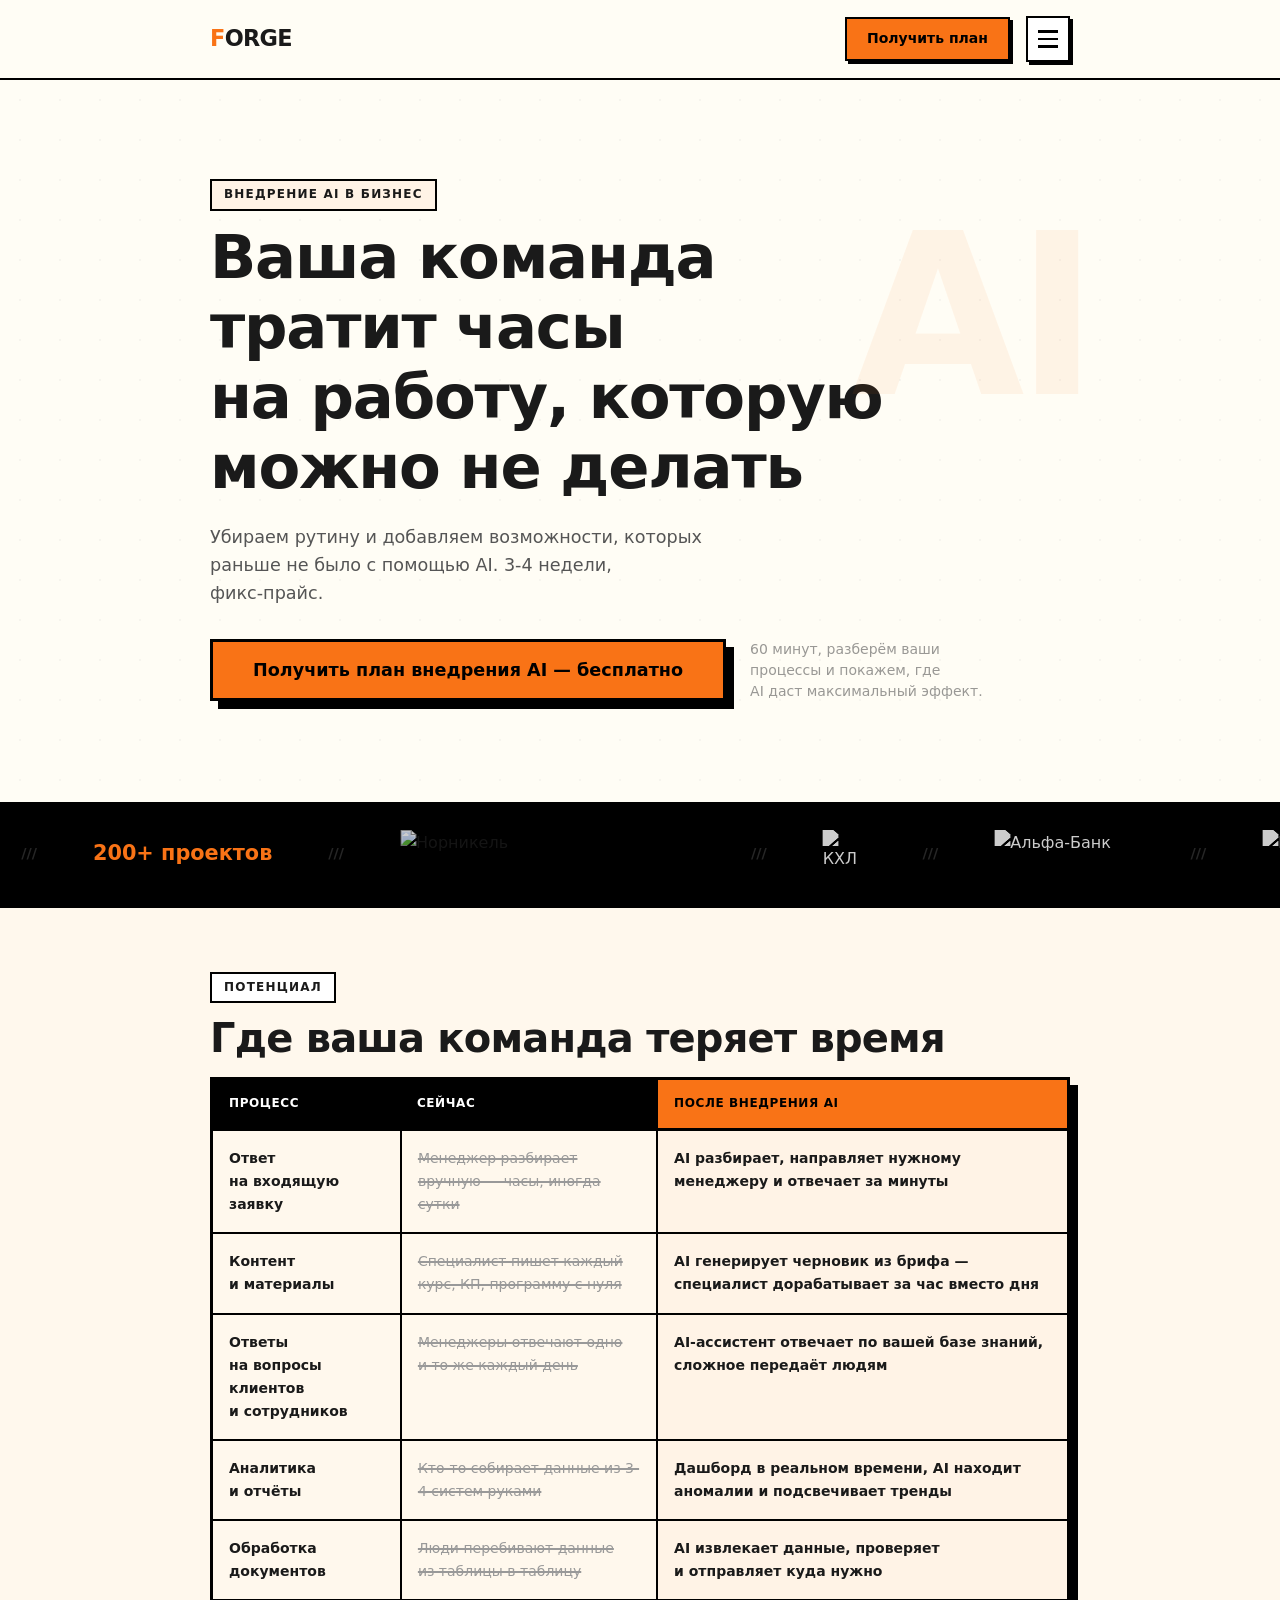
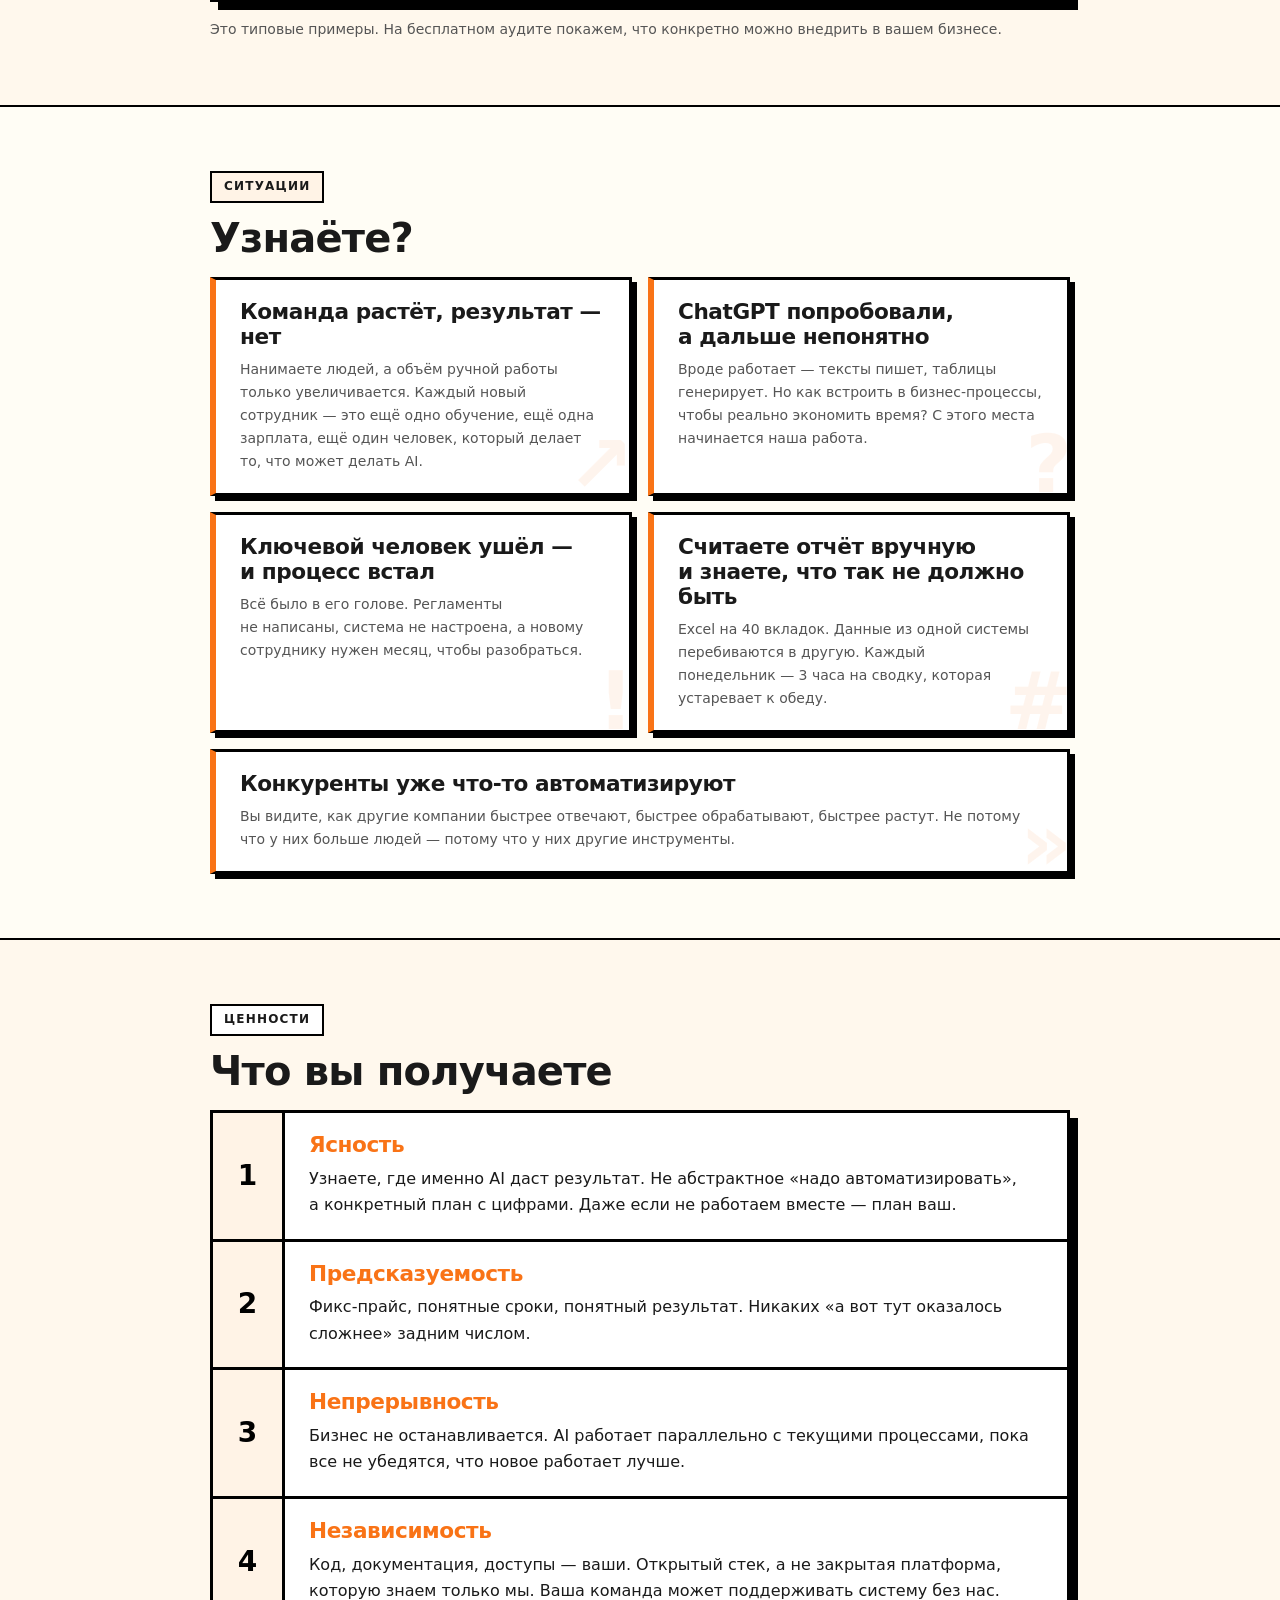
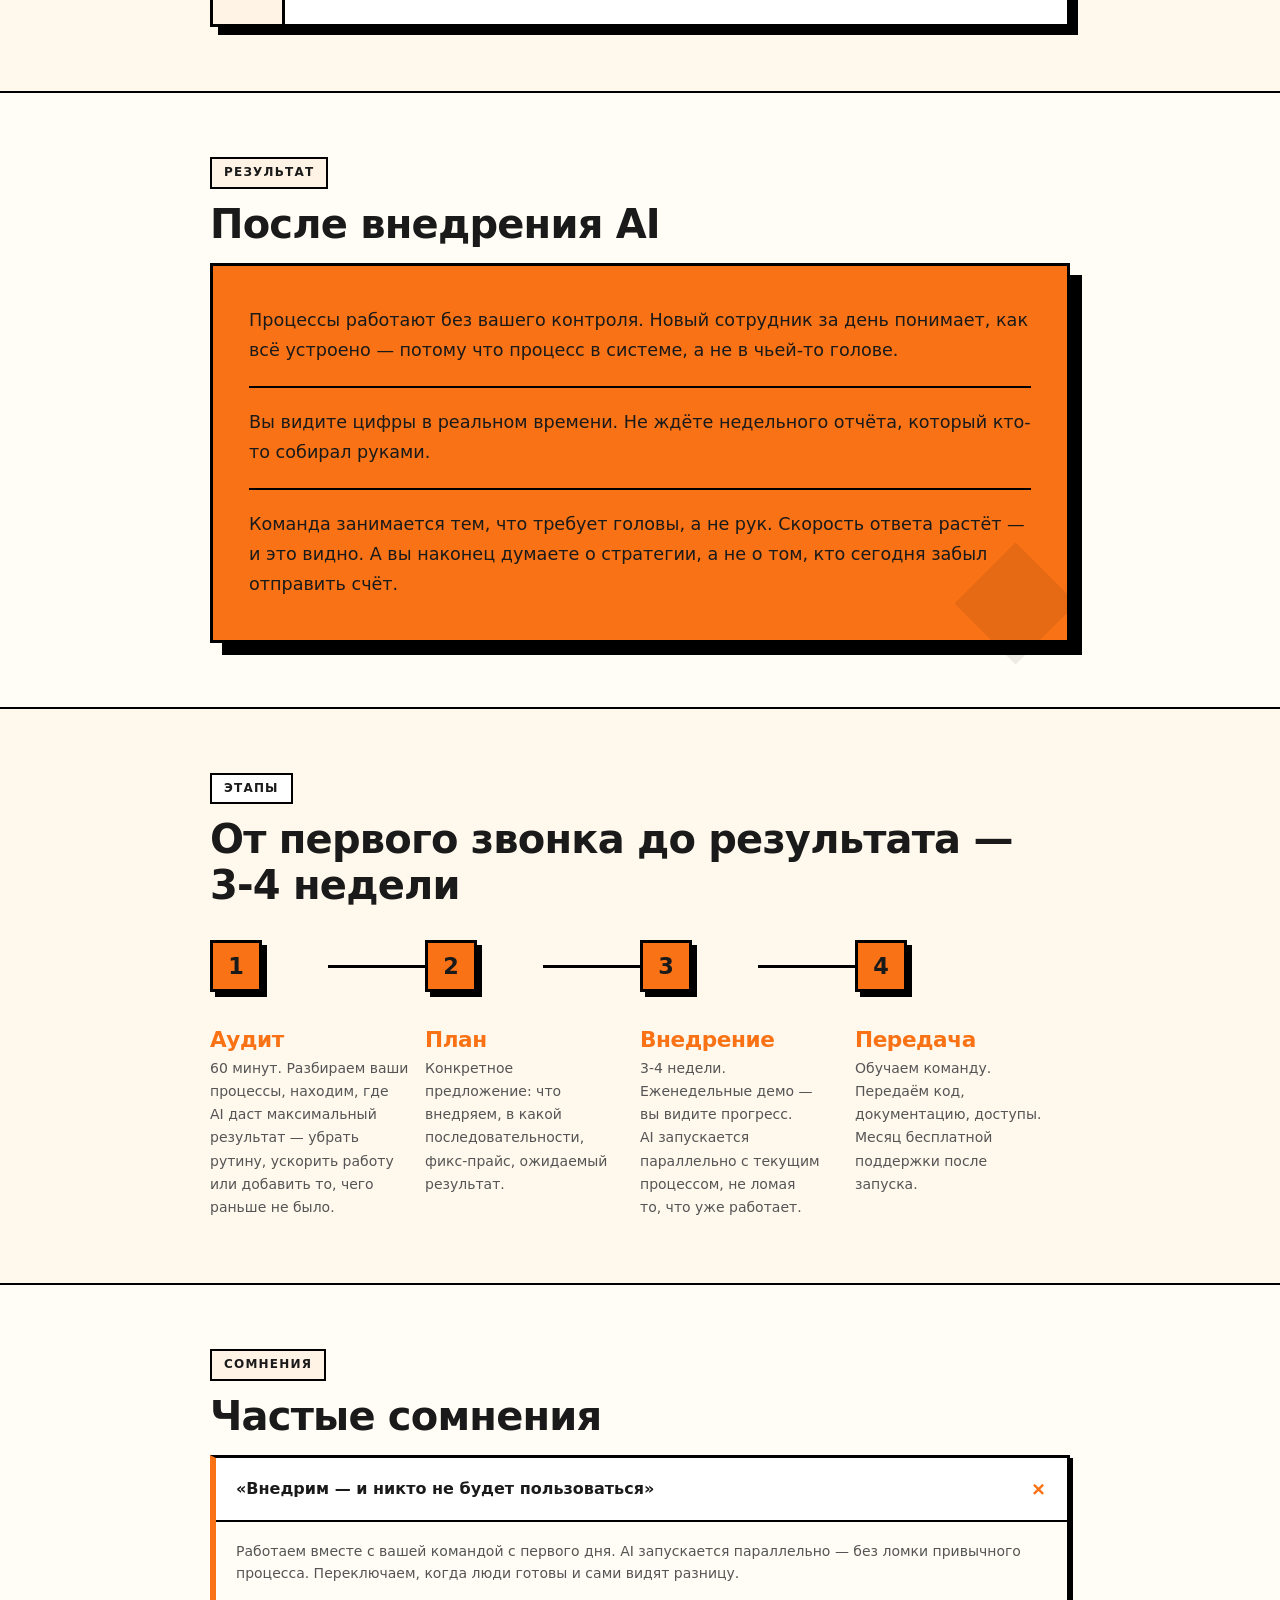
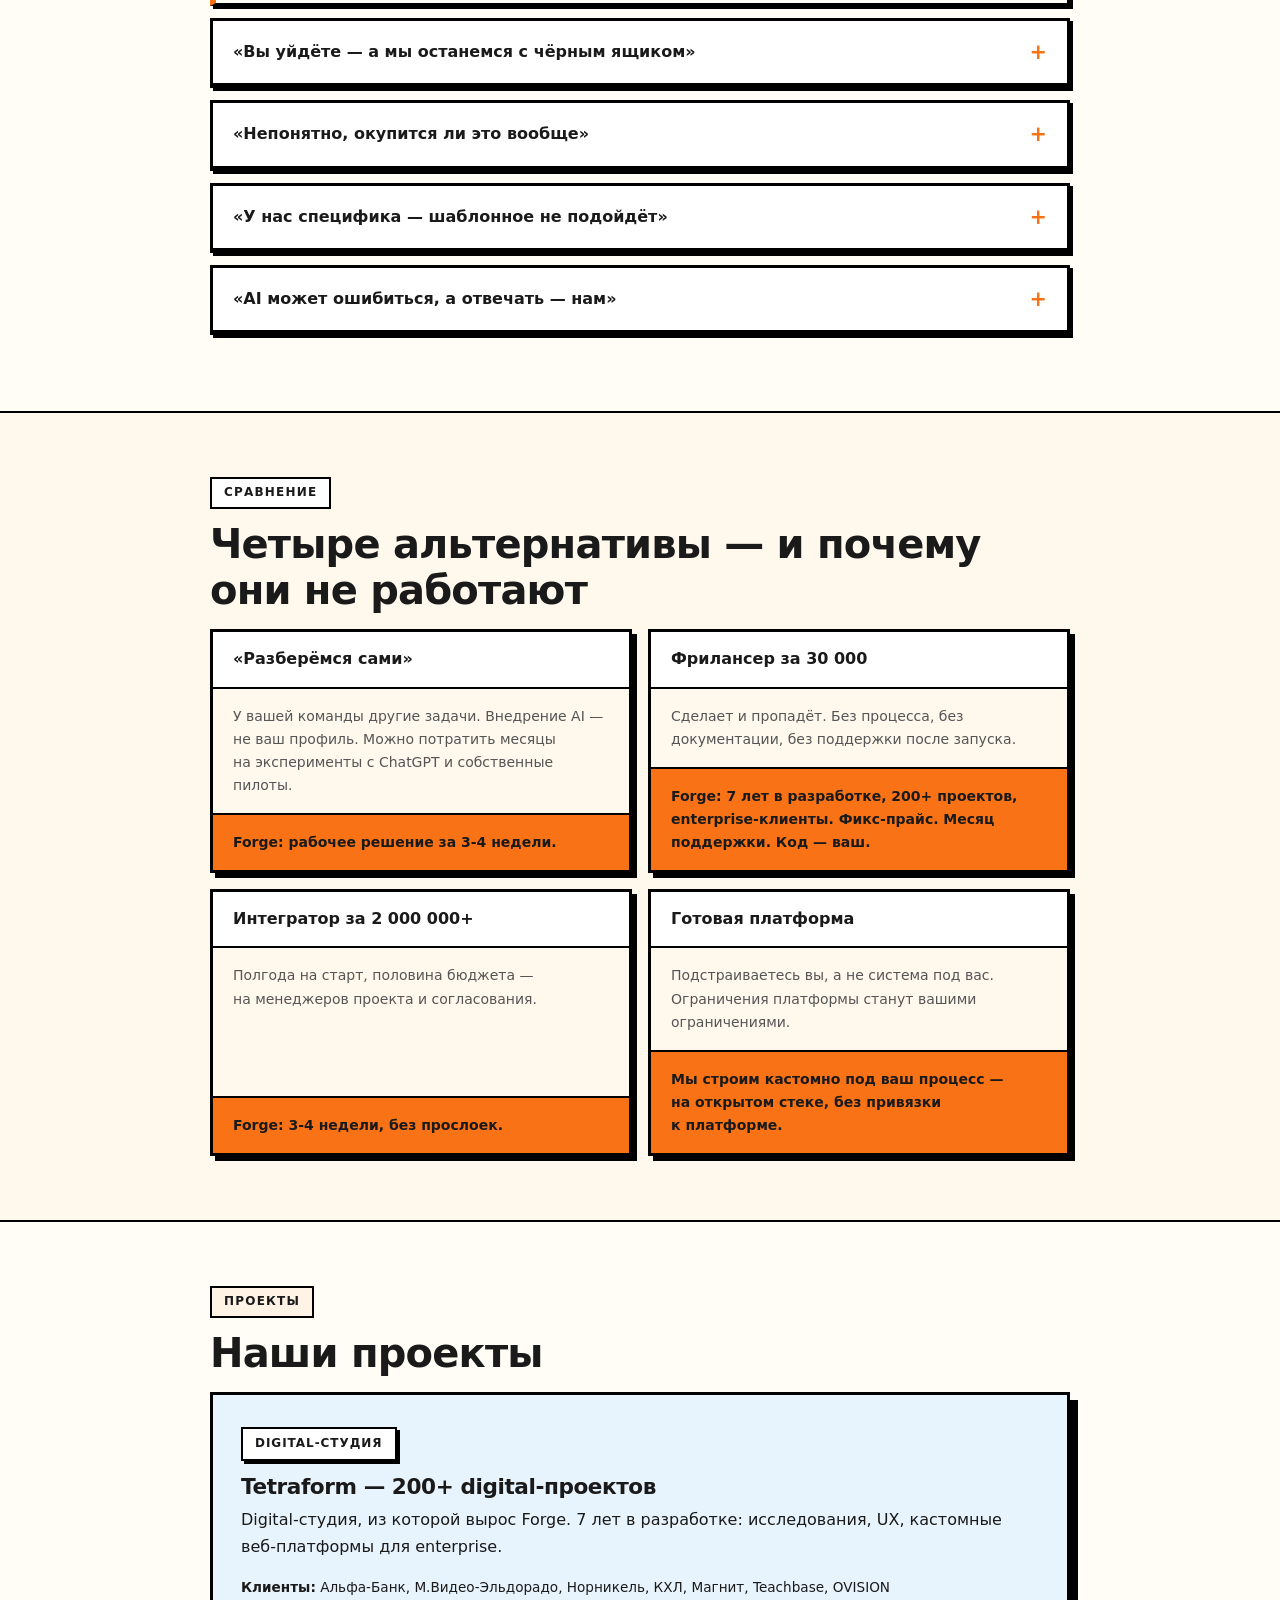
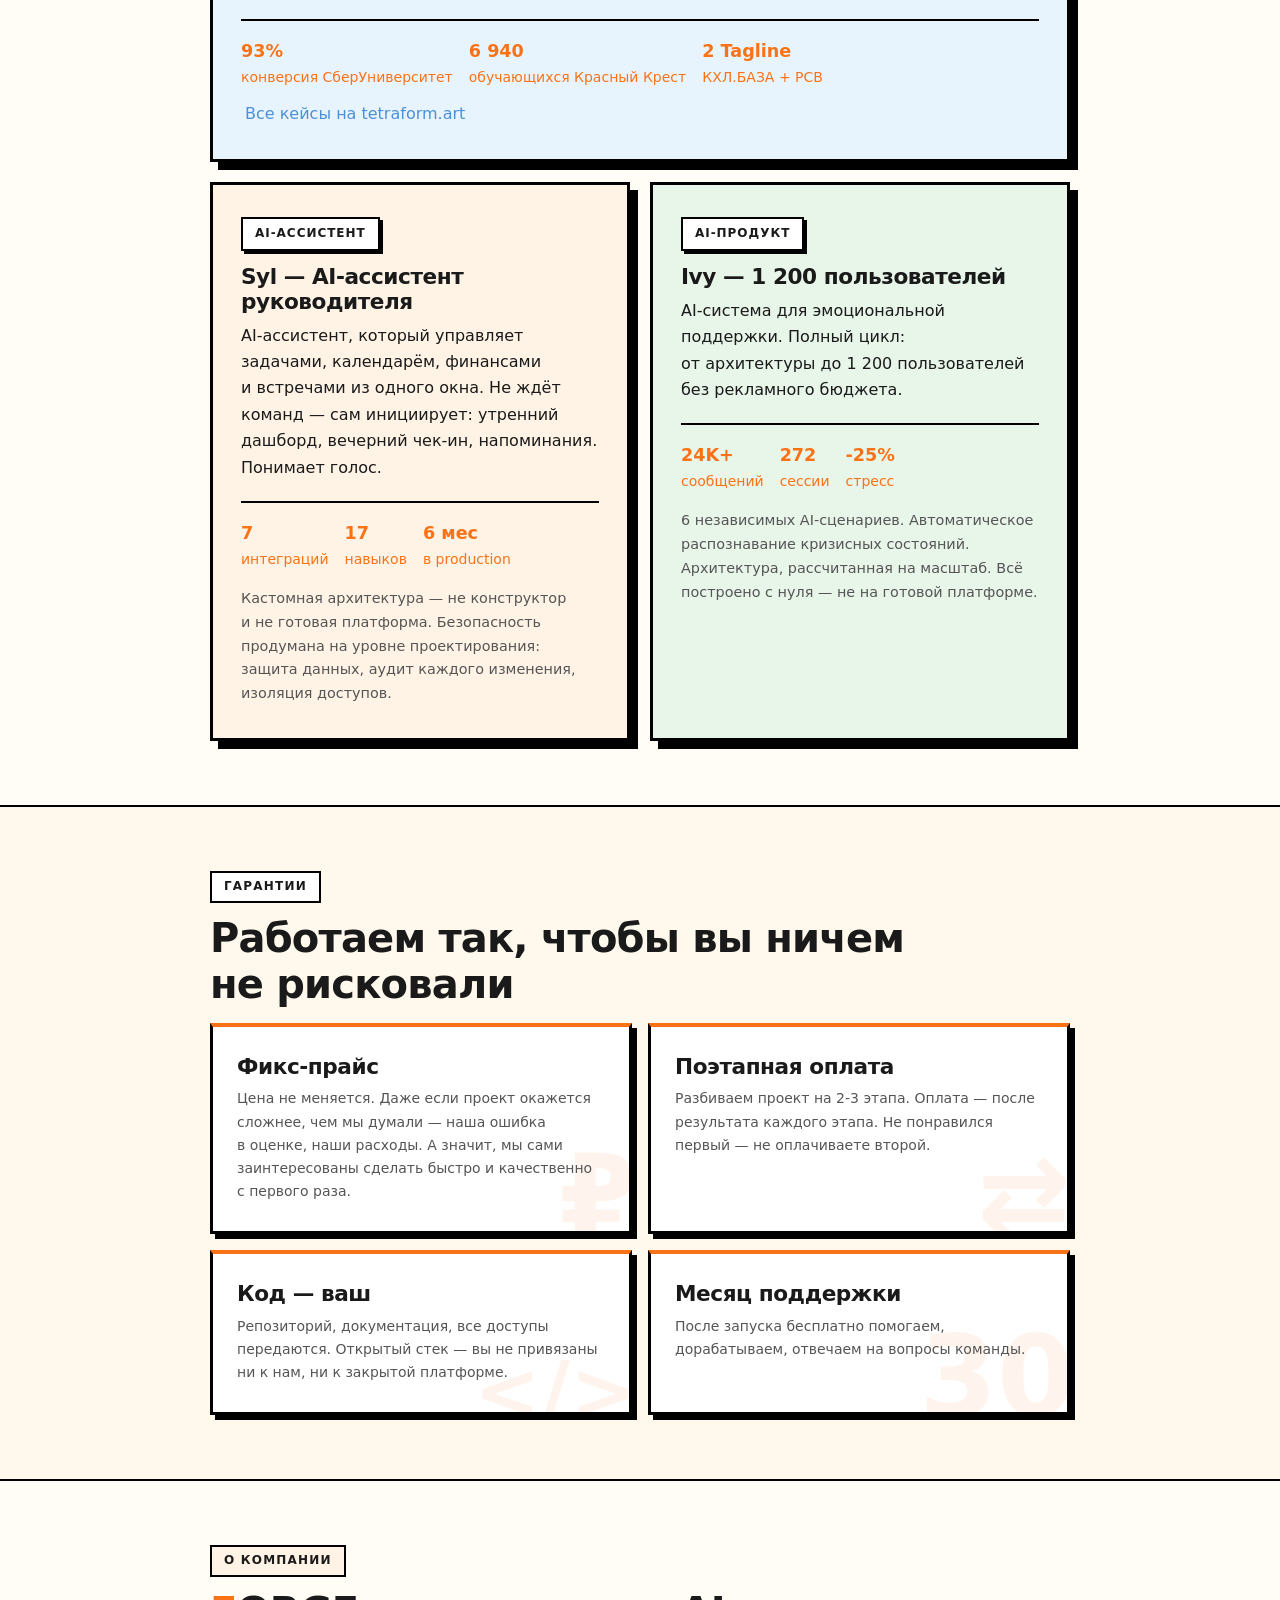
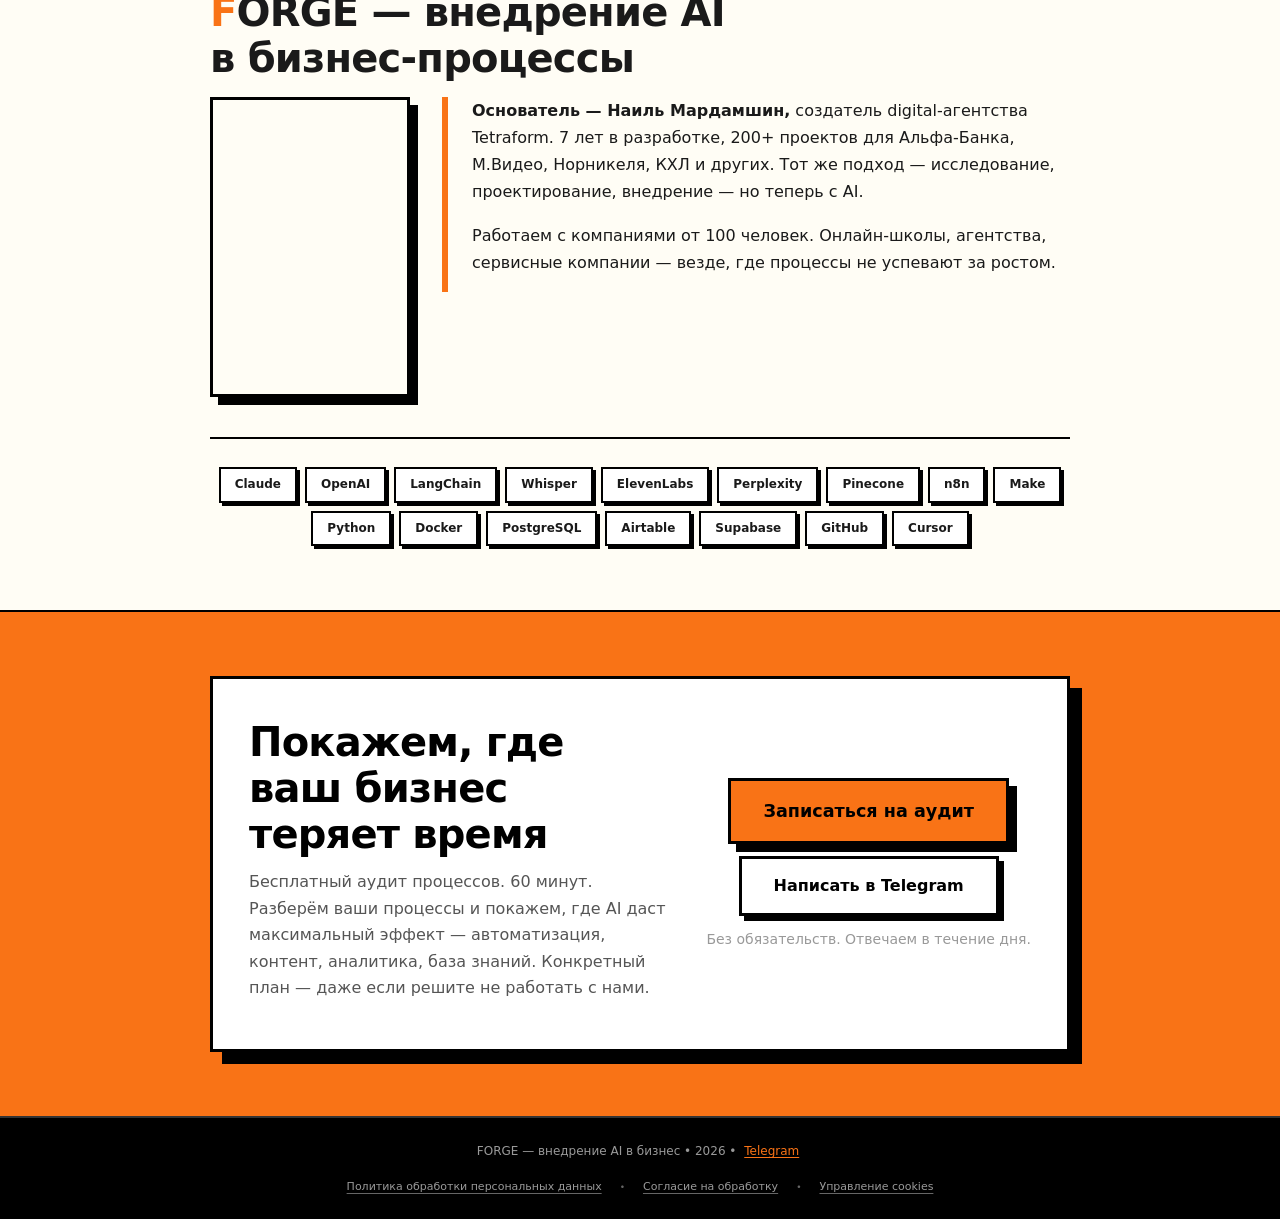
==== index.html @ 670b128b "a11y: regression fix — cookie banner contrast + manageCookies touch target Regression от cookie bann" ====
<!DOCTYPE html>
<html lang="ru">
<head>
    <meta charset="UTF-8">
    <meta name="viewport" content="width=device-width, initial-scale=1.0, viewport-fit=cover">
    <meta name="theme-color" content="#F97316">
    <meta name="color-scheme" content="light">
    <meta name="apple-mobile-web-app-capable" content="yes">
    <meta name="apple-mobile-web-app-status-bar-style" content="default">
    <meta name="format-detection" content="telephone=no">
    <title>Forge — внедрение AI в бизнес</title>
    <meta name="description" content="Автоматизация рутины, генерация контента, аналитика, боты по базе знаний. Внедряем за 3-4 недели. 7 лет в разработке, 200+ проектов. Альфа-Банк, Норникель, М.Видео в портфолио.">
    <link rel="canonical" href="https://forge-ai.io/">
    <meta property="og:title" content="Forge — внедрение AI в бизнес">
    <meta property="og:description" content="Убираем рутину и добавляем возможности, которых раньше не было — с помощью AI. 3-4 недели, фикс-прайс.">
    <meta property="og:type" content="website">
    <meta property="og:image" content="https://forge-ai.io/assets/images/og-image.png?v=2">
    <meta property="og:image:secure_url" content="https://forge-ai.io/assets/images/og-image.png?v=2">
    <meta property="og:image:type" content="image/png">
    <meta property="og:image:width" content="1200">
    <meta property="og:image:height" content="630">
    <meta property="og:image:alt" content="Forge — внедрение AI в бизнес-процессы">
    <meta property="og:url" content="https://forge-ai.io/">
    <meta property="og:site_name" content="Forge">
    <meta property="og:locale" content="ru_RU">
    <meta name="twitter:card" content="summary_large_image">
    <meta name="twitter:title" content="Forge — внедрение AI в бизнес">
    <meta name="twitter:description" content="Убираем рутину и добавляем возможности, которых раньше не было — с помощью AI. 3-4 недели, фикс-прайс.">
    <meta name="twitter:image" content="https://forge-ai.io/assets/images/og-image.png?v=2">
    <meta name="twitter:image:alt" content="Forge — внедрение AI в бизнес-процессы">
    <link rel="icon" type="image/svg+xml" href="assets/favicon.svg">
    <link rel="icon" type="image/png" sizes="32x32" href="assets/favicon-32.png">
    <link rel="apple-touch-icon" sizes="180x180" href="assets/apple-touch-icon.png">
    <!-- Self-hosted fonts (Inter cyrillic + latin, Space Grotesk latin 700) — убран Google Fonts render-blocking chain -->
    <link rel="preload" as="font" type="font/woff2" href="assets/fonts/inter-cyrillic.woff2" crossorigin>
    <link rel="preload" as="font" type="font/woff2" href="assets/fonts/inter-latin.woff2" crossorigin>
    <link rel="preload" as="font" type="font/woff2" href="assets/fonts/spacegrotesk-latin-700.woff2" crossorigin>
    <link rel="stylesheet" href="style.css?v=20260409_p2_a11y">
    <noscript><style>.fade-in { opacity: 1 !important; transform: none !important; }</style></noscript>
    <script type="application/ld+json">
    {
      "@context": "https://schema.org",
      "@id": "https://forge-ai.io/#service",
      "@type": "ProfessionalService",
      "name": "Forge",
      "alternateName": "Forge AI",
      "slogan": "Внедряем AI в бизнес",
      "description": "Внедрение AI в бизнес-процессы: автоматизация рутины, генерация контента, аналитика, боты по базе знаний. 3-4 недели, фикс-прайс.",
      "url": "https://forge-ai.io/",
      "logo": "https://forge-ai.io/assets/favicon.svg",
      "image": "https://forge-ai.io/assets/images/og-image.png",
      "priceRange": "$$$",
      "serviceType": [
        "Внедрение искусственного интеллекта",
        "Автоматизация бизнес-процессов",
        "Разработка AI-ассистентов",
        "Базы знаний с RAG"
      ],
      "areaServed": {
        "@type": "Country",
        "name": "Russia"
      },
      "founder": {
        "@type": "Person",
        "name": "Наиль Мардамшин",
        "jobTitle": "Основатель",
        "url": "https://t.me/nmardamshin"
      },
      "parentOrganization": {
        "@type": "Organization",
        "name": "Tetraform",
        "url": "https://tetraform.art",
        "description": "Digital-студия, из которой вырос Forge. 7 лет в разработке, 200+ проектов для enterprise."
      },
      "contactPoint": {
        "@type": "ContactPoint",
        "contactType": "sales",
        "url": "https://t.me/nmardamshin",
        "availableLanguage": ["Russian"]
      },
      "sameAs": [
        "https://t.me/nmardamshin",
        "https://tetraform.art"
      ],
      "knowsAbout": [
        "AI-автоматизация бизнес-процессов",
        "Внедрение LLM (Claude, GPT)",
        "Базы знаний и RAG-системы",
        "n8n, LangChain, генерация контента",
        "Предиктивная аналитика"
      ],
      "hasOfferCatalog": {
        "@type": "OfferCatalog",
        "name": "Услуги Forge",
        "itemListElement": [
          {
            "@type": "Offer",
            "itemOffered": {
              "@type": "Service",
              "name": "Автоматизация рутинных процессов",
              "description": "Разбор входящих заявок, обработка документов, автоматические ответы"
            }
          },
          {
            "@type": "Offer",
            "itemOffered": {
              "@type": "Service",
              "name": "AI-ассистенты и боты по базе знаний",
              "description": "Отвечают на вопросы клиентов и сотрудников по корпоративной базе знаний"
            }
          },
          {
            "@type": "Offer",
            "itemOffered": {
              "@type": "Service",
              "name": "Генерация контента и материалов",
              "description": "Курсы, КП, программы из брифа — AI-черновик, человек дорабатывает"
            }
          },
          {
            "@type": "Offer",
            "itemOffered": {
              "@type": "Service",
              "name": "Аналитика и дашборды",
              "description": "Real-time дашборды, AI находит аномалии и тренды"
            }
          }
        ]
      }
    }
    </script>
    <script type="application/ld+json">
    {
      "@context": "https://schema.org",
      "@type": "FAQPage",
      "mainEntity": [
        {
          "@type": "Question",
          "name": "Внедрим — и никто не будет пользоваться?",
          "acceptedAnswer": {
            "@type": "Answer",
            "text": "Работаем вместе с вашей командой с первого дня. AI запускается параллельно — без ломки привычного процесса. Переключаем, когда люди готовы и сами видят разницу."
          }
        },
        {
          "@type": "Question",
          "name": "Вы уйдёте — а мы останемся с чёрным ящиком?",
          "acceptedAnswer": {
            "@type": "Answer",
            "text": "Код, документация, репозиторий — ваши. Строим на открытых инструментах, а не на закрытой платформе, которую знаем только мы. Обучаем вашу команду поддерживать систему."
          }
        },
        {
          "@type": "Question",
          "name": "Непонятно, окупится ли это вообще?",
          "acceptedAnswer": {
            "@type": "Answer",
            "text": "Считаем потенциал экономии до старта — на конкретных цифрах вашего бизнеса. Вы принимаете решение на данных, а не на обещаниях. Фикс-прайс, поэтапная оплата."
          }
        },
        {
          "@type": "Question",
          "name": "У нас специфика — шаблонное не подойдёт?",
          "acceptedAnswer": {
            "@type": "Answer",
            "text": "Каждый проект кастомный. Начинаем с аудита именно вашего процесса. Никаких шаблонов — решение проектируется под ваши данные, инструменты и логику."
          }
        },
        {
          "@type": "Question",
          "name": "AI может ошибиться, а отвечать — нам?",
          "acceptedAnswer": {
            "@type": "Answer",
            "text": "Человек остаётся в контуре. AI берёт рутину, но финальные решения — за вашими сотрудниками. Критические сценарии всегда проходят ручную проверку."
          }
        }
      ]
    }
    </script>
    <script type="application/ld+json">
    {
      "@context": "https://schema.org",
      "@type": "WebSite",
      "@id": "https://forge-ai.io/#website",
      "name": "Forge",
      "alternateName": "Forge AI",
      "url": "https://forge-ai.io/",
      "inLanguage": "ru-RU",
      "description": "Внедрение AI в бизнес-процессы за 3-4 недели. Фикс-прайс, открытый стек.",
      "publisher": {
        "@id": "https://forge-ai.io/#service"
      }
    }
    </script>
    <script type="application/ld+json">
    {
      "@context": "https://schema.org",
      "@type": "HowTo",
      "name": "Как внедрить AI в бизнес-процессы за 3-4 недели",
      "description": "Четыре этапа внедрения AI в бизнес: аудит процессов, план внедрения, разработка, передача команде клиента.",
      "totalTime": "P28D",
      "step": [
        {
          "@type": "HowToStep",
          "position": 1,
          "name": "Аудит",
          "text": "60 минут. Разбираем ваши процессы, находим, где AI даст максимальный результат — убрать рутину, ускорить работу или добавить то, чего раньше не было.",
          "url": "https://forge-ai.io/#etapy"
        },
        {
          "@type": "HowToStep",
          "position": 2,
          "name": "План",
          "text": "Конкретное предложение: что внедряем, в какой последовательности, фикс-прайс, ожидаемый результат.",
          "url": "https://forge-ai.io/#etapy"
        },
        {
          "@type": "HowToStep",
          "position": 3,
          "name": "Внедрение",
          "text": "3-4 недели. Еженедельные демо — вы видите прогресс. AI запускается параллельно с текущим процессом, не ломая то, что уже работает.",
          "url": "https://forge-ai.io/#etapy"
        },
        {
          "@type": "HowToStep",
          "position": 4,
          "name": "Передача",
          "text": "Обучаем команду. Передаём код, документацию, доступы. Месяц бесплатной поддержки после запуска.",
          "url": "https://forge-ai.io/#etapy"
        }
      ]
    }
    </script>
</head>
<body>

<a href="#main-content" class="skip-link">Перейти к содержимому</a>

<!-- Nav -->
<nav>
    <div class="container">
        <div class="logo"><span>F</span>ORGE</div>
        <div class="nav-right">
            <button type="button" class="nav-cta" data-lead-modal="nav">Получить план</button>
            <button class="burger" aria-label="Меню">
                <span></span><span></span><span></span>
            </button>
        </div>
    </div>
</nav>

<!-- Mobile menu -->
<div class="mobile-menu">
    <a href="#potencial">Потенциал</a>
    <a href="#situacii">Ситуации</a>
    <a href="#cennosti">Ценности</a>
    <a href="#rezultat">Результат</a>
    <a href="#etapy">Этапы</a>
    <a href="#somneniya">Сомнения</a>
    <a href="#sravnenie">Сравнение</a>
    <a href="#proekty">Проекты</a>
    <a href="#garantii">Гарантии</a>
    <a href="#o-kompanii">О компании</a>
    <button type="button" class="mobile-menu-cta" data-lead-modal="mobile-menu">Записаться на&nbsp;аудит</button>
</div>

<main id="main-content">

<!-- 1. Hero + Marquee = one viewport -->
<div class="hero-viewport">
<section class="hero">
    <div class="hero-inner">
        <p class="section-label">Внедрение AI в бизнес</p>
        <h1>Ваша команда тратит часы на&nbsp;работу, которую можно не&nbsp;делать</h1>
        <p class="subtitle">Убираем рутину и&nbsp;добавляем возможности, которых раньше не&nbsp;было с&nbsp;помощью AI. 3&#8209;4&nbsp;недели, <span style="white-space:nowrap">фикс-прайс.</span></p>
        <div class="cta-row">
            <button type="button" class="btn btn-primary" data-lead-modal="hero">Получить план внедрения AI — бесплатно</button>
            <span class="cta-sub">60&nbsp;минут, разберём ваши процессы и&nbsp;покажем, где AI&nbsp;даст максимальный эффект.</span>
        </div>
    </div>
</section>

<!-- Marquee Trust Strip -->
<div class="marquee-strip">
    <div class="marquee-track">
        <span class="marquee-highlight">7 лет в разработке</span><span class="sep">///</span>
        <span class="marquee-highlight">200+ проектов</span><span class="sep">///</span>
        <img src="assets/logos/nornickel-ru.svg" alt="Норникель" width="86" height="14" decoding="async" class="marquee-logo marquee-logo-native"><span class="sep">///</span>
        <img src="assets/logos/khl.png" alt="КХЛ" width="175" height="192" decoding="async" class="marquee-logo"><span class="sep">///</span>
        <img src="assets/logos/alfa-bank.png" alt="Альфа-Банк" width="292" height="100" decoding="async" class="marquee-logo"><span class="sep">///</span>
        <img src="assets/logos/mvideo.png" alt="М.Видео" width="292" height="100" decoding="async" class="marquee-logo"><span class="sep">///</span>
        <img src="assets/logos/sber.png" alt="Сбер" width="292" height="100" decoding="async" class="marquee-logo"><span class="sep">///</span>
        <img src="assets/logos/yasno.png" alt="ЯСНО" width="700" height="171" decoding="async" class="marquee-logo marquee-logo-sm"><span class="sep">///</span>
        <img src="assets/logos/skyeng-w.svg" alt="SkyEng" width="1172" height="400" decoding="async" class="marquee-logo"><span class="sep">///</span>
        <img src="assets/logos/rzhd.png" alt="РЖД" width="292" height="100" decoding="async" class="marquee-logo"><span class="sep">///</span>
        <img src="assets/logos/danon.png" alt="Данон" width="292" height="100" decoding="async" class="marquee-logo"><span class="sep">///</span>
        <img src="assets/logos/rsv.svg" alt="Россия — страна возможностей" width="320" height="108" decoding="async" class="marquee-logo"><span class="sep">///</span>
        <img src="assets/logos/black-science.png" alt="Black Science" width="292" height="100" decoding="async" class="marquee-logo"><span class="sep">///</span>
        <img src="assets/logos/teachbase.png" alt="Teachbase" width="292" height="100" decoding="async" class="marquee-logo"><span class="sep">///</span>
        <!-- Duplicate for seamless loop -->
        <span class="marquee-highlight">7 лет в разработке</span><span class="sep">///</span>
        <span class="marquee-highlight">200+ проектов</span><span class="sep">///</span>
        <img src="assets/logos/nornickel-ru.svg" alt="Норникель" width="86" height="14" decoding="async" class="marquee-logo marquee-logo-native"><span class="sep">///</span>
        <img src="assets/logos/khl.png" alt="КХЛ" width="175" height="192" decoding="async" class="marquee-logo"><span class="sep">///</span>
        <img src="assets/logos/alfa-bank.png" alt="Альфа-Банк" width="292" height="100" decoding="async" class="marquee-logo"><span class="sep">///</span>
        <img src="assets/logos/mvideo.png" alt="М.Видео" width="292" height="100" decoding="async" class="marquee-logo"><span class="sep">///</span>
        <img src="assets/logos/sber.png" alt="Сбер" width="292" height="100" decoding="async" class="marquee-logo"><span class="sep">///</span>
        <img src="assets/logos/yasno.png" alt="ЯСНО" width="700" height="171" decoding="async" class="marquee-logo marquee-logo-sm"><span class="sep">///</span>
        <img src="assets/logos/skyeng-w.svg" alt="SkyEng" width="1172" height="400" decoding="async" class="marquee-logo"><span class="sep">///</span>
        <img src="assets/logos/rzhd.png" alt="РЖД" width="292" height="100" decoding="async" class="marquee-logo"><span class="sep">///</span>
        <img src="assets/logos/danon.png" alt="Данон" width="292" height="100" decoding="async" class="marquee-logo"><span class="sep">///</span>
        <img src="assets/logos/rsv.svg" alt="Россия — страна возможностей" width="320" height="108" decoding="async" class="marquee-logo"><span class="sep">///</span>
        <img src="assets/logos/black-science.png" alt="Black Science" width="292" height="100" decoding="async" class="marquee-logo"><span class="sep">///</span>
        <img src="assets/logos/teachbase.png" alt="Teachbase" width="292" height="100" decoding="async" class="marquee-logo"><span class="sep">///</span>
    </div>
</div>
</div>

<!-- 2. Aha-момент -->
<section class="fade-in" id="potencial">
    <div class="container">
        <p class="section-label">Потенциал</p>
        <h2>Где ваша команда теряет&nbsp;время</h2>
        <div class="aha-table-wrap">
            <table class="aha-table">
                <thead>
                    <tr>
                        <th>Процесс</th>
                        <th>Сейчас</th>
                        <th>После внедрения AI</th>
                    </tr>
                </thead>
                <tbody>
                    <tr>
                        <td>Ответ на&nbsp;входящую заявку</td>
                        <td class="col-before">Менеджер разбирает вручную&nbsp;— часы, иногда сутки</td>
                        <td class="col-after">AI&nbsp;разбирает, направляет нужному менеджеру и&nbsp;отвечает за&nbsp;минуты</td>
                    </tr>
                    <tr>
                        <td>Контент и&nbsp;материалы</td>
                        <td class="col-before">Специалист пишет каждый курс, КП, программу с&nbsp;нуля</td>
                        <td class="col-after">AI&nbsp;генерирует черновик из&nbsp;брифа&nbsp;— специалист дорабатывает за&nbsp;час вместо дня</td>
                    </tr>
                    <tr>
                        <td>Ответы на&nbsp;вопросы клиентов и&nbsp;сотрудников</td>
                        <td class="col-before">Менеджеры отвечают одно и&nbsp;то&nbsp;же каждый день</td>
                        <td class="col-after">AI-ассистент отвечает по&nbsp;вашей базе знаний, сложное передаёт людям</td>
                    </tr>
                    <tr>
                        <td>Аналитика и&nbsp;отчёты</td>
                        <td class="col-before">Кто-то собирает данные из&nbsp;3-4&nbsp;систем руками</td>
                        <td class="col-after">Дашборд в&nbsp;реальном времени, AI&nbsp;находит аномалии и&nbsp;подсвечивает тренды</td>
                    </tr>
                    <tr>
                        <td>Обработка документов</td>
                        <td class="col-before">Люди перебивают данные из&nbsp;таблицы в&nbsp;таблицу</td>
                        <td class="col-after">AI&nbsp;извлекает данные, проверяет и&nbsp;отправляет куда нужно</td>
                    </tr>
                </tbody>
            </table>
        </div>
        <p style="font-size: var(--text-sm); color: var(--text-muted); margin-top: 16px;">Это типовые примеры. На&nbsp;бесплатном аудите покажем, что конкретно можно внедрить в&nbsp;вашем бизнесе.</p>
    </div>
</section>

<!-- 3. Узнаёте себя? -->
<section class="fade-in" id="situacii">
    <div class="container">
        <p class="section-label">Ситуации</p>
        <h2>Узнаёте?</h2>
        <div class="trigger-grid">
            <div class="trigger-card">
                <h3>Команда растёт, результат&nbsp;— нет</h3>
                <p>Нанимаете людей, а&nbsp;объём ручной работы только увеличивается. Каждый новый сотрудник&nbsp;— это ещё одно обучение, ещё одна зарплата, ещё один человек, который делает то, что может делать&nbsp;AI.</p>
            </div>
            <div class="trigger-card">
                <h3>ChatGPT попробовали, а&nbsp;дальше непонятно</h3>
                <p>Вроде работает&nbsp;— тексты пишет, таблицы генерирует. Но&nbsp;как встроить в&nbsp;бизнес-процессы, чтобы реально экономить время? С&nbsp;этого места начинается наша работа.</p>
            </div>
            <div class="trigger-card">
                <h3>Ключевой человек ушёл&nbsp;— и&nbsp;процесс встал</h3>
                <p>Всё было в&nbsp;его голове. Регламенты не&nbsp;написаны, система не&nbsp;настроена, а&nbsp;новому сотруднику нужен месяц, чтобы разобраться.</p>
            </div>
            <div class="trigger-card">
                <h3>Считаете отчёт вручную и&nbsp;знаете, что так не&nbsp;должно быть</h3>
                <p>Excel на&nbsp;40&nbsp;вкладок. Данные из&nbsp;одной системы перебиваются в&nbsp;другую. Каждый понедельник&nbsp;— 3&nbsp;часа на&nbsp;сводку, которая устаревает к&nbsp;обеду.</p>
            </div>
            <div class="trigger-card">
                <h3>Конкуренты уже что-то автоматизируют</h3>
                <p>Вы&nbsp;видите, как другие компании быстрее отвечают, быстрее обрабатывают, быстрее растут. Не&nbsp;потому что у&nbsp;них больше людей&nbsp;— потому что у&nbsp;них другие инструменты.</p>
            </div>
        </div>
    </div>
</section>

<!-- 4. Что вы получаете -->
<section class="fade-in" id="cennosti">
    <div class="container">
        <p class="section-label">Ценности</p>
        <h2>Что вы&nbsp;получаете</h2>
        <div class="jobs-grid">
            <div class="job-card">
                <div class="job-number">1</div>
                <div>
                    <h3>Ясность</h3>
                    <p>Узнаете, где именно AI&nbsp;даст результат. Не&nbsp;абстрактное «надо автоматизировать», а&nbsp;конкретный план с&nbsp;цифрами. Даже если не&nbsp;работаем вместе&nbsp;— план ваш.</p>
                </div>
            </div>
            <div class="job-card">
                <div class="job-number">2</div>
                <div>
                    <h3>Предсказуемость</h3>
                    <p><span style="white-space:nowrap">Фикс-прайс,</span> понятные сроки, понятный результат. Никаких «а&nbsp;вот тут оказалось сложнее» задним числом.</p>
                </div>
            </div>
            <div class="job-card">
                <div class="job-number">3</div>
                <div>
                    <h3>Непрерывность</h3>
                    <p>Бизнес не&nbsp;останавливается. AI&nbsp;работает параллельно с&nbsp;текущими процессами, пока все не&nbsp;убедятся, что новое работает лучше.</p>
                </div>
            </div>
            <div class="job-card">
                <div class="job-number">4</div>
                <div>
                    <h3>Независимость</h3>
                    <p>Код, документация, доступы&nbsp;— ваши. Открытый стек, а&nbsp;не&nbsp;закрытая платформа, которую знаем только мы. Ваша команда может поддерживать систему без нас.</p>
                </div>
            </div>
        </div>
    </div>
</section>

<!-- 5. Точка Б -->
<section class="fade-in" id="rezultat">
    <div class="container">
        <p class="section-label">Результат</p>
        <h2>После внедрения&nbsp;AI</h2>
        <div class="point-b">
            <p>Процессы работают без вашего контроля. Новый сотрудник за&nbsp;день понимает, как всё устроено&nbsp;— потому что процесс в&nbsp;системе, а&nbsp;не&nbsp;в&nbsp;чьей-то голове.</p>
            <p>Вы&nbsp;видите цифры в&nbsp;реальном времени. Не&nbsp;ждёте недельного отчёта, который кто-то собирал руками.</p>
            <p>Команда занимается тем, что требует головы, а&nbsp;не&nbsp;рук. Скорость ответа растёт&nbsp;— и&nbsp;это видно. А&nbsp;вы&nbsp;наконец думаете о&nbsp;стратегии, а&nbsp;не&nbsp;о&nbsp;том, кто сегодня забыл отправить счёт.</p>
        </div>
    </div>
</section>

<!-- 6. Как это работает -->
<section class="fade-in" id="etapy">
    <div class="container">
        <p class="section-label">Этапы</p>
        <h2>От&nbsp;первого звонка до&nbsp;результата&nbsp;— 3&#8209;4&nbsp;недели</h2>
        <div class="steps-grid">
            <div class="step">
                <div class="step-num">1</div>
                <div class="step-content">
                    <h3>Аудит</h3>
                    <p>60&nbsp;минут. Разбираем ваши процессы, находим, где AI&nbsp;даст максимальный результат&nbsp;— убрать рутину, ускорить работу или добавить то, чего раньше не&nbsp;было.</p>
                </div>
            </div>
            <div class="step">
                <div class="step-num">2</div>
                <div class="step-content">
                    <h3>План</h3>
                    <p>Конкретное предложение: что внедряем, в&nbsp;какой последовательности, <span style="white-space:nowrap">фикс-прайс,</span> ожидаемый результат.</p>
                </div>
            </div>
            <div class="step">
                <div class="step-num">3</div>
                <div class="step-content">
                    <h3>Внедрение</h3>
                    <p>3&#8209;4&nbsp;недели. Еженедельные демо&nbsp;— вы&nbsp;видите прогресс. AI&nbsp;запускается параллельно с&nbsp;текущим процессом, не&nbsp;ломая то,&nbsp;что уже работает.</p>
                </div>
            </div>
            <div class="step">
                <div class="step-num">4</div>
                <div class="step-content">
                    <h3>Передача</h3>
                    <p>Обучаем команду. Передаём код, документацию, доступы. Месяц бесплатной поддержки после запуска.</p>
                </div>
            </div>
        </div>
    </div>
</section>

<!-- 7. Барьеры -->
<section class="fade-in" id="somneniya">
    <div class="container">
        <p class="section-label">Сомнения</p>
        <h2>Частые сомнения</h2>
        <div class="barrier">
            <div class="barrier-q">«Внедрим&nbsp;— и&nbsp;никто не&nbsp;будет пользоваться»</div>
            <div class="barrier-a">Работаем вместе с&nbsp;вашей командой с&nbsp;первого дня. AI&nbsp;запускается параллельно&nbsp;— без ломки привычного процесса. Переключаем, когда люди готовы и&nbsp;сами видят разницу.</div>
        </div>
        <div class="barrier">
            <div class="barrier-q">«Вы&nbsp;уйдёте&nbsp;— а&nbsp;мы&nbsp;останемся с&nbsp;чёрным ящиком»</div>
            <div class="barrier-a">Код, документация, репозиторий&nbsp;— ваши. Строим на&nbsp;открытых инструментах, а&nbsp;не&nbsp;на&nbsp;закрытой платформе, которую знаем только мы. Обучаем вашу команду поддерживать систему.</div>
        </div>
        <div class="barrier">
            <div class="barrier-q">«Непонятно, окупится&nbsp;ли это вообще»</div>
            <div class="barrier-a">Считаем потенциал экономии до&nbsp;старта&nbsp;— на&nbsp;конкретных цифрах вашего бизнеса. Вы&nbsp;принимаете решение на&nbsp;данных, а&nbsp;не&nbsp;на&nbsp;обещаниях. <span style="white-space:nowrap">Фикс-прайс,</span> поэтапная оплата.</div>
        </div>
        <div class="barrier">
            <div class="barrier-q">«У&nbsp;нас специфика&nbsp;— шаблонное не&nbsp;подойдёт»</div>
            <div class="barrier-a">Каждый проект кастомный. Начинаем с&nbsp;аудита именно вашего процесса. Никаких шаблонов&nbsp;— решение проектируется под ваши данные, инструменты и&nbsp;логику.</div>
        </div>
        <div class="barrier">
            <div class="barrier-q">«AI&nbsp;может ошибиться, а&nbsp;отвечать&nbsp;— нам»</div>
            <div class="barrier-a">Человек остаётся в&nbsp;контуре. AI&nbsp;берёт рутину, но&nbsp;финальные решения&nbsp;— за&nbsp;вашими сотрудниками. Критические сценарии всегда проходят ручную проверку.</div>
        </div>
    </div>
</section>

<!-- 8. Почему не другие -->
<section class="fade-in" id="sravnenie">
    <div class="container">
        <p class="section-label">Сравнение</p>
        <h2>Четыре альтернативы&nbsp;— и&nbsp;почему они не&nbsp;работают</h2>
        <div class="competitor-grid">
            <div class="competitor-card">
                <div class="comp-header">«Разберёмся сами»</div>
                <div class="comp-problem">У&nbsp;вашей команды другие задачи. Внедрение AI&nbsp;— не&nbsp;ваш профиль. Можно потратить месяцы на&nbsp;эксперименты с&nbsp;ChatGPT и&nbsp;собственные пилоты.</div>
                <div class="comp-forge">Forge: рабочее решение за&nbsp;3&#8209;4&nbsp;недели.</div>
            </div>
            <div class="competitor-card">
                <div class="comp-header">Фрилансер за&nbsp;30&nbsp;000</div>
                <div class="comp-problem">Сделает и&nbsp;пропадёт. Без процесса, без документации, без поддержки после запуска.</div>
                <div class="comp-forge">Forge: 7&nbsp;лет в&nbsp;разработке, 200+&nbsp;проектов, enterprise-клиенты. <span style="white-space:nowrap">Фикс-прайс.</span> Месяц поддержки. Код&nbsp;— ваш.</div>
            </div>
            <div class="competitor-card">
                <div class="comp-header">Интегратор за&nbsp;2&nbsp;000&nbsp;000+</div>
                <div class="comp-problem">Полгода на&nbsp;старт, половина бюджета&nbsp;— на&nbsp;менеджеров проекта и&nbsp;согласования.</div>
                <div class="comp-forge">Forge: 3&#8209;4&nbsp;недели, без прослоек.</div>
            </div>
            <div class="competitor-card">
                <div class="comp-header">Готовая платформа</div>
                <div class="comp-problem">Подстраиваетесь вы, а&nbsp;не&nbsp;система под вас. Ограничения платформы станут вашими ограничениями.</div>
                <div class="comp-forge">Мы&nbsp;строим кастомно под ваш процесс&nbsp;— на&nbsp;открытом стеке, без привязки к&nbsp;платформе.</div>
            </div>
        </div>
    </div>
</section>

<!-- 9. Кейсы -->
<section class="fade-in" id="proekty">
    <div class="container">
        <p class="section-label">Проекты</p>
        <h2>Наши проекты</h2>
        <div class="cases-grid">
            <div class="case-card case-tetraform">
                <div class="case-tag">Digital-студия</div>
                <h3>Tetraform — 200+ digital-проектов</h3>
                <p>Digital-студия, из&nbsp;которой вырос Forge. 7&nbsp;лет в&nbsp;разработке: исследования, UX, кастомные веб-платформы для enterprise.</p>
                <p style="font-size: 0.85rem; margin-top: 8px;"><strong>Клиенты:</strong> Альфа-Банк, М.Видео-Эльдорадо, Норникель, КХЛ, Магнит, Teachbase, OVISION</p>
                <div class="case-stats">
                    <div class="case-stat"><strong>94%</strong> конверсия СберУниверситет</div>
                    <div class="case-stat"><strong>7&nbsp;000</strong> обучающихся Красный Крест</div>
                    <div class="case-stat"><strong>2&nbsp;Tagline</strong> КХЛ.БАЗА + РСВ</div>
                </div>
                <p class="case-link-wrap"><a class="case-link" href="https://tetraform.art/cases" target="_blank" rel="noopener noreferrer">Все кейсы на tetraform.art</a></p>
            </div>
            <div class="case-card case-syl">
                <div class="case-tag">AI-ассистент</div>
                <h3>Syl — AI-ассистент руководителя</h3>
                <p>AI-ассистент, который управляет задачами, календарём, финансами и&nbsp;встречами из&nbsp;одного окна. Не&nbsp;ждёт команд&nbsp;— сам инициирует: утренний дашборд, вечерний чек-ин, напоминания. Понимает голос.</p>
                <div class="case-stats">
                    <div class="case-stat"><strong>7</strong> интеграций</div>
                    <div class="case-stat"><strong>17</strong> навыков</div>
                    <div class="case-stat"><strong>6 мес</strong> в production</div>
                </div>
                <p style="font-size: 0.9rem; color: var(--text-muted); margin-top: 16px;">Кастомная архитектура&nbsp;— не&nbsp;конструктор и&nbsp;не&nbsp;готовая платформа. Безопасность продумана на&nbsp;уровне проектирования: защита данных, аудит каждого изменения, изоляция доступов.</p>
            </div>
            <div class="case-card case-ivy">
                <div class="case-tag">AI-продукт</div>
                <h3>Ivy — 1 200 пользователей</h3>
                <p>AI-система для эмоциональной поддержки. Полный цикл: от&nbsp;архитектуры до&nbsp;1&nbsp;200 пользователей без рекламного бюджета.</p>
                <div class="case-stats">
                    <div class="case-stat"><strong>24K+</strong> сообщений</div>
                    <div class="case-stat"><strong>274</strong> сессии</div>
                    <div class="case-stat"><strong>-25%</strong> стресс</div>
                </div>
                <p style="font-size: 0.9rem; color: var(--text-muted); margin-top: 16px;">6&nbsp;независимых AI-сценариев. Автоматическое распознавание кризисных состояний. Архитектура, рассчитанная на&nbsp;масштаб. Всё построено с&nbsp;нуля&nbsp;— не&nbsp;на&nbsp;готовой платформе.</p>
            </div>
        </div>
    </div>
</section>

<!-- 10. Гарантии -->
<section class="fade-in" id="garantii">
    <div class="container">
        <p class="section-label">Гарантии</p>
        <h2>Работаем так, чтобы вы&nbsp;ничем не&nbsp;рисковали</h2>
        <div class="guarantees-grid">
            <div class="guarantee-card">
                <h3><span style="white-space:nowrap">Фикс-прайс</span></h3>
                <p>Цена не&nbsp;меняется. Даже если проект окажется сложнее, чем мы&nbsp;думали&nbsp;— наша ошибка в&nbsp;оценке, наши расходы. А&nbsp;значит, мы&nbsp;сами заинтересованы сделать быстро и&nbsp;качественно с&nbsp;первого раза.</p>
            </div>
            <div class="guarantee-card">
                <h3>Поэтапная оплата</h3>
                <p>Разбиваем проект на&nbsp;2&#8209;3&nbsp;этапа. Оплата&nbsp;— после результата каждого этапа. Не&nbsp;понравился первый&nbsp;— не&nbsp;оплачиваете второй.</p>
            </div>
            <div class="guarantee-card">
                <h3>Код&nbsp;— ваш</h3>
                <p>Репозиторий, документация, все доступы передаются. Открытый стек&nbsp;— вы&nbsp;не&nbsp;привязаны ни&nbsp;к&nbsp;нам, ни&nbsp;к&nbsp;закрытой платформе.</p>
            </div>
            <div class="guarantee-card">
                <h3>Месяц поддержки</h3>
                <p>После запуска бесплатно помогаем, дорабатываем, отвечаем на&nbsp;вопросы команды.</p>
            </div>
        </div>
    </div>
</section>

<!-- 11. О нас -->
<section class="fade-in" id="o-kompanii">
    <div class="container">
        <p class="section-label">О компании</p>
        <h2><span style="color:var(--orange)">F</span>ORGE&nbsp;— внедрение AI в&nbsp;<span style="white-space:nowrap">бизнес-процессы</span></h2>
        <div class="about-grid">
            <div class="about-photo">
                <picture>
                    <source type="image/webp"
                            srcset="assets/images/photo_founder-320.webp 320w, assets/images/photo_founder-640.webp 640w"
                            sizes="(max-width: 768px) 320px, 640px">
                    <img src="assets/images/photo_founder-640.jpg"
                         alt="Наиль Мардамшин — основатель Forge"
                         width="640" height="960"
                         loading="lazy" decoding="async">
                </picture>
            </div>
            <div class="about-content">
                <p><strong>Основатель&nbsp;— Наиль Мардамшин,</strong> создатель digital-агентства Tetraform. 7&nbsp;лет в&nbsp;разработке, 200+&nbsp;проектов для Альфа-Банка, М.Видео, Норникеля, КХЛ и&nbsp;других. Тот&nbsp;же подход&nbsp;— исследование, проектирование, внедрение&nbsp;— но&nbsp;теперь с&nbsp;AI.</p>
                <p>Работаем с&nbsp;компаниями от&nbsp;100&nbsp;человек. Онлайн-школы, агентства, сервисные компании&nbsp;— везде, где процессы не&nbsp;успевают за&nbsp;ростом.</p>
            </div>
        </div>
        <div class="stack-strip">
            <span>Claude</span>
            <span>OpenAI</span>
            <span>LangChain</span>
            <span>Whisper</span>
            <span>ElevenLabs</span>
            <span>Perplexity</span>
            <span>Pinecone</span>
            <span>n8n</span>
            <span>Make</span>
            <span>Python</span>
            <span>Docker</span>
            <span>PostgreSQL</span>
            <span>Airtable</span>
            <span>Supabase</span>
            <span>GitHub</span>
            <span>Cursor</span>
        </div>
    </div>
</section>

<!-- 12. Финальный CTA -->
<section class="final-cta" style="border-bottom: none;">
    <div class="container">
        <div class="cta-card">
            <div class="cta-card-text">
                <h2>Покажем, где ваш бизнес теряет&nbsp;время</h2>
                <p>Бесплатный аудит процессов. 60&nbsp;минут. Разберём ваши процессы и&nbsp;покажем, где AI&nbsp;даст максимальный эффект&nbsp;— автоматизация, контент, аналитика, база знаний. Конкретный план&nbsp;— даже если решите не&nbsp;работать с&nbsp;нами.</p>
            </div>
            <div class="cta-card-action">
                <button type="button" class="btn btn-primary" data-lead-modal="final-cta">Записаться на&nbsp;аудит</button>
                <a href="https://t.me/nmardamshin" class="btn btn-secondary" target="_blank" rel="noopener">Написать в&nbsp;Telegram</a>
                <p class="cta-sub">Без обязательств. Отвечаем в&nbsp;течение дня.</p>
            </div>
        </div>
    </div>
</section>

</main>

<!-- Footer -->
<footer>
    <div class="container footer-inner">
        <div class="footer-brand">FORGE &mdash; внедрение AI в&nbsp;бизнес &bull; 2026 &bull; <a href="https://t.me/nmardamshin" target="_blank" rel="noopener">Telegram</a></div>
        <nav class="footer-legal" aria-label="Юридические документы">
            <a href="legal/privacy-policy" target="_blank" rel="noopener">Политика обработки персональных&nbsp;данных</a>
            <span class="footer-sep" aria-hidden="true">&bull;</span>
            <a href="legal/consent" target="_blank" rel="noopener">Согласие на&nbsp;обработку</a>
            <span class="footer-sep" aria-hidden="true">&bull;</span>
            <button type="button" class="footer-legal-btn" id="manageCookies">Управление cookies</button>
        </nav>
    </div>
</footer>

<!-- Lead modal -->
<div class="modal" id="leadModal" aria-hidden="true" role="dialog" aria-labelledby="leadModalTitle">
    <div class="modal-backdrop" data-close></div>
    <div class="modal-box">
        <button type="button" class="modal-close" aria-label="Закрыть" data-close>×</button>
        <div class="modal-content" id="modalContent">
            <h2 id="leadModalTitle">Получить план внедрения&nbsp;AI</h2>
            <p class="modal-sub">Ответим в&nbsp;течение дня. 60&nbsp;минут&nbsp;— разберём ваши процессы, покажем где AI&nbsp;даст эффект.<br>Заполните форму или напишите нам в&nbsp;<a href="https://t.me/nmardamshin" target="_blank" rel="noopener">Telegram</a>.</p>
            <form class="lead-form ym-hide-content" id="leadForm" novalidate>
                <!-- Honeypot: hidden from humans, bots will fill it in. Server rejects if filled. -->
                <div class="hp-field" aria-hidden="true">
                    <label>Website <input type="text" name="website" tabindex="-1" autocomplete="off"></label>
                </div>
                <label>
                    <span>Имя</span>
                    <input type="text" name="name" required placeholder=" " autocomplete="name" class="ym-hide-content">
                </label>
                <label>
                    <span>Компания</span>
                    <input type="text" name="company" required placeholder=" " autocomplete="organization" class="ym-hide-content">
                </label>
                <label>
                    <span>Telegram или&nbsp;телефон</span>
                    <input type="text" name="contact" required placeholder="@username или +7..." autocomplete="tel" class="ym-hide-content">
                </label>
                <label>
                    <span>Задача <em>—&nbsp;опционально</em></span>
                    <textarea name="task" rows="3" placeholder="Где ваша команда теряет больше всего времени?" class="ym-hide-content"></textarea>
                </label>
                <input type="hidden" name="source" value="modal">
                <label class="form-consent">
                    <input type="checkbox" name="consent" id="leadConsent">
                    <span class="consent-box" aria-hidden="true"></span>
                    <span class="consent-text">
                        Нажимая «Отправить», я&nbsp;соглашаюсь с&nbsp;<a href="legal/privacy-policy" target="_blank" rel="noopener">политикой обработки персональных данных</a> и&nbsp;даю <a href="legal/consent" target="_blank" rel="noopener">согласие на&nbsp;обработку персональных данных</a>.
                    </span>
                </label>
                <button type="submit" class="btn btn-primary lead-submit">Отправить</button>
                <div class="form-status" id="formStatus" role="status" aria-live="polite"></div>
            </form>
        </div>
        <div class="modal-success" id="modalSuccess" hidden>
            <div class="modal-success-icon">✓</div>
            <h2>Отправлено!</h2>
            <p>Свяжемся с&nbsp;вами в&nbsp;течение дня.</p>
        </div>
    </div>
</div>

<!-- Cookie consent banner — hidden by default, shown by main.js when no decision stored -->
<div class="cookie-banner" id="cookieBanner" role="dialog" aria-labelledby="cookieBannerTitle" aria-describedby="cookieBannerDesc" aria-hidden="true" hidden>
    <div class="cookie-banner-inner">
        <div class="cookie-banner-text">
            <p id="cookieBannerTitle" class="cookie-banner-title">Сайт использует cookies</p>
            <p id="cookieBannerDesc" class="cookie-banner-desc">
                Мы&nbsp;используем технические cookies для работы сайта и&nbsp;Яндекс&nbsp;Метрику для анализа посещаемости. Данные форм не&nbsp;записываются. Подробнее в&nbsp;<a href="legal/privacy-policy" target="_blank" rel="noopener">Политике обработки персональных данных</a>.
            </p>
        </div>
        <div class="cookie-banner-actions">
            <button type="button" class="cookie-btn cookie-btn-reject" id="cookieReject">Только необходимые</button>
            <button type="button" class="cookie-btn cookie-btn-accept" id="cookieAccept">Принять</button>
        </div>
    </div>
</div>

<script src="main.js?v=20260409_cookies_v1" defer></script>
</body>
</html>
---- style.css ----
/* Forge Landing — Soft Neobrutalism */
/* Design brief: landing-design-brief.md */

/* ===== Self-hosted fonts (subset: cyrillic + latin only) ===== */
/* Inter 400/600 — cyrillic subset (same file serves both weights via variable font) */
@font-face {
  font-family: 'Inter';
  font-style: normal;
  font-weight: 400;
  font-display: swap;
  src: url('assets/fonts/inter-cyrillic.woff2') format('woff2');
  unicode-range: U+0301, U+0400-045F, U+0490-0491, U+04B0-04B1, U+2116;
}
@font-face {
  font-family: 'Inter';
  font-style: normal;
  font-weight: 600;
  font-display: swap;
  src: url('assets/fonts/inter-cyrillic.woff2') format('woff2');
  unicode-range: U+0301, U+0400-045F, U+0490-0491, U+04B0-04B1, U+2116;
}
/* Inter 400/600 — latin subset (AI, ChatGPT, digits, symbols) */
@font-face {
  font-family: 'Inter';
  font-style: normal;
  font-weight: 400;
  font-display: swap;
  src: url('assets/fonts/inter-latin.woff2') format('woff2');
  unicode-range: U+0000-00FF, U+0131, U+0152-0153, U+02BB-02BC, U+02C6, U+02DA, U+02DC, U+0304, U+0308, U+0329, U+2000-206F, U+20AC, U+2122, U+2191, U+2193, U+2212, U+2215, U+FEFF, U+FFFD;
}
@font-face {
  font-family: 'Inter';
  font-style: normal;
  font-weight: 600;
  font-display: swap;
  src: url('assets/fonts/inter-latin.woff2') format('woff2');
  unicode-range: U+0000-00FF, U+0131, U+0152-0153, U+02BB-02BC, U+02C6, U+02DA, U+02DC, U+0304, U+0308, U+0329, U+2000-206F, U+20AC, U+2122, U+2191, U+2193, U+2212, U+2215, U+FEFF, U+FFFD;
}
/* Space Grotesk 700 — latin only (used for FORGE logo and Latin display text; Russian headings fall back to system-ui) */
@font-face {
  font-family: 'Space Grotesk';
  font-style: normal;
  font-weight: 700;
  font-display: swap;
  src: url('assets/fonts/spacegrotesk-latin-700.woff2') format('woff2');
  unicode-range: U+0000-00FF, U+0131, U+0152-0153, U+02BB-02BC, U+02C6, U+02DA, U+02DC, U+0304, U+0308, U+0329, U+2000-206F, U+20AC, U+2122, U+2191, U+2193, U+2212, U+2215, U+FEFF, U+FFFD;
}

/* ===== Tokens ===== */
:root {
  --bg: #FFFDF5;
  --bg-alt: #FFF8ED;
  --black: #000000;
  --white: #FFFFFF;
  --orange: #F97316;
  --orange-light: #FFF3E6;
  --blue: #4A90D9;
  --blue-light: #E8F4FD;
  --green-light: #E8F5E9;
  --text: #1a1a1a;
  --text-muted: #555;

  --border: 2px solid var(--black);
  --border-thick: 3px solid var(--black);
  --shadow-sm: 3px 3px 0 0 var(--black);
  --shadow: 5px 5px 0 0 var(--black);
  --shadow-lg: 8px 8px 0 0 var(--black);
  --shadow-xl: 12px 12px 0 0 var(--black);
  --radius: 0;

  --font-display: 'Space Grotesk', system-ui, sans-serif;
  --font-body: 'Inter', system-ui, sans-serif;

  --container: 900px;
  --gap: 24px;

  /* Typography scale */
  --text-xs: 0.75rem;
  --text-sm: 0.875rem;
  --text-base: 1rem;
  --text-lg: 1.1rem;
}

/* ===== Reset ===== */
*, *::before, *::after { margin: 0; padding: 0; box-sizing: border-box; }

/* ===== Base ===== */
html { scroll-behavior: smooth; }

body {
  font-family: var(--font-body);
  background: var(--bg);
  color: var(--text);
  line-height: 1.65;
  -webkit-font-smoothing: antialiased;
}

.container {
  max-width: var(--container);
  margin: 0 auto;
  padding: 0 20px;
}

img { max-width: 100%; display: block; }
a { color: var(--blue); text-decoration: none; }
a:hover { text-decoration: underline; }

/* ===== Typography ===== */
h1, h2, h3, h4 {
  font-family: var(--font-display);
  font-weight: 700;
  line-height: 1.15;
  letter-spacing: -0.02em;
}

h1 { font-size: clamp(2.2rem, 5.5vw, 3.5rem); }
h2 { font-size: clamp(1.6rem, 4vw, 2.5rem); margin-bottom: 16px; }
h3 { font-size: clamp(1.1rem, 2vw, 1.35rem); margin-bottom: 8px; }

p { margin-bottom: 16px; }
p:last-child { margin-bottom: 0; }

/* ===== Buttons ===== */
.btn {
  display: inline-block;
  font-family: var(--font-display);
  font-weight: 700;
  font-size: var(--text-base);
  padding: 14px 32px;
  border: var(--border-thick);
  border-radius: var(--radius);
  cursor: pointer;
  transition: transform 0.1s, box-shadow 0.1s;
  text-decoration: none;
  -webkit-tap-highlight-color: transparent;
}

.btn:hover {
  transform: translate(-2px, -2px);
  text-decoration: none;
}

.btn:active {
  transform: translate(2px, 2px) !important;
  box-shadow: none !important;
  transition-duration: 0.05s;
}

.btn-primary {
  background: var(--orange);
  color: var(--black);
  box-shadow: var(--shadow);
}
.btn-primary:hover { box-shadow: var(--shadow-lg); }

.btn-secondary {
  background: var(--white);
  color: var(--black);
  box-shadow: var(--shadow);
}
.btn-secondary:hover { box-shadow: var(--shadow-lg); }

/* ===== Nav ===== */
body > nav {
  padding: 16px 0;
  padding-top: calc(16px + env(safe-area-inset-top, 0px));
  border-bottom: var(--border);
  position: sticky;
  top: 0;
  background: var(--bg);
  z-index: 100;
  transition: box-shadow 0.15s ease;
}

body > nav.nav-scrolled {
  box-shadow: var(--shadow-sm);
}

body > nav .container {
  display: flex;
  justify-content: space-between;
  align-items: center;
}

.logo {
  font-family: var(--font-display);
  font-size: 1.4rem;
  font-weight: 700;
  letter-spacing: -0.03em;
  text-transform: uppercase;
}

.logo span { color: var(--orange); }

/* Burger */
.burger {
  display: flex;
  z-index: 101;
  position: relative;
  background: var(--white);
  border: var(--border);
  box-shadow: var(--shadow-sm);
  cursor: pointer;
  padding: 12px 10px;
  flex-direction: column;
  gap: 5px;
  transition: transform 0.1s, box-shadow 0.1s;
  min-width: 44px;
  min-height: 44px;
  align-items: center;
  justify-content: center;
}

.burger:hover {
  transform: translate(-1px, -1px);
  box-shadow: var(--shadow);
}

.burger:active {
  transform: translate(1px, 1px);
  box-shadow: none;
}

.burger span {
  display: block;
  width: 20px;
  height: 2.5px;
  background: var(--black);
  transition: transform 0.2s, opacity 0.2s;
}

.burger.active {
  background: var(--orange);
}

.burger.active span:nth-child(1) { transform: rotate(45deg) translate(4px, 5px); }
.burger.active span:nth-child(2) { opacity: 0; }
.burger.active span:nth-child(3) { transform: rotate(-45deg) translate(4px, -5px); }

/* Mobile menu */
.mobile-menu {
  display: none;
  position: fixed;
  top: 0;
  left: 0;
  right: 0;
  bottom: 0;
  background: var(--bg);
  z-index: 99;
  flex-direction: column;
  justify-content: flex-start;
  align-items: flex-start;
  gap: 0;
  padding: 80px 40px 40px;
  overflow-y: auto;
  overscroll-behavior: contain;
}

.mobile-menu.active {
  display: flex;
}

.mobile-menu a {
  font-family: var(--font-display);
  font-weight: 700;
  font-size: 1.4rem;
  color: var(--text);
  text-decoration: none;
  padding: 12px 0;
  border-bottom: var(--border);
  width: 100%;
  display: block;
  transition: color 0.1s, padding-left 0.15s;
}

.mobile-menu a:first-child {
  border-top: var(--border);
}

.mobile-menu a:hover {
  color: var(--orange);
  padding-left: 12px;
  text-decoration: none;
}

.mobile-menu-cta {
  margin-top: 28px;
  padding: 18px 40px !important;
  background: var(--orange);
  color: var(--black) !important;
  border: var(--border-thick) !important;
  box-shadow: var(--shadow);
  font-size: var(--text-lg) !important;
  text-align: center;
  width: auto !important;
  display: inline-block !important;
}

.mobile-menu-cta:hover {
  transform: translate(-2px, -2px);
  box-shadow: var(--shadow-lg);
  padding-left: 40px !important;
  color: var(--black) !important;
}

@media (max-width: 640px) {


}

.nav-cta {
  font-family: var(--font-display);
  font-weight: 700;
  font-size: var(--text-sm);
  padding: 10px 20px;
  background: var(--orange);
  color: var(--black);
  border: var(--border);
  box-shadow: var(--shadow-sm);
  transition: transform 0.1s, box-shadow 0.1s;
  cursor: pointer;
  line-height: 1.4;
}

button.nav-cta,
button.mobile-menu-cta,
button.btn {
  font-family: var(--font-display);
  cursor: pointer;
  text-decoration: none;
}

.nav-cta:hover {
  transform: translate(-1px, -1px);
  box-shadow: var(--shadow);
  text-decoration: none;
}

/* ===== Sections ===== */
section {
  padding: 56px 0;
  border-bottom: var(--border);
}

/* Alternating section backgrounds for rhythm */
section:nth-child(even):not(.final-cta) {
  background: var(--bg-alt);
}

section:nth-child(even) .section-label {
  background: var(--white);
}

.section-label {
  display: inline-block;
  font-family: var(--font-display);
  font-size: var(--text-xs);
  font-weight: 700;
  text-transform: uppercase;
  letter-spacing: 0.1em;
  color: var(--text);
  padding: 4px 12px;
  border: var(--border);
  background: var(--orange-light);
  margin-bottom: 12px;
}

/* ===== Hero ===== */
.hero-viewport {
  min-height: calc(100dvh - 72px);
  display: flex;
  flex-direction: column;
}

.hero {
  flex: 1;
  display: flex;
  align-items: center;
  background: var(--bg);
  border-bottom: none;
  padding: 0;
  position: relative;
  overflow: hidden;
}

/* Decorative grid dots */
.hero::before {
  content: '';
  position: absolute;
  top: 0; left: 0; right: 0; bottom: 0;
  background-image: radial-gradient(var(--black) 1px, transparent 1px);
  background-size: 40px 40px;
  opacity: 0.03;
  pointer-events: none;
}

.hero-inner {
  max-width: var(--container);
  margin: 0 auto;
  padding: 0 20px;
  position: relative;
  z-index: 1;
  width: 100%;
}

.hero .section-label {
  font-size: var(--text-xs);
}

.hero h1 {
  font-size: clamp(2.4rem, 5vw, 3.8rem);
  max-width: 720px;
  margin-bottom: 20px;
}

.hero .subtitle {
  font-size: var(--text-lg);
  color: var(--text-muted);
  max-width: 520px;
  margin-bottom: 32px;
  line-height: 1.6;
}

.hero .cta-row {
  display: flex;
  align-items: center;
  gap: 24px;
  flex-wrap: wrap;
}

.hero .btn-primary {
  font-size: var(--text-lg);
  padding: 18px 40px;
  box-shadow: var(--shadow-lg);
}

.hero .btn-primary:hover {
  box-shadow: var(--shadow-xl);
  transform: translate(-3px, -3px);
}

.hero .cta-sub {
  font-size: var(--text-sm);
  color: var(--text-muted);
  opacity: 0.6;
  max-width: 240px;
  line-height: 1.5;
  margin-bottom: 0;
}

/* ===== Marquee Trust Strip ===== */
.marquee-strip {
  background: var(--black);
  border-bottom: var(--border);
  overflow: hidden;
  padding: 28px 0;
  flex-shrink: 0;
}

.marquee-track {
  display: flex;
  gap: 56px;
  align-items: center;
  animation: marquee 30s linear infinite;
  width: max-content;
}

.marquee-track span {
  font-family: var(--font-display);
  font-weight: 700;
  font-size: 1.25rem;
  color: rgba(255,255,255,0.5);
  white-space: nowrap;
}

.marquee-track .marquee-highlight {
  color: var(--orange);
  font-size: 1.3rem;
}

.marquee-track .sep {
  color: rgba(255,255,255,0.15);
  font-size: 0.9rem;
}

.marquee-logo {
  height: 48px;
  width: auto;
  opacity: 0.8;
  flex-shrink: 0;
  filter: brightness(0) invert(1);
}

.marquee-logo-native {
  filter: none;
}

.marquee-logo-sm {
  height: 28px;
}

@keyframes marquee {
  0% { transform: translateX(0); }
  100% { transform: translateX(-50%); }
}

/* Social proof in About section */
.social-proof p {
  font-size: var(--text-sm);
  color: var(--text-muted);
  margin-bottom: 16px;
}

.logo-strip {
  display: flex;
  gap: 24px;
  justify-content: flex-start;
  align-items: center;
  flex-wrap: wrap;
}

.logo-strip span {
  font-family: var(--font-display);
  font-weight: 700;
  font-size: var(--text-sm);
  color: var(--text-muted);
  white-space: nowrap;
}

/* ===== Cards ===== */
.card {
  background: var(--white);
  border: var(--border-thick);
  box-shadow: var(--shadow);
  padding: 28px;
  transition: transform 0.15s, box-shadow 0.15s;
}

.card:hover {
  transform: translate(-3px, -3px);
  box-shadow: var(--shadow-lg);
}

.card h3 { margin-bottom: 8px; }

.card p {
  font-size: var(--text-sm);
  color: var(--text-muted);
}

/* ===== Aha Table ===== */
.aha-table-wrap {
  overflow-x: auto;
  -webkit-overflow-scrolling: touch;
  border: var(--border-thick);
  box-shadow: var(--shadow-lg);
}

.aha-table {
  width: 100%;
  border-collapse: collapse;
  min-width: 640px;
}

.aha-table th {
  font-family: var(--font-display);
  font-weight: 700;
  font-size: var(--text-xs);
  text-transform: uppercase;
  letter-spacing: 0.05em;
  padding: 14px 16px;
  text-align: left;
  border-bottom: var(--border-thick);
  background: var(--black);
  color: var(--white);
}

.aha-table th:nth-child(1) { width: 22%; }
.aha-table th:nth-child(2) { width: 30%; }
.aha-table th:nth-child(3) {
  width: 48%;
  background: var(--orange);
  color: var(--black);
}

.aha-table td {
  padding: 16px;
  border-bottom: var(--border);
  font-size: var(--text-sm);
  vertical-align: top;
}

.aha-table td:first-child {
  font-family: var(--font-display);
  font-weight: 700;
  white-space: normal;
  border-right: var(--border);
  width: 22%;
}

.aha-table td:nth-child(2) { width: 30%; border-right: var(--border); }
.aha-table td:nth-child(3) { width: 48%; background: var(--orange-light); }

.aha-table th:nth-child(2) { border-right: var(--border); }

.aha-table tr:hover td {
  background: var(--orange-light);
}

.aha-table tr:last-child td {
  border-bottom: none;
}

.col-before {
  color: #999;
  text-decoration: line-through;
  text-decoration-color: #999;
  text-decoration-thickness: 1.5px;
}

.col-after {
  color: var(--text);
  font-weight: 600;
}

/* ===== Trigger Cards (Узнаёте себя?) ===== */
.trigger-grid {
  display: grid;
  grid-template-columns: 1fr;
  gap: 16px;
}

.trigger-card {
  background: var(--white);
  border: var(--border-thick);
  box-shadow: var(--shadow);
  padding: 20px 24px;
  border-left: 6px solid var(--orange);
  transition: transform 0.15s, box-shadow 0.15s;
  position: relative;
  overflow: hidden;
}

.trigger-card::after {
  position: absolute;
  right: -5px;
  bottom: -12px;
  font-family: var(--font-display);
  font-weight: 700;
  font-size: 5rem;
  line-height: 1;
  color: var(--orange);
  opacity: 0.07;
  pointer-events: none;
}

.trigger-card:nth-child(1)::after { content: '↗'; }
.trigger-card:nth-child(2)::after { content: '?'; }
.trigger-card:nth-child(3)::after { content: '!'; }
.trigger-card:nth-child(4)::after { content: '#'; }
.trigger-card:nth-child(5)::after { content: '»'; }

.trigger-card:nth-child(2) { border-left-color: var(--orange); }
.trigger-card:nth-child(3) { border-left-color: var(--orange); }
.trigger-card:nth-child(4) { border-left-color: var(--orange); }
.trigger-card:nth-child(5) { border-left-color: var(--orange); }

.trigger-card:hover {
  transform: translate(-2px, -2px);
  box-shadow: var(--shadow-lg);
}

.trigger-card h3 {
  margin-bottom: 8px;
}

.trigger-card p {
  font-size: var(--text-sm);
  color: var(--text-muted);
  margin-bottom: 0;
}

/* ===== Micro Jobs ===== */
.jobs-grid {
  display: flex;
  flex-direction: column;
  gap: 0;
  border: var(--border-thick);
  box-shadow: var(--shadow-lg);
}

.job-card {
  display: grid;
  grid-template-columns: 72px 1fr;
  gap: 0;
  align-items: stretch;
  background: var(--white);
  border-bottom: var(--border-thick);
  padding: 0;
  transition: transform 0.15s;
  cursor: default;
}

.job-card:hover {
  transform: translateX(4px) !important;
}

.job-card:last-child { border-bottom: none; }

.job-number {
  display: flex;
  align-items: center;
  justify-content: center;
  width: auto;
  height: auto;
  background: var(--orange-light);
  border: none;
  border-right: var(--border-thick);
  box-shadow: none;
  font-family: var(--font-display);
  font-weight: 700;
  font-size: 1.75rem;
  color: var(--black);
  margin-bottom: 0;
  padding: 20px 0;
}

.job-card h3 {
  color: var(--orange);
}

.job-card > div:last-child {
  padding: 20px 24px;
}

/* ===== Point B ===== */
.point-b {
  background: var(--orange);
  border: var(--border-thick);
  box-shadow: var(--shadow-xl);
  padding: 40px 36px;
  font-size: var(--text-lg);
  line-height: 1.7;
  position: relative;
}

.point-b p {
  position: relative;
  z-index: 1;
}

.point-b p + p {
  margin-top: 20px;
  padding-top: 20px;
  border-top: 2px solid var(--black);
}

/* ===== Steps ===== */
.steps-grid {
  display: grid;
  grid-template-columns: 1fr;
  gap: 0;
  counter-reset: step;
  position: relative;
}

.step {
  display: flex;
  gap: 20px;
  align-items: flex-start;
  padding: 24px 0;
  position: relative;
}

/* Vertical connector line on mobile */
.step:not(:last-child)::after {
  content: '';
  position: absolute;
  left: 25px;
  top: 76px;
  bottom: -1px;
  width: 3px;
  background: var(--black);
}

.step-num {
  flex-shrink: 0;
  width: 52px;
  height: 52px;
  background: var(--orange);
  border: var(--border-thick);
  box-shadow: var(--shadow);
  display: flex;
  align-items: center;
  justify-content: center;
  font-family: var(--font-display);
  font-weight: 700;
  font-size: 1.4rem;
  position: relative;
  z-index: 1;
}

.step-content h3 {
  margin-bottom: 4px;
  color: var(--orange);
}

.step-content p {
  font-size: var(--text-sm);
  color: var(--text-muted);
  margin-bottom: 0;
}

/* ===== Barriers ===== */
.barrier {
  border: var(--border-thick);
  margin-bottom: 12px;
  box-shadow: var(--shadow-sm);
  overflow: hidden;
}

.barrier-q,
.nav-cta {
  -webkit-tap-highlight-color: transparent;
}

.barrier-q:active {
  transform: translate(1px, 1px);
  transition-duration: 0.05s;
}

.barrier-q {
  font-family: var(--font-display);
  font-weight: 700;
  padding: 18px 48px 18px 20px;
  background: var(--white);
  cursor: pointer;
  font-size: var(--text-base);
  position: relative;
  transition: background 0.15s;
  user-select: none;
}

.barrier-q:hover {
  background: var(--orange-light);
}

.barrier-q::after {
  content: '+';
  position: absolute;
  right: 20px;
  top: 50%;
  transform: translateY(-50%);
  font-family: var(--font-display);
  font-size: 1.3rem;
  font-weight: 700;
  color: var(--orange);
  transition: transform 0.2s;
}

.barrier.open {
  border-left: 6px solid var(--orange);
}

.barrier.open .barrier-q::after {
  transform: translateY(-50%) rotate(45deg);
}

.barrier-a {
  padding: 0 20px;
  font-size: var(--text-sm);
  color: var(--text-muted);
  border-top: var(--border);
  line-height: 1.6;
  max-height: 0;
  overflow: hidden;
  transition: max-height 0.3s ease, padding 0.3s ease;
}

.barrier.open .barrier-a {
  padding: 18px 20px;
}

/* ===== Competitors ===== */
.competitor-grid {
  display: grid;
  grid-template-columns: 1fr;
  gap: 16px;
}

.competitor-card {
  border: var(--border-thick);
  box-shadow: var(--shadow);
  overflow: hidden;
  transition: transform 0.15s, box-shadow 0.15s;
  display: flex;
  flex-direction: column;
}

.competitor-card:hover {
  transform: translate(-2px, -2px);
  box-shadow: var(--shadow-lg);
}

.competitor-card .comp-header {
  background: var(--white);
  color: var(--text);
  padding: 14px 20px;
  font-family: var(--font-display);
  font-weight: 700;
  font-size: var(--text-base);
  border-bottom: var(--border);
}

.competitor-card .comp-problem {
  padding: 16px 20px;
  font-size: var(--text-sm);
  color: var(--text-muted);
}

.competitor-card .comp-forge {
  padding: 16px 20px;
  font-size: var(--text-sm);
  background: var(--orange);
  font-weight: 600;
  margin-top: auto;
  border-top: var(--border);
}

/* ===== Cases ===== */
.cases-grid {
  display: grid;
  grid-template-columns: 1fr;
  gap: 20px;
}

.case-card {
  border: var(--border-thick);
  box-shadow: var(--shadow-lg);
  padding: 32px 28px;
  transition: transform 0.15s, box-shadow 0.15s;
}

.case-card:hover {
  transform: translate(-3px, -3px);
  box-shadow: var(--shadow-xl);
}

.case-card.case-tetraform { background: var(--blue-light); }
.case-link-wrap { margin-top: 12px; }
.case-link {
  display: inline-block;
  padding: 12px 4px;
  margin: -12px 0;
}
.case-card.case-syl { background: var(--orange-light); }
.case-card.case-ivy { background: var(--green-light); }

.case-tag {
  display: inline-block;
  font-family: var(--font-display);
  font-size: var(--text-xs);
  font-weight: 700;
  text-transform: uppercase;
  letter-spacing: 0.08em;
  padding: 5px 12px;
  border: var(--border);
  background: var(--white);
  margin-bottom: 14px;
  box-shadow: var(--shadow-sm);
}

.case-stats {
  display: flex;
  flex-wrap: wrap;
  gap: 16px;
  margin-top: 20px;
  padding-top: 16px;
  border-top: var(--border);
}

.case-stat {
  font-size: var(--text-sm);
  color: var(--orange);
}

.case-stat strong {
  display: block;
  font-family: var(--font-display);
  font-size: var(--text-lg);
  color: var(--orange);
}

/* ===== Guarantees ===== */
.guarantees-grid {
  display: grid;
  grid-template-columns: 1fr;
  gap: 16px;
}

.guarantee-card {
  background: var(--white);
  border: var(--border-thick);
  box-shadow: var(--shadow);
  padding: 28px 24px;
  transition: transform 0.15s, box-shadow 0.15s;
  border-top: 4px solid var(--orange);
  position: relative;
  overflow: hidden;
}

.guarantee-card::after {
  position: absolute;
  right: -8px;
  bottom: -20px;
  font-family: var(--font-display);
  font-weight: 700;
  font-size: 7rem;
  line-height: 1;
  color: var(--orange);
  opacity: 0.07;
  pointer-events: none;
}

.guarantee-card:nth-child(1)::after { content: '₽'; }
.guarantee-card:nth-child(2)::after { content: '⇄'; right: -4px; }
.guarantee-card:nth-child(3)::after { content: '</>'; font-size: 5rem; }
.guarantee-card:nth-child(4)::after { content: '30'; }

.guarantee-card:hover {
  transform: translate(-2px, -2px);
  box-shadow: var(--shadow-lg);
}

.guarantee-card h3 {
  position: relative;
  z-index: 1;
}

.guarantee-card p {
  font-size: var(--text-sm);
  color: var(--text-muted);
  margin-bottom: 0;
  position: relative;
  z-index: 1;
}

/* ===== About ===== */
.about-grid {
  display: grid;
  grid-template-columns: 1fr;
  gap: 28px;
  align-items: start;
}

.about-photo img {
  width: 200px;
  height: auto;
  aspect-ratio: 2 / 3;
  object-fit: cover;
  border: var(--border-thick);
  box-shadow: var(--shadow-lg);
  display: block;
}

.about-content {
  max-width: 660px;
  font-size: var(--text-base);
  line-height: 1.7;
  border-left: 6px solid var(--orange);
  padding-left: 24px;
}

@media (min-width: 640px) {
  .about-grid {
    grid-template-columns: 200px 1fr;
    gap: 32px;
  }
}

.about-content p {
  margin-bottom: 16px;
}

.logo-strip-dark {
  display: flex;
  gap: 28px;
  align-items: center;
  flex-wrap: wrap;
}

.logo-strip-dark img {
  height: 24px;
  width: auto;
  filter: grayscale(1);
  opacity: 0.5;
  mix-blend-mode: multiply;
}

.stack-strip {
  display: flex;
  gap: 8px;
  flex-wrap: wrap;
  justify-content: center;
  margin-top: 40px;
  padding-top: 28px;
  border-top: var(--border);
}

.stack-strip span {
  font-family: var(--font-display);
  font-size: var(--text-xs);
  font-weight: 700;
  padding: 6px 14px;
  border: var(--border);
  background: var(--white);
  box-shadow: var(--shadow-sm);
  transition: transform 0.1s, box-shadow 0.1s;
}

.stack-strip span:hover {
  transform: translate(-1px, -1px);
  box-shadow: var(--shadow);
}


/* ===== Final CTA ===== */
.final-cta {
  padding: 64px 0;
  background: var(--orange);
  color: var(--black);
}

.cta-card {
  background: var(--white);
  border: var(--border-thick);
  box-shadow: var(--shadow-xl);
  padding: 40px 36px;
  display: grid;
  grid-template-columns: 1fr;
  gap: 32px;
  align-items: center;
}

.cta-card-text h2 {
  margin-bottom: 12px;
  color: var(--black);
}

.cta-card-text p {
  color: var(--text-muted);
  margin-bottom: 8px;
  max-width: none;
}

.cta-card-action {
  display: flex;
  flex-direction: column;
  align-items: center;
  gap: 12px;
}

.cta-card-action .cta-sub {
  font-size: var(--text-sm);
  color: var(--text-muted);
  opacity: 0.6;
  margin: 0;
  text-align: center;
}

.cta-card-action .btn-primary {
  background: var(--orange);
  color: var(--black);
  box-shadow: var(--shadow-lg);
  border-color: var(--black);
  width: 100%;
  text-align: center;
  font-size: var(--text-lg);
  padding: 20px 32px;
}

.cta-card-action .btn-primary:hover {
  box-shadow: var(--shadow-xl);
}

@media (min-width: 640px) {
  .cta-card {
    grid-template-columns: 1fr auto;
    gap: 40px;
  }

  .cta-card-action .btn-primary {
    width: auto;
    white-space: nowrap;
  }
}


/* ===== Footer ===== */
footer {
  padding: 24px 0;
  text-align: center;
  font-size: var(--text-xs);
  color: #999;
  background: var(--black);
  border-top: 2px solid #333;
}
footer a {
  color: var(--orange);
  text-decoration: underline;
  text-underline-offset: 2px;
  /* a11y: tap target — increased hit area via inline-block padding */
  display: inline-block;
  padding: 8px 4px;
  margin: -8px 0;
}
footer a:hover {
  color: #fff;
}
.footer-inner {
  display: flex;
  flex-direction: column;
  align-items: center;
  gap: 16px;
}
.footer-brand {
  font-size: var(--text-xs);
  color: #999;
}
.footer-legal {
  display: flex;
  flex-wrap: wrap;
  justify-content: center;
  align-items: center;
  gap: 6px 14px;
  font-size: 11px;
}
.footer-legal a {
  color: #999;
  text-decoration: underline;
  text-decoration-color: #666;
  text-decoration-thickness: 1px;
  text-underline-offset: 3px;
  transition: color 0.15s, text-decoration-color 0.15s;
  /* a11y: touch target 44px */
  display: inline-block;
  padding: 14px 4px;
  margin: -14px 0;
}
.footer-legal a:hover {
  color: var(--orange);
  text-decoration-color: var(--orange);
}
.footer-legal .footer-sep {
  color: #666;
  font-size: 9px;
}
@media (max-width: 480px) {
  .footer-legal .footer-sep { display: none; }
  .footer-legal {
    flex-direction: column;
    gap: 8px;
  }
}

/* ===== Animations ===== */
/* Fallback: if JS fails or motion reduced, show content */
@media (prefers-reduced-motion: reduce) {
  .fade-in { opacity: 1 !important; transform: none !important; }
  .fade-in.visible .trigger-card,
  .fade-in.visible .competitor-card,
  .fade-in.visible .guarantee-card,
  .fade-in.visible .case-card,
  .fade-in.visible .barrier,
  .fade-in.visible .step {
    opacity: 1 !important; transform: none !important; animation: none !important;
  }
  .step:not(:last-child)::after { transform: none !important; animation: none !important; }
  .hero .section-label,
  .hero h1,
  .hero .subtitle,
  .hero .cta-row {
    opacity: 1 !important; transform: none !important; animation: none !important;
  }
  .hero .btn-primary { animation: none !important; }
}

.fade-in {
  opacity: 0;
  transform: translateY(30px);
  transition: opacity 0.8s ease, transform 0.8s ease;
}

.fade-in.visible {
  opacity: 1;
  transform: translateY(0);
}

/* Staggered children animation */
.fade-in.visible .trigger-card,
.fade-in.visible .competitor-card,
.fade-in.visible .guarantee-card,
.fade-in.visible .case-card,
.fade-in.visible .barrier,
.fade-in.visible .step,
.fade-in.visible .job-card,
.fade-in.visible .aha-table tbody tr {
  opacity: 0;
  transform: translateY(16px);
  animation: stagger-in 0.5s ease forwards;
}

.fade-in.visible :nth-child(1) { animation-delay: 0s; }
.fade-in.visible :nth-child(2) { animation-delay: 0.1s; }
.fade-in.visible :nth-child(3) { animation-delay: 0.2s; }
.fade-in.visible :nth-child(4) { animation-delay: 0.3s; }
.fade-in.visible :nth-child(5) { animation-delay: 0.4s; }

@keyframes stagger-in {
  to {
    opacity: 1;
    transform: translateY(0);
  }
}

/* Point B entrance — styles set via JS to avoid noscript issues */

/* Point B decorative arrow */
.point-b::before {
  content: '◆';
  position: absolute;
  right: -10px;
  bottom: -30px;
  font-family: var(--font-display);
  font-weight: 700;
  font-size: 10rem;
  line-height: 1;
  color: var(--black);
  opacity: 0.07;
  pointer-events: none;
  z-index: 0;
}

/* Final CTA button pulse when visible */
.final-cta.in-view .btn-primary {
  animation: cta-pulse 1.8s ease 1s 2;
}

/* Stack-strip stagger */
.fade-in.visible .stack-strip span {
  opacity: 0;
  transform: translateY(8px);
  animation: stagger-in 0.4s ease forwards;
}

/* Timeline connector draw */
.fade-in .step:not(:last-child)::after {
  transform: scaleY(0);
  transform-origin: top;
}

.fade-in.visible .step:not(:last-child)::after {
  animation: line-draw-v 0.7s ease forwards;
}

.fade-in.visible .step:nth-child(1)::after { animation-delay: 0.5s; }
.fade-in.visible .step:nth-child(2)::after { animation-delay: 0.7s; }
.fade-in.visible .step:nth-child(3)::after { animation-delay: 0.9s; }

@keyframes line-draw-v {
  to { transform: scaleY(1); }
}

@keyframes line-draw-h {
  to { transform: scaleX(1); }
}

/* Hero entrance stagger */
.hero .section-label,
.hero h1,
.hero .subtitle,
.hero .cta-row {
  opacity: 0;
  transform: translateY(20px);
  animation: hero-in 0.6s ease forwards;
}

.hero .section-label { animation-delay: 0.15s; }
.hero h1 { animation-delay: 0.35s; }
.hero .subtitle { animation-delay: 0.55s; }
.hero .cta-row { animation-delay: 0.75s; }

@keyframes hero-in {
  to {
    opacity: 1;
    transform: translateY(0);
  }
}

/* CTA shadow pulse — 2 repeats then stop.
   NB: btn inherits visibility from parent .cta-row hero-in animation.
   Only box-shadow is pulsed here — don't add opacity/transform animations. */
.hero .btn-primary {
  animation: cta-pulse 1.8s ease 2.5s 2;
}

@keyframes cta-pulse {
  0%, 100% { box-shadow: 8px 8px 0 0 var(--black); }
  50% { box-shadow: 12px 12px 0 0 var(--black); }
}

/* Decorative text in hero */
.hero-inner::after {
  content: 'AI';
  position: absolute;
  right: 0;
  top: 5%;
  font-family: var(--font-display);
  font-weight: 700;
  font-size: 14rem;
  line-height: 1;
  color: var(--orange);
  opacity: 0;
  transform: translateY(10px);
  pointer-events: none;
  letter-spacing: -0.04em;
  animation: ai-fade 0.8s ease forwards 0.7s;
}

@keyframes ai-fade {
  to {
    opacity: 0.07;
    transform: translateY(0);
  }
}

/* ===== Mobile trigger card reorder (alternate colors) ===== */
@media (max-width: 640px) {
  .trigger-grid { display: flex; flex-direction: column; }
  .trigger-card:nth-child(4) { order: 5; }
  .trigger-card:nth-child(5) { order: 4; }
  .hero-inner::after { font-size: 7rem; right: 10px; top: 0; }
}

/* ===== Mobile table → cards ===== */
@media (max-width: 640px) {
  .aha-table-wrap {
    overflow-x: visible;
    border: none;
    box-shadow: none;
  }

  .aha-table { min-width: 0; }
  .aha-table thead { display: none; }

  .aha-table,
  .aha-table tbody,
  .aha-table tr,
  .aha-table td {
    display: block;
    width: 100%;
  }

  .aha-table tr {
    border: var(--border-thick);
    box-shadow: var(--shadow);
    margin-bottom: 16px;
    background: var(--white);
  }

  .aha-table td {
    padding: 12px 16px;
    border-bottom: var(--border);
    font-size: var(--text-sm);
    width: 100% !important;
  }

  .aha-table td:first-child {
    font-size: var(--text-base);
    border-right: none;
    background: var(--white);
    color: var(--orange);
    border-bottom: var(--border);
    white-space: normal;
  }

  .aha-table td:nth-child(2) {
    width: 100% !important;
  }

  .aha-table td:nth-child(3) {
    width: 100% !important;
    background: var(--orange-light);
    font-weight: 600;
    border-bottom: none;
  }

  .aha-table td:last-child {
    border-bottom: none;
  }

  /* Fix: restore internal borders on last card */
  .aha-table tr:last-child td {
    border-bottom: var(--border);
  }
  .aha-table tr:last-child td:last-child {
    border-bottom: none;
  }

  .aha-table tr:hover td {
    background: inherit;
  }

  .aha-table td:first-child::before { content: none; }
  .aha-table .col-before::before { content: "Сейчас: "; font-weight: 700; color: var(--text); text-decoration: none; }
  .aha-table .col-after::before { content: "После AI: "; font-weight: 700; }
}

/* ===== Mobile small ===== */
@media (max-width: 480px) {
  .hero-viewport {
    min-height: auto;
  }

  .hero-inner {
    padding: 24px 20px 32px;
  }

  .hero h1 {
    font-size: clamp(2rem, 8vw, 2.6rem);
  }

  .hero .subtitle {
    margin-bottom: 28px;
  }

  .hero .cta-row {
    flex-direction: column;
    align-items: flex-start;
  }

  .hero .btn-primary {
    width: 100%;
    text-align: center;
    padding: 16px 20px;
  }

  .hero .cta-sub {
    max-width: 100%;
  }

  .marquee-strip {
    padding: 16px 0;
  }

  .marquee-logo {
    height: 32px;
  }

  .marquee-track span {
    font-size: 0.9rem;
  }

  .final-cta .btn-primary,
  .final-cta .btn-secondary {
    width: 100%;
    text-align: center;
  }

  .case-stats {
    gap: 12px;
  }

  .point-b {
    padding: 32px 20px;
  }
}

/* ===== Responsive ===== */
@media (min-width: 640px) {
  .trigger-grid { grid-template-columns: 1fr 1fr; }
  /* jobs-grid is now flex column, no grid override needed */
  .guarantees-grid { grid-template-columns: 1fr 1fr; }
  .competitor-grid { grid-template-columns: 1fr 1fr; }
  .cases-grid { grid-template-columns: 1fr 1fr; }

  section { padding: 64px 0; }
  .hero { padding: 0 !important; }
}

@media (min-width: 1024px) {
  .trigger-grid {
    grid-template-columns: repeat(2, 1fr);
  }
  .trigger-card:nth-child(5) { grid-column: span 2; }

  /* Steps — horizontal with connector line */
  .steps-grid {
    grid-template-columns: repeat(4, 1fr);
    gap: 0;
  }

  .steps-grid {
    margin-top: 32px;
  }

  .step {
    flex-direction: column;
    text-align: left;
    padding: 0 16px 0 0;
  }

  .step:not(:last-child)::after {
    left: 55%;
    top: 25px;
    bottom: auto;
    width: auto;
    height: 3px;
    right: -1px;
  }

  /* Timeline horizontal draw override */
  .fade-in .step:not(:last-child)::after {
    transform: scaleX(0);
    transform-origin: left;
  }

  .fade-in.visible .step:not(:last-child)::after {
    animation-name: line-draw-h;
  }

  .step-num { margin: 0 0 16px; }

  .cases-grid {
    grid-template-columns: 1fr 1fr;
  }
  .case-card.case-tetraform {
    grid-column: 1 / -1;
  }
  .guarantees-grid { grid-template-columns: repeat(2, 1fr); }
  .competitor-grid { grid-template-columns: repeat(2, 1fr); }
}

/* Nav right group */
.nav-right {
  display: flex;
  align-items: center;
  gap: 16px;
}

/* ===== Accessibility: skip link ===== */
.skip-link {
  position: absolute;
  top: -100px;
  left: 0;
  background: #000;
  color: #fff;
  padding: 12px 20px;
  z-index: 9999;
  text-decoration: none;
  font-weight: 600;
}
.skip-link:focus {
  top: 0;
}

/* ===== Accessibility: reduced motion ===== */
@media (prefers-reduced-motion: reduce) {
  .marquee-track {
    animation: none !important;
  }
  .fade-in {
    opacity: 1 !important;
    transform: none !important;
    transition: none !important;
  }
  *, *::before, *::after {
    animation-duration: 0.01ms !important;
    transition-duration: 0.01ms !important;
  }
}

/* ===== Lead modal ===== */
.modal {
  position: fixed;
  inset: 0;
  z-index: 1000;
  display: none;
  align-items: center;
  justify-content: center;
  padding: 20px;
}

.modal.open {
  display: flex;
  animation: modal-fade 0.25s ease;
}

@keyframes modal-fade {
  from { opacity: 0; }
  to { opacity: 1; }
}

.modal-backdrop {
  position: absolute;
  inset: 0;
  background: rgba(0, 0, 0, 0.6);
  cursor: pointer;
}

.modal-box {
  position: relative;
  background: var(--bg);
  border: var(--border-thick);
  box-shadow: var(--shadow-xl);
  padding: 44px 40px 36px;
  max-width: 520px;
  width: 100%;
  max-height: 92vh;
  overflow-y: auto;
  animation: modal-in 0.35s cubic-bezier(0.16, 1, 0.3, 1);
}

@keyframes modal-in {
  from {
    opacity: 0;
    transform: translateY(20px) scale(0.97);
  }
  to {
    opacity: 1;
    transform: translateY(0) scale(1);
  }
}

.modal-close {
  position: absolute;
  top: 12px;
  right: 12px;
  width: 36px;
  height: 36px;
  border: var(--border-thick);
  background: var(--white);
  box-shadow: var(--shadow-sm);
  font-family: var(--font-display);
  font-size: 1.5rem;
  font-weight: 700;
  line-height: 1;
  color: var(--orange);
  cursor: pointer;
  transition: transform 0.1s, box-shadow 0.1s;
  -webkit-tap-highlight-color: transparent;
}

.modal-close:hover {
  transform: translate(-1px, -1px);
  box-shadow: var(--shadow);
}

.modal-close:active {
  transform: translate(1px, 1px) !important;
  box-shadow: none !important;
}

.modal-box h2 {
  margin-bottom: 10px;
  padding-right: 40px;
  font-size: clamp(1.4rem, 3vw, 1.8rem);
}

.modal-sub {
  font-size: var(--text-sm);
  color: var(--text-muted);
  margin-bottom: 24px;
  line-height: 1.55;
}

.modal-sub a {
  color: var(--orange);
  font-weight: 700;
  text-decoration: underline;
  text-decoration-thickness: 2px;
  text-underline-offset: 3px;
}

.modal-sub a:hover {
  text-decoration-thickness: 3px;
}

/* Form */
.lead-form {
  display: flex;
  flex-direction: column;
  gap: 16px;
}

/* Honeypot field — invisible to humans, bots fill it in */
.hp-field {
  position: absolute;
  left: -9999px;
  width: 1px;
  height: 1px;
  overflow: hidden;
  opacity: 0;
  pointer-events: none;
}

.lead-form label {
  display: flex;
  flex-direction: column;
  gap: 6px;
}

.lead-form label span {
  font-family: var(--font-display);
  font-size: var(--text-xs);
  font-weight: 700;
  text-transform: uppercase;
  letter-spacing: 0.05em;
  color: var(--text);
}

.lead-form label em {
  font-style: normal;
  color: var(--text-muted);
  font-weight: 400;
  text-transform: none;
  letter-spacing: 0;
}

.lead-form input[type="text"],
.lead-form textarea {
  font-family: var(--font-body);
  font-size: var(--text-base);
  color: var(--text);
  padding: 12px 14px;
  background: var(--white);
  border: var(--border-thick);
  border-radius: var(--radius);
  box-shadow: var(--shadow-sm);
  transition: box-shadow 0.1s, transform 0.1s;
  outline: none;
  width: 100%;
}

.lead-form input[type="text"]:focus,
.lead-form textarea:focus {
  box-shadow: 5px 5px 0 0 var(--orange);
  transform: translate(-1px, -1px);
}

/* Required empty → red border (obligatory indicator) */
.lead-form input[type="text"][required]:placeholder-shown {
  border-color: #d14;
}

/* Required filled → green border + green shadow */
.lead-form input[type="text"][required]:not(:placeholder-shown):valid {
  border-color: #16a34a;
  box-shadow: 3px 3px 0 0 #16a34a;
}

/* Required filled + focused — green shadow stays */
.lead-form input[type="text"][required]:not(:placeholder-shown):valid:focus {
  box-shadow: 5px 5px 0 0 #16a34a;
}

/* Task textarea (optional) — green when filled */
.lead-form textarea:not(:placeholder-shown) {
  border-color: #16a34a;
  box-shadow: 3px 3px 0 0 #16a34a;
}

.lead-form textarea:not(:placeholder-shown):focus {
  box-shadow: 5px 5px 0 0 #16a34a;
}

/* Label colors sync with field state */
.lead-form label:has(input[required]:placeholder-shown) span {
  color: #d14;
}

.lead-form label:has(input[required]:not(:placeholder-shown):valid) span,
.lead-form label:has(textarea:not(:placeholder-shown)) span {
  color: #16a34a;
}

.lead-form textarea {
  resize: vertical;
  min-height: 80px;
  line-height: 1.5;
}

.lead-form .lead-submit {
  margin-top: 8px;
  width: 100%;
  padding: 16px 24px;
  font-size: var(--text-lg);
}

.lead-form .lead-submit:disabled {
  opacity: 0.6;
  cursor: not-allowed;
  pointer-events: none;
}

/* ===== Consent checkbox (neobrutalism) ===== */
.lead-form label.form-consent {
  display: flex;
  flex-direction: row;
  align-items: flex-start;
  gap: 14px;
  cursor: pointer;
  padding: 4px 0 0;
  margin-top: 4px;
  user-select: none;
  -webkit-tap-highlight-color: transparent;
}
.form-consent input[type="checkbox"] {
  position: absolute;
  opacity: 0;
  width: 0;
  height: 0;
  pointer-events: none;
}
.form-consent .consent-box {
  flex-shrink: 0;
  width: 22px;
  height: 22px;
  border: var(--border-thick);
  background: var(--white);
  box-shadow: var(--shadow-sm);
  position: relative;
  margin-top: 2px;
  transition: transform 0.1s, box-shadow 0.1s, background 0.12s ease;
}
.form-consent:hover .consent-box {
  transform: translate(-1px, -1px);
  box-shadow: var(--shadow);
}
.form-consent:active .consent-box {
  transform: translate(1px, 1px);
  box-shadow: none;
  transition-duration: 0.05s;
}
.form-consent input[type="checkbox"]:checked + .consent-box {
  background: var(--orange);
}
.form-consent input[type="checkbox"]:checked + .consent-box::after {
  content: '';
  position: absolute;
  left: 5px;
  top: 1px;
  width: 6px;
  height: 12px;
  border: solid var(--black);
  border-width: 0 3px 3px 0;
  transform: rotate(45deg);
}
.form-consent input[type="checkbox"]:focus-visible + .consent-box {
  outline: 2px solid var(--orange);
  outline-offset: 3px;
}
/* Consent text — override .lead-form label span (uppercase/bold/display font) */
.form-consent .consent-text {
  font-family: var(--font-body);
  font-size: var(--text-xs);
  font-weight: 400;
  text-transform: none;
  letter-spacing: 0;
  line-height: 1.5;
  color: var(--text-muted);
}
.form-consent .consent-text a {
  color: var(--orange);
  text-decoration: underline;
  text-underline-offset: 2px;
  text-decoration-thickness: 1px;
  font-weight: 600;
}
.form-consent .consent-text a:hover {
  color: var(--black);
}
.form-consent.error .consent-box {
  border-color: #d33;
  background: #ffe5e5;
}

/* ===== Cookie banner ===== */
.cookie-banner {
  position: fixed;
  left: 16px;
  right: 16px;
  bottom: 16px;
  z-index: 1000;
  background: var(--white);
  border: var(--border-thick);
  box-shadow: var(--shadow-lg);
  max-width: 720px;
  margin-left: auto;
  margin-right: auto;
  animation: cookie-in 0.35s cubic-bezier(0.16, 1, 0.3, 1);
}
.cookie-banner[hidden] { display: none; }

@keyframes cookie-in {
  from { opacity: 0; transform: translateY(20px); }
  to { opacity: 1; transform: translateY(0); }
}

.cookie-banner-inner {
  padding: 18px 20px;
  display: flex;
  gap: 18px;
  align-items: center;
  justify-content: space-between;
}
.cookie-banner-text {
  flex: 1;
  min-width: 0;
}
.cookie-banner-title {
  font-family: var(--font-display);
  font-weight: 700;
  font-size: 15px;
  margin: 0 0 4px;
  color: var(--black);
}
.cookie-banner-desc {
  font-size: 13px;
  line-height: 1.5;
  color: var(--text-muted);
  margin: 0;
}
.cookie-banner-desc a {
  color: var(--black);
  text-decoration: underline;
  text-decoration-color: var(--orange);
  text-decoration-thickness: 2px;
  text-underline-offset: 3px;
  font-weight: 600;
}
.cookie-banner-desc a:hover {
  color: var(--orange);
}

.cookie-banner-actions {
  display: flex;
  gap: 10px;
  flex-shrink: 0;
}
.cookie-btn {
  font-family: var(--font-body);
  font-size: 14px;
  font-weight: 600;
  padding: 10px 18px;
  border: 2px solid var(--black);
  cursor: pointer;
  transition: transform 0.08s ease, box-shadow 0.08s ease;
  white-space: nowrap;
}
.cookie-btn:hover { transform: translate(-1px, -1px); }
.cookie-btn:active { transform: translate(1px, 1px); }
.cookie-btn-reject {
  background: var(--white);
  color: var(--black);
  box-shadow: 3px 3px 0 0 var(--black);
}
.cookie-btn-reject:hover { box-shadow: 4px 4px 0 0 var(--black); }
.cookie-btn-accept {
  background: var(--orange);
  color: var(--black);
  box-shadow: 3px 3px 0 0 var(--black);
}
.cookie-btn-accept:hover { box-shadow: 4px 4px 0 0 var(--black); }

@media (max-width: 640px) {
  .cookie-banner {
    left: 8px;
    right: 8px;
    bottom: 8px;
  }
  .cookie-banner-inner {
    flex-direction: column;
    align-items: stretch;
    gap: 14px;
    padding: 16px;
  }
  .cookie-banner-actions {
    flex-direction: row;
    gap: 8px;
  }
  .cookie-btn {
    flex: 1;
    padding: 11px 12px;
    font-size: 13px;
  }
}

/* Footer: manage-cookies button styled like a link */
.footer-legal-btn {
  background: none;
  border: none;
  cursor: pointer;
  color: #999;
  text-decoration: underline;
  text-decoration-color: #666;
  text-decoration-thickness: 1px;
  text-underline-offset: 3px;
  font: inherit;
  font-size: 11px;
  transition: color 0.15s, text-decoration-color 0.15s;
  /* a11y: touch target 44px */
  display: inline-block;
  padding: 14px 4px;
  margin: -14px 0;
}
.footer-legal-btn:hover {
  color: var(--orange);
  text-decoration-color: var(--orange);
}

.form-status {
  font-size: var(--text-sm);
  padding: 12px 14px;
  display: none;
  border: var(--border-thick);
  box-shadow: var(--shadow-sm);
  font-weight: 600;
}

.form-status.error {
  display: block;
  background: #ffe0e0;
  color: var(--text);
}

.form-status a {
  color: var(--orange);
  font-weight: 700;
  text-decoration: underline;
}

/* Success state — replaces form content */
.modal-success {
  text-align: center;
  padding: 48px 20px 32px;
  animation: success-in 0.5s cubic-bezier(0.16, 1, 0.3, 1);
}

@keyframes success-in {
  from {
    opacity: 0;
    transform: scale(0.9);
  }
  to {
    opacity: 1;
    transform: scale(1);
  }
}

.modal-success-icon {
  display: inline-flex;
  align-items: center;
  justify-content: center;
  width: 80px;
  height: 80px;
  margin: 0 auto 20px;
  font-size: 3rem;
  font-weight: 700;
  color: var(--black);
  background: var(--orange);
  border: var(--border-thick);
  box-shadow: var(--shadow);
  line-height: 1;
}

.modal-success h2 {
  margin-bottom: 12px;
  padding-right: 0;
}

.modal-success p {
  font-size: var(--text-lg);
  color: var(--text-muted);
  margin-bottom: 0;
}

@media (max-width: 640px) {
  .modal {
    padding: 12px;
  }
  .modal-box {
    padding: 36px 22px 24px;
  }
  .modal-box h2 {
    font-size: 1.3rem;
  }
  .modal-success {
    padding: 32px 10px 20px;
  }
  .modal-success-icon {
    width: 64px;
    height: 64px;
    font-size: 2.4rem;
  }
}

/* Body scroll lock when modal open */
body.modal-open {
  overflow: hidden;
}
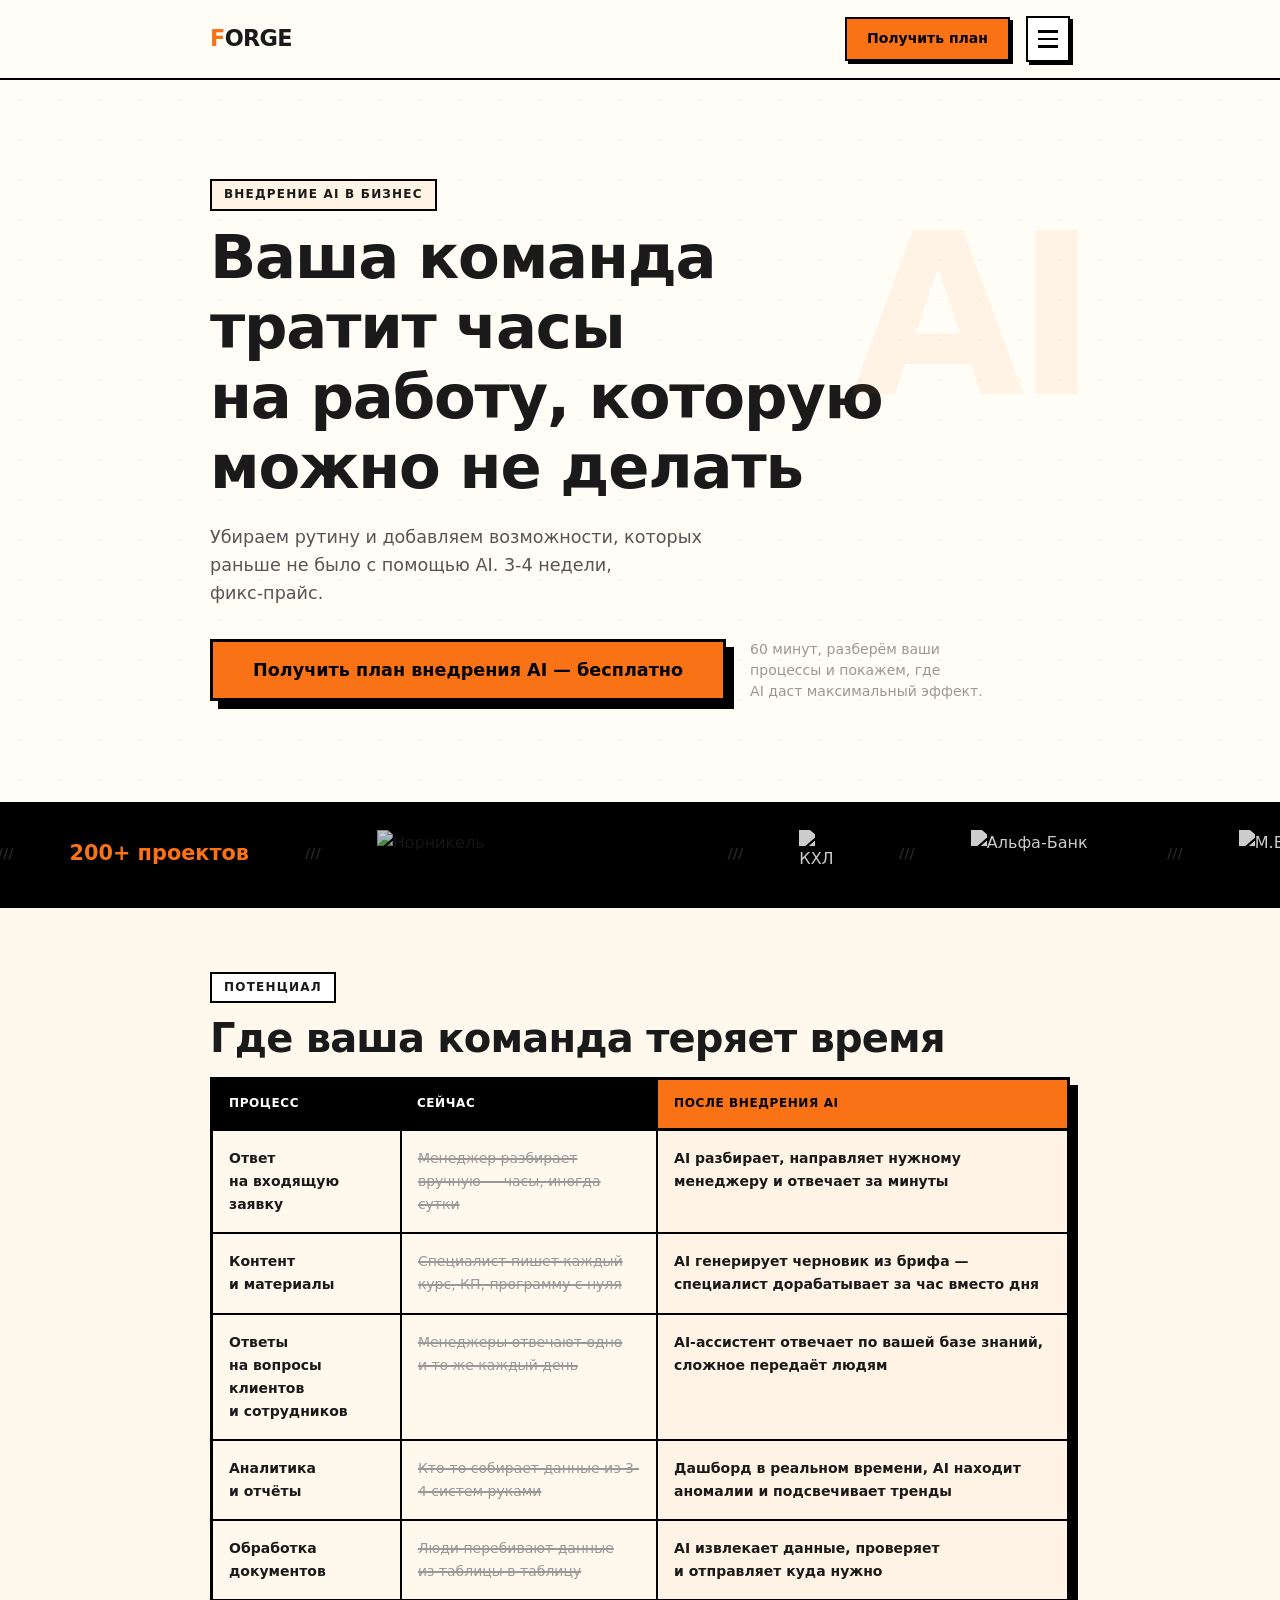
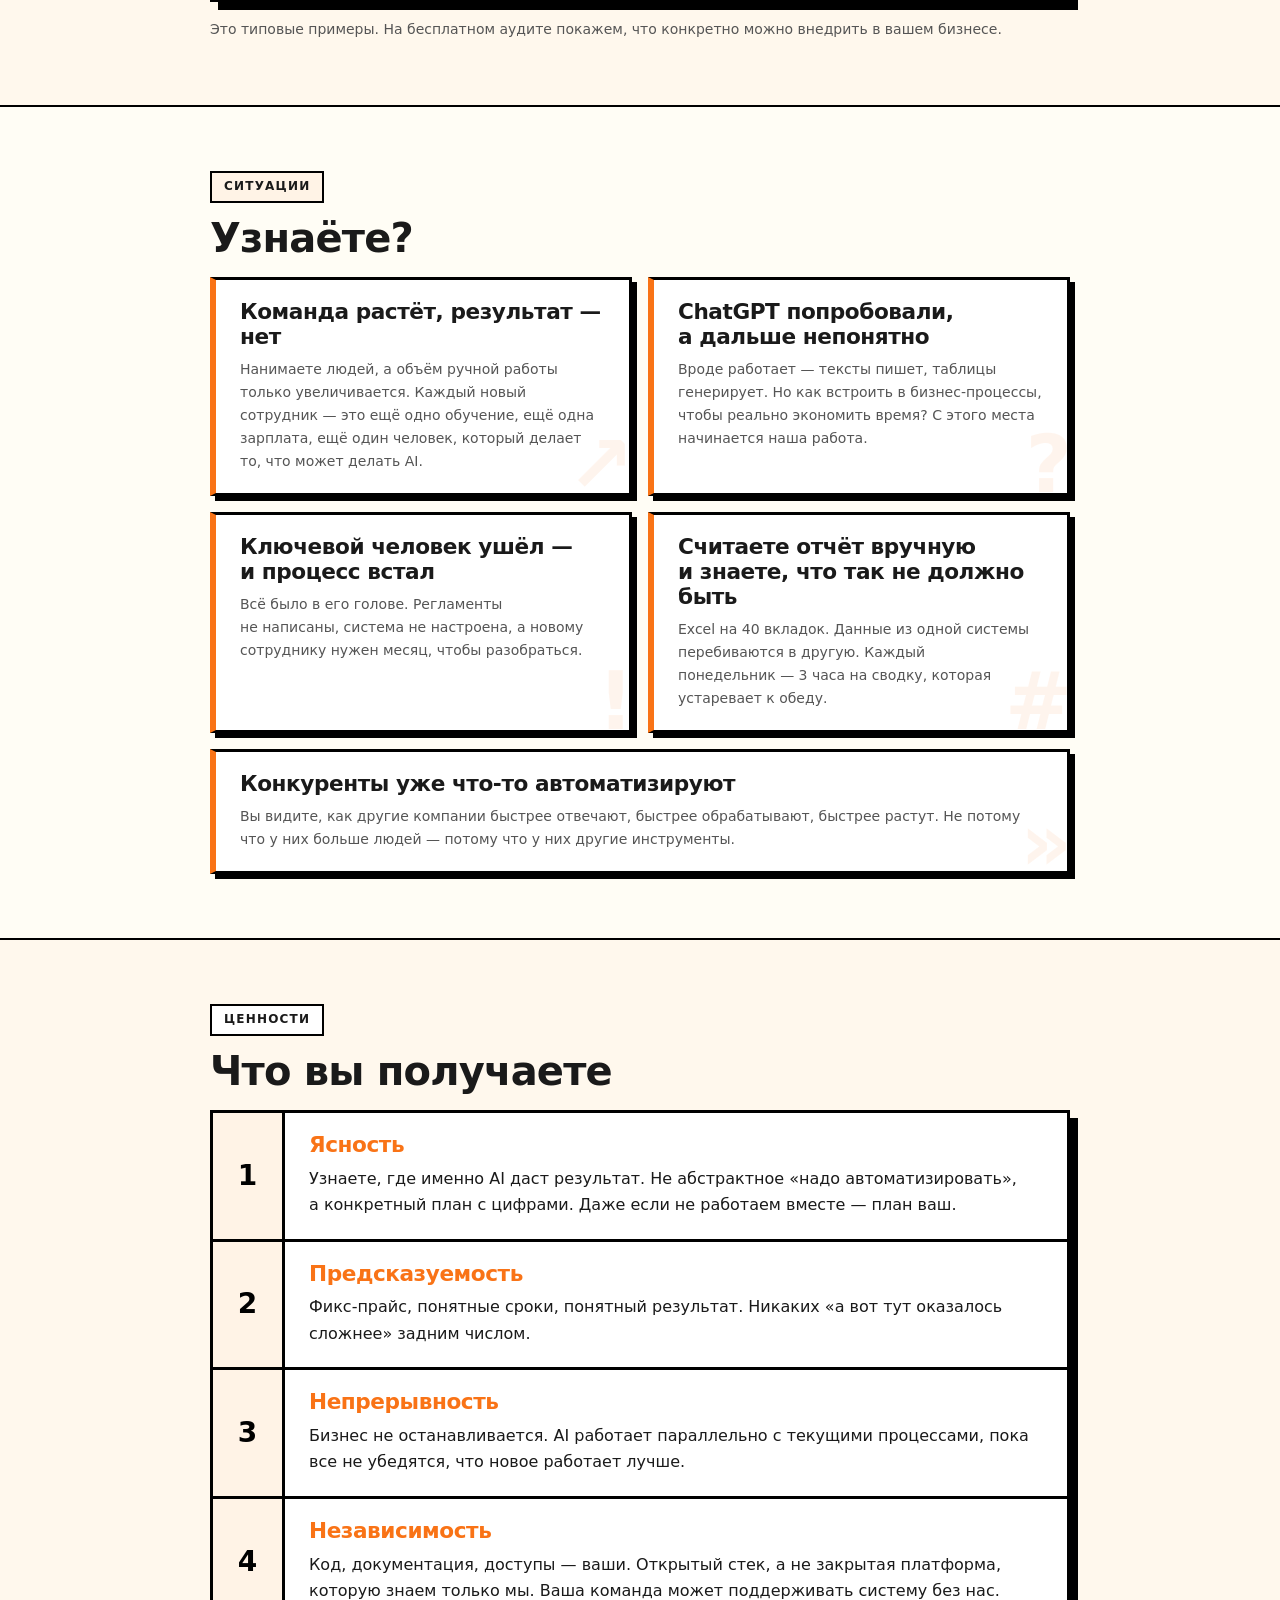
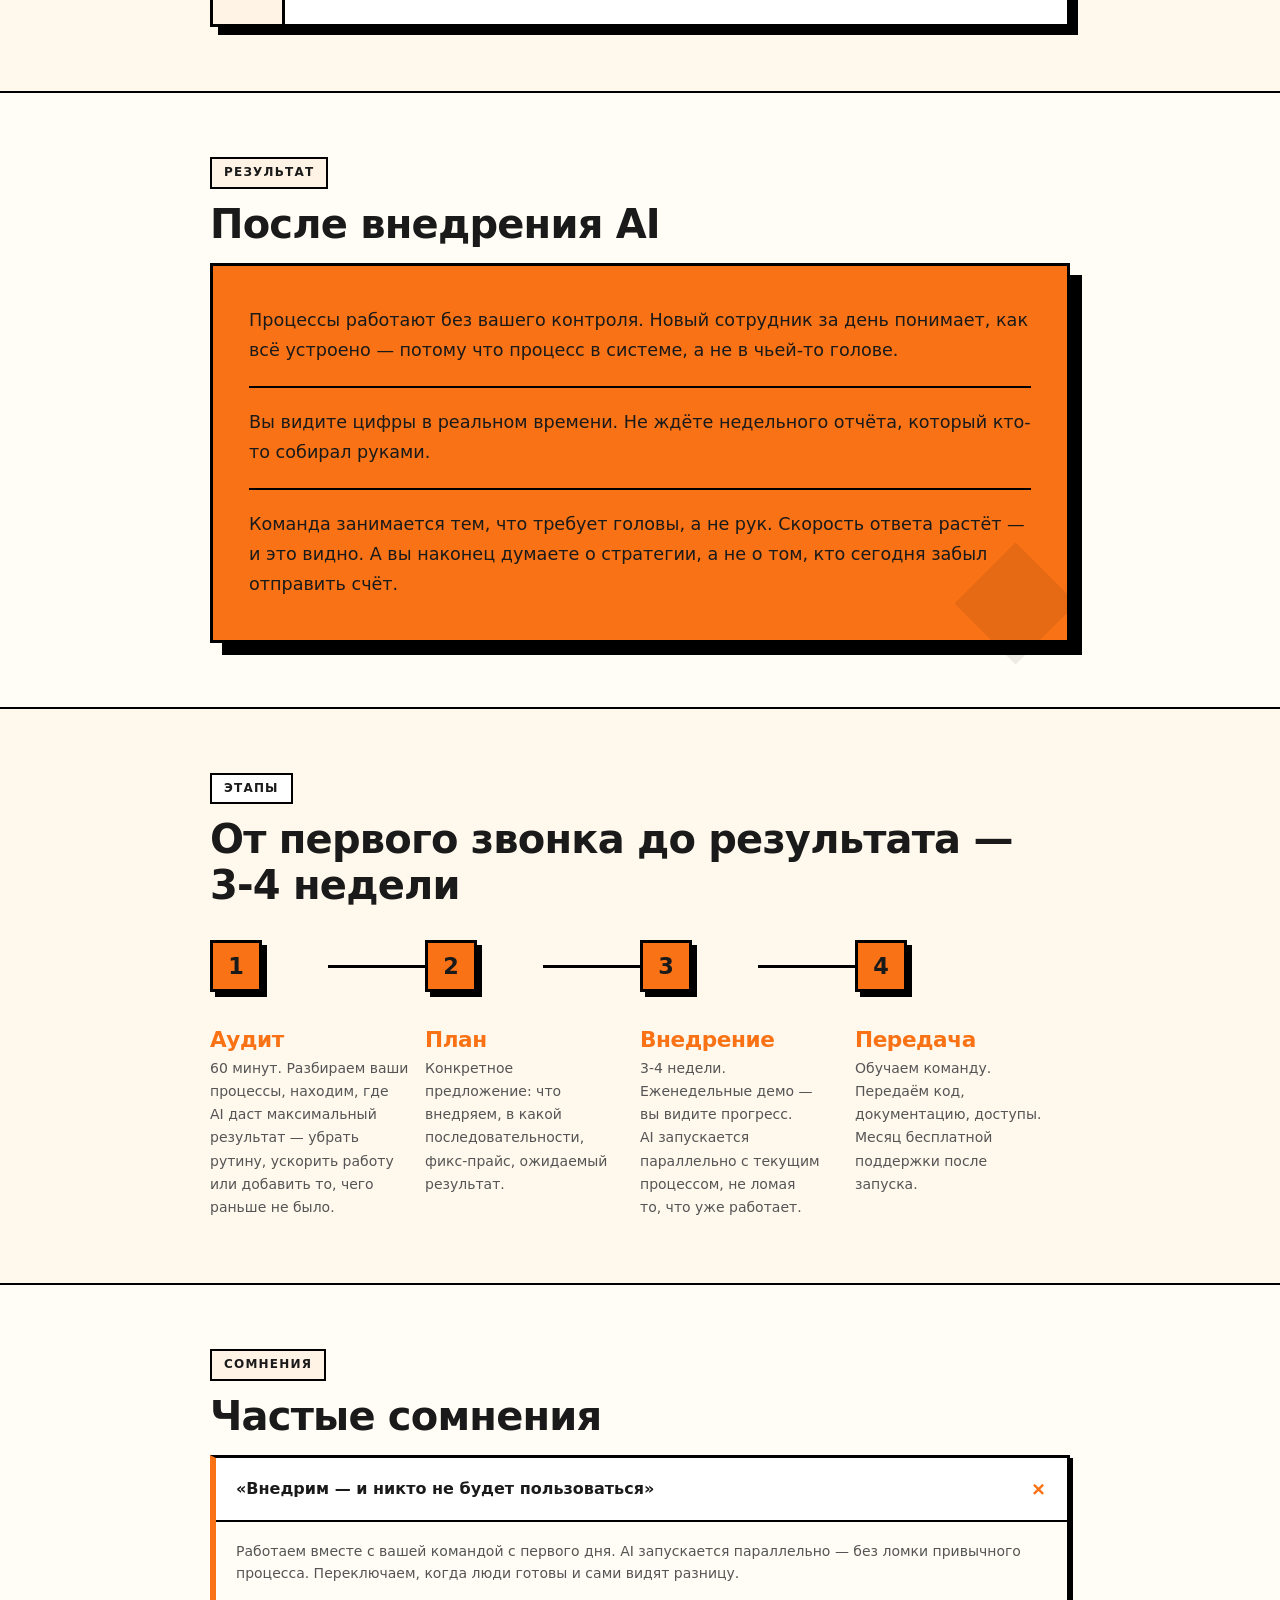
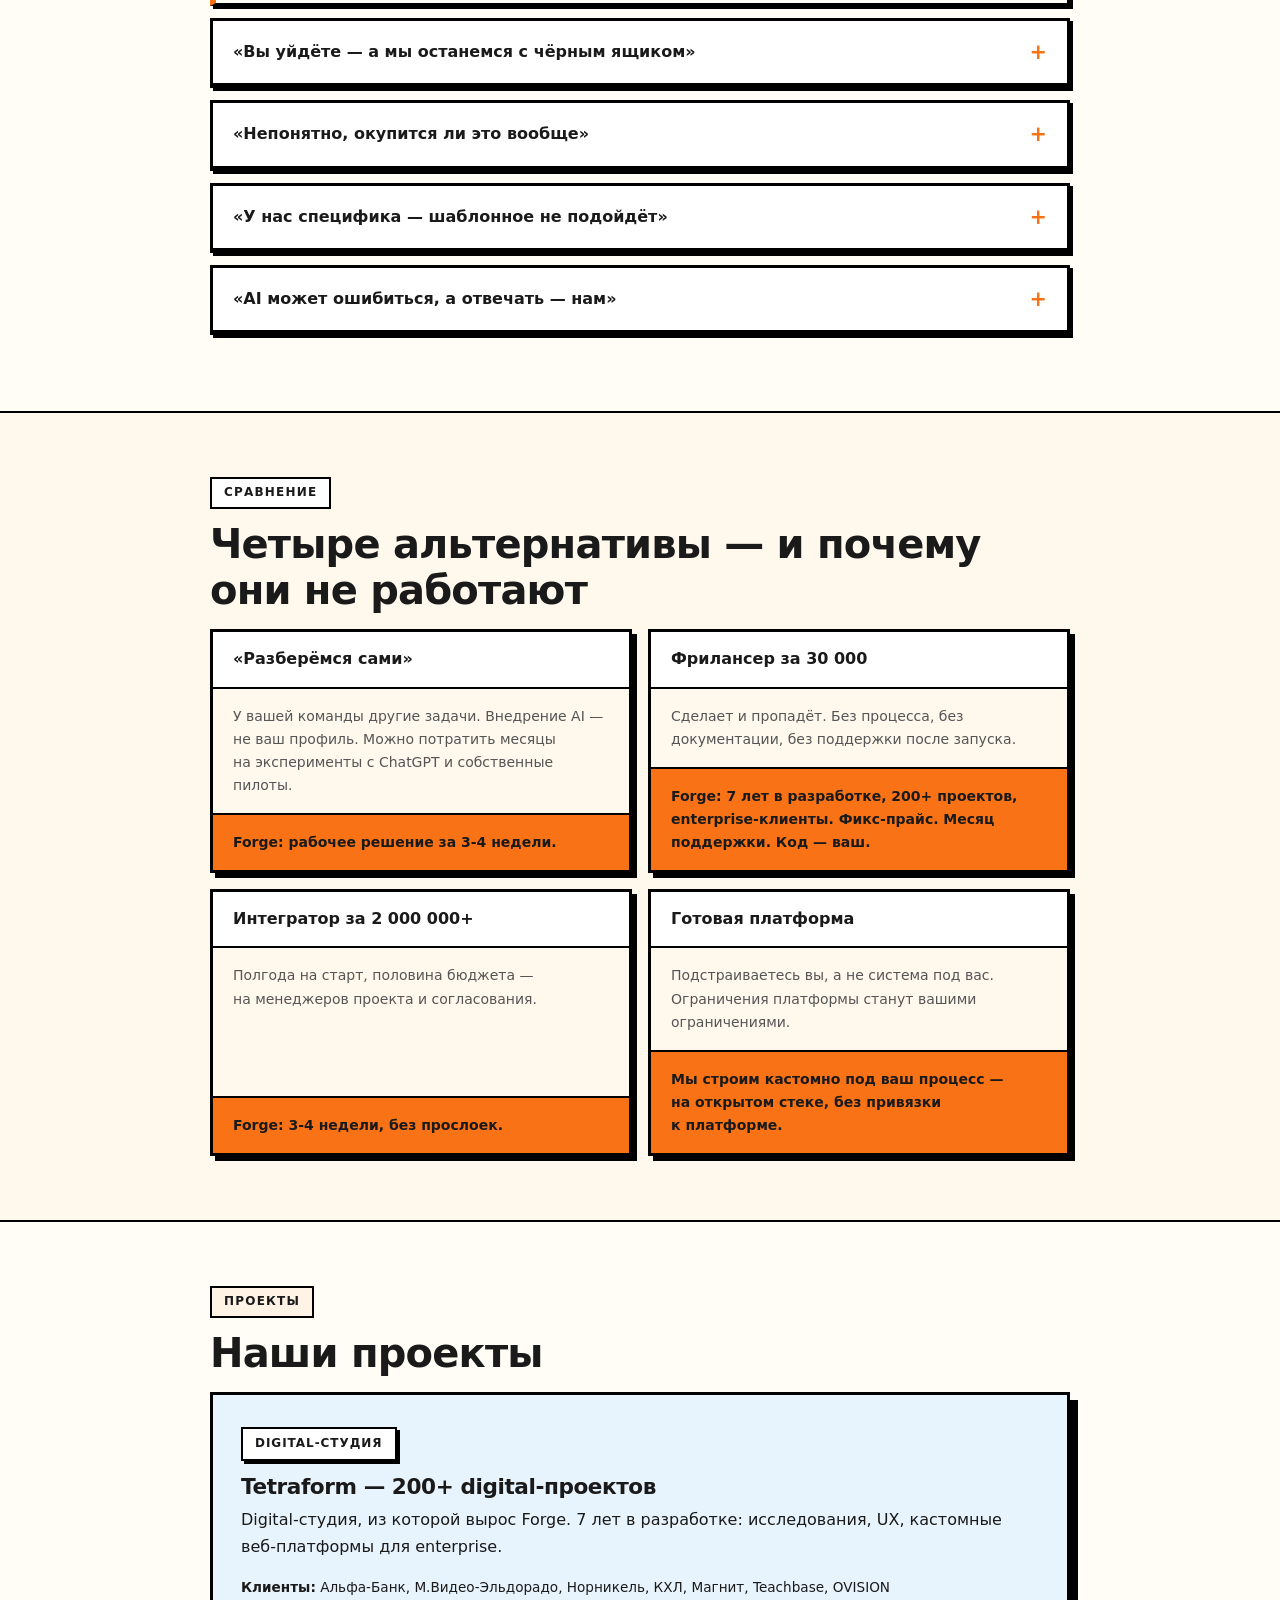
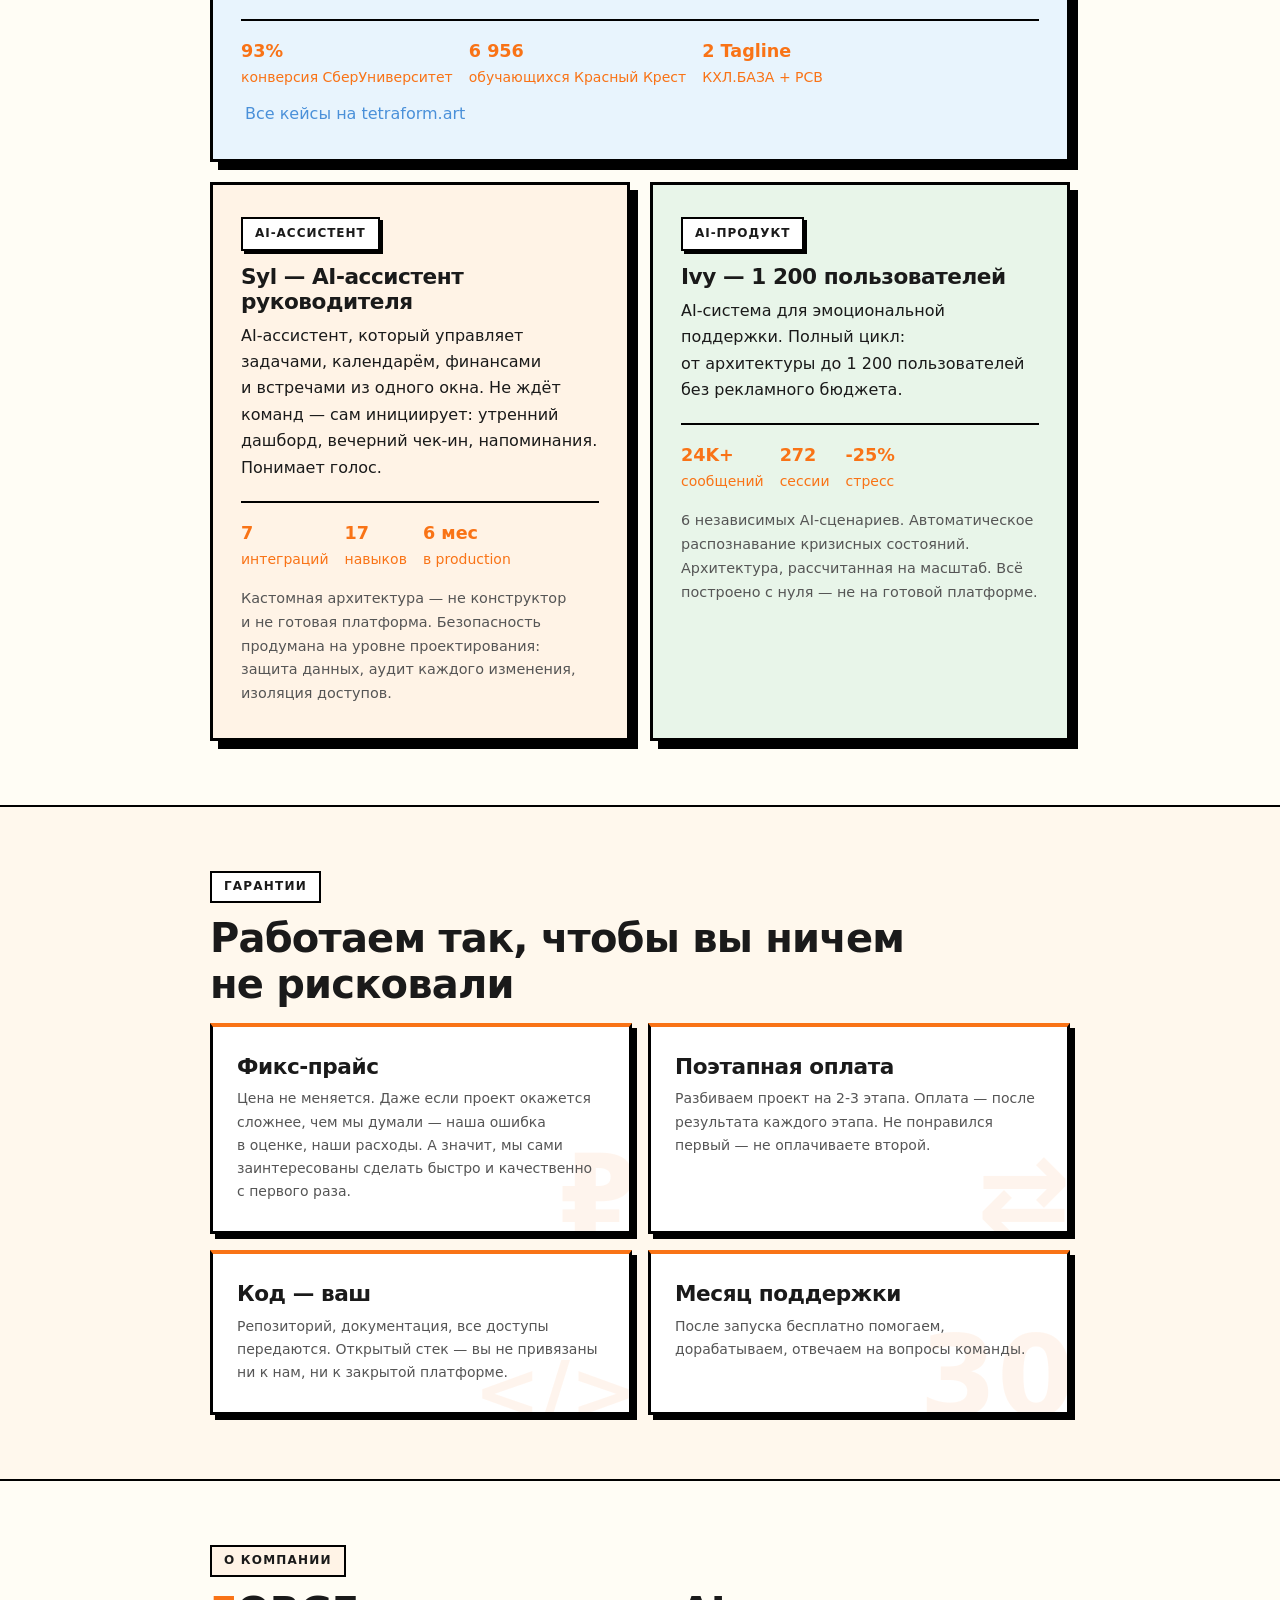
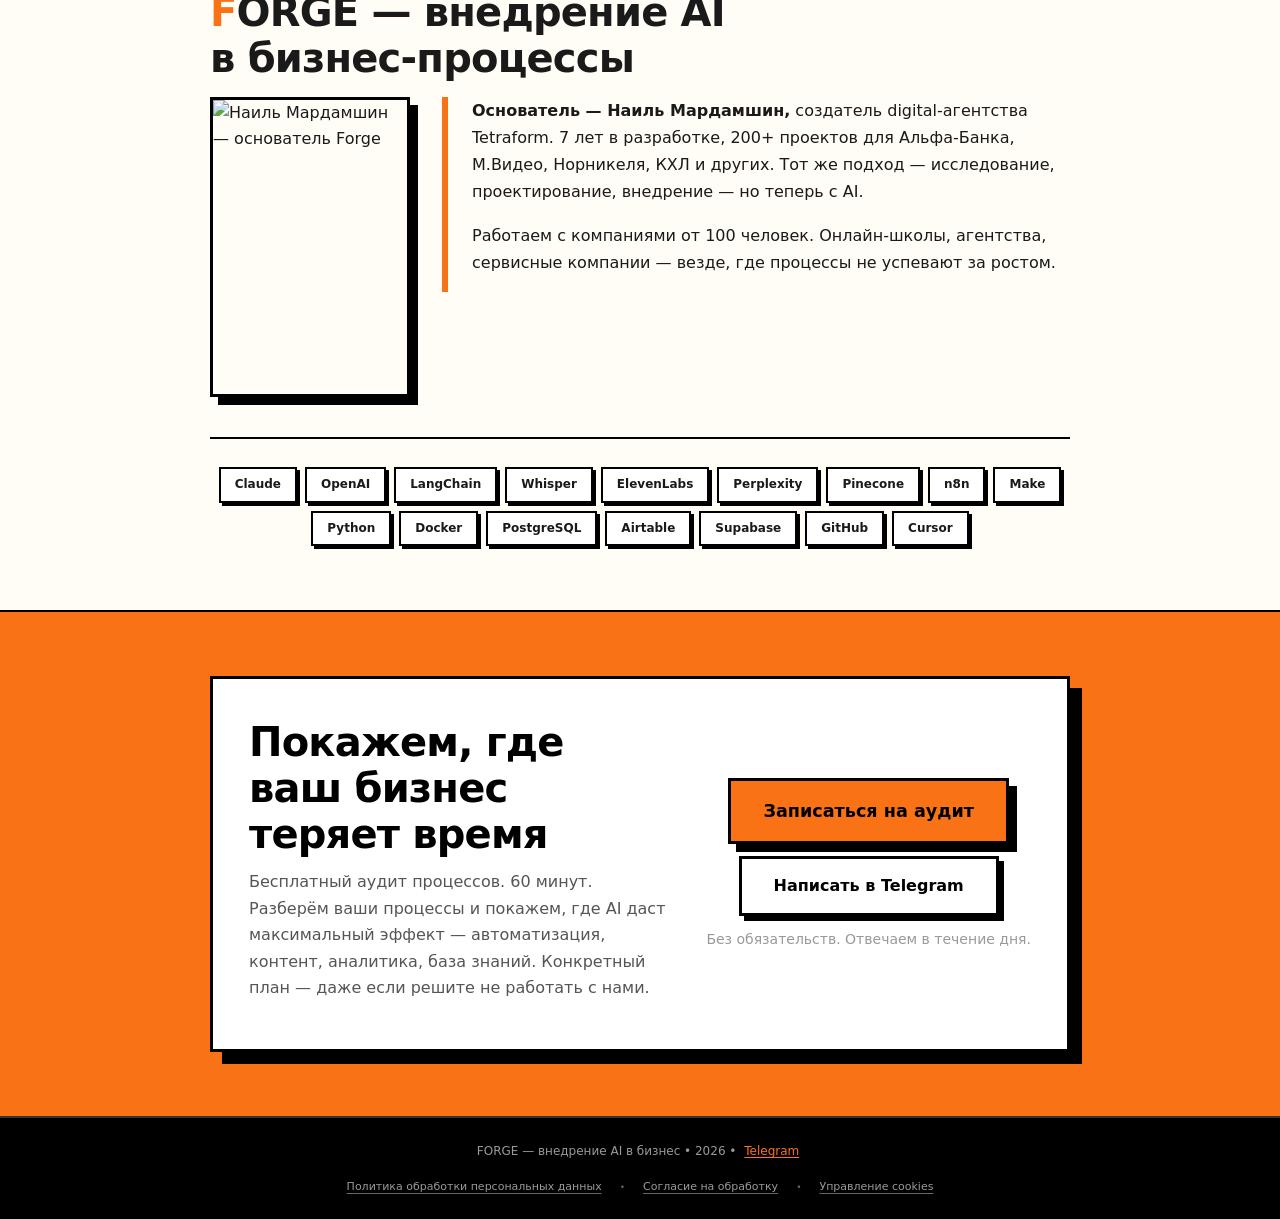
==== commit 167b47c7: "nbsp: cookie banner + privacy policy section 9 — hanging prepositions" ====
--- a/index.html
+++ b/index.html
@@ -741,7 +741,7 @@
         <div class="cookie-banner-text">
             <p id="cookieBannerTitle" class="cookie-banner-title">Сайт использует cookies</p>
             <p id="cookieBannerDesc" class="cookie-banner-desc">
-                Мы&nbsp;используем технические cookies для работы сайта и&nbsp;Яндекс&nbsp;Метрику для анализа посещаемости. Данные форм не&nbsp;записываются. Подробнее в&nbsp;<a href="legal/privacy-policy" target="_blank" rel="noopener">Политике обработки персональных данных</a>.
+                Мы&nbsp;используем технические cookies для&nbsp;работы сайта и&nbsp;Яндекс&nbsp;Метрику для&nbsp;анализа посещаемости. Данные форм не&nbsp;записываются. Подробнее в&nbsp;<a href="legal/privacy-policy" target="_blank" rel="noopener">Политике обработки персональных&nbsp;данных</a>.
             </p>
         </div>
         <div class="cookie-banner-actions">
@@ -751,6 +751,6 @@
     </div>
 </div>
 
-<script src="main.js?v=20260409_cookies_v1" defer></script>
+<script src="main.js?v=20260409_metrica_id" defer></script>
 </body>
 </html>
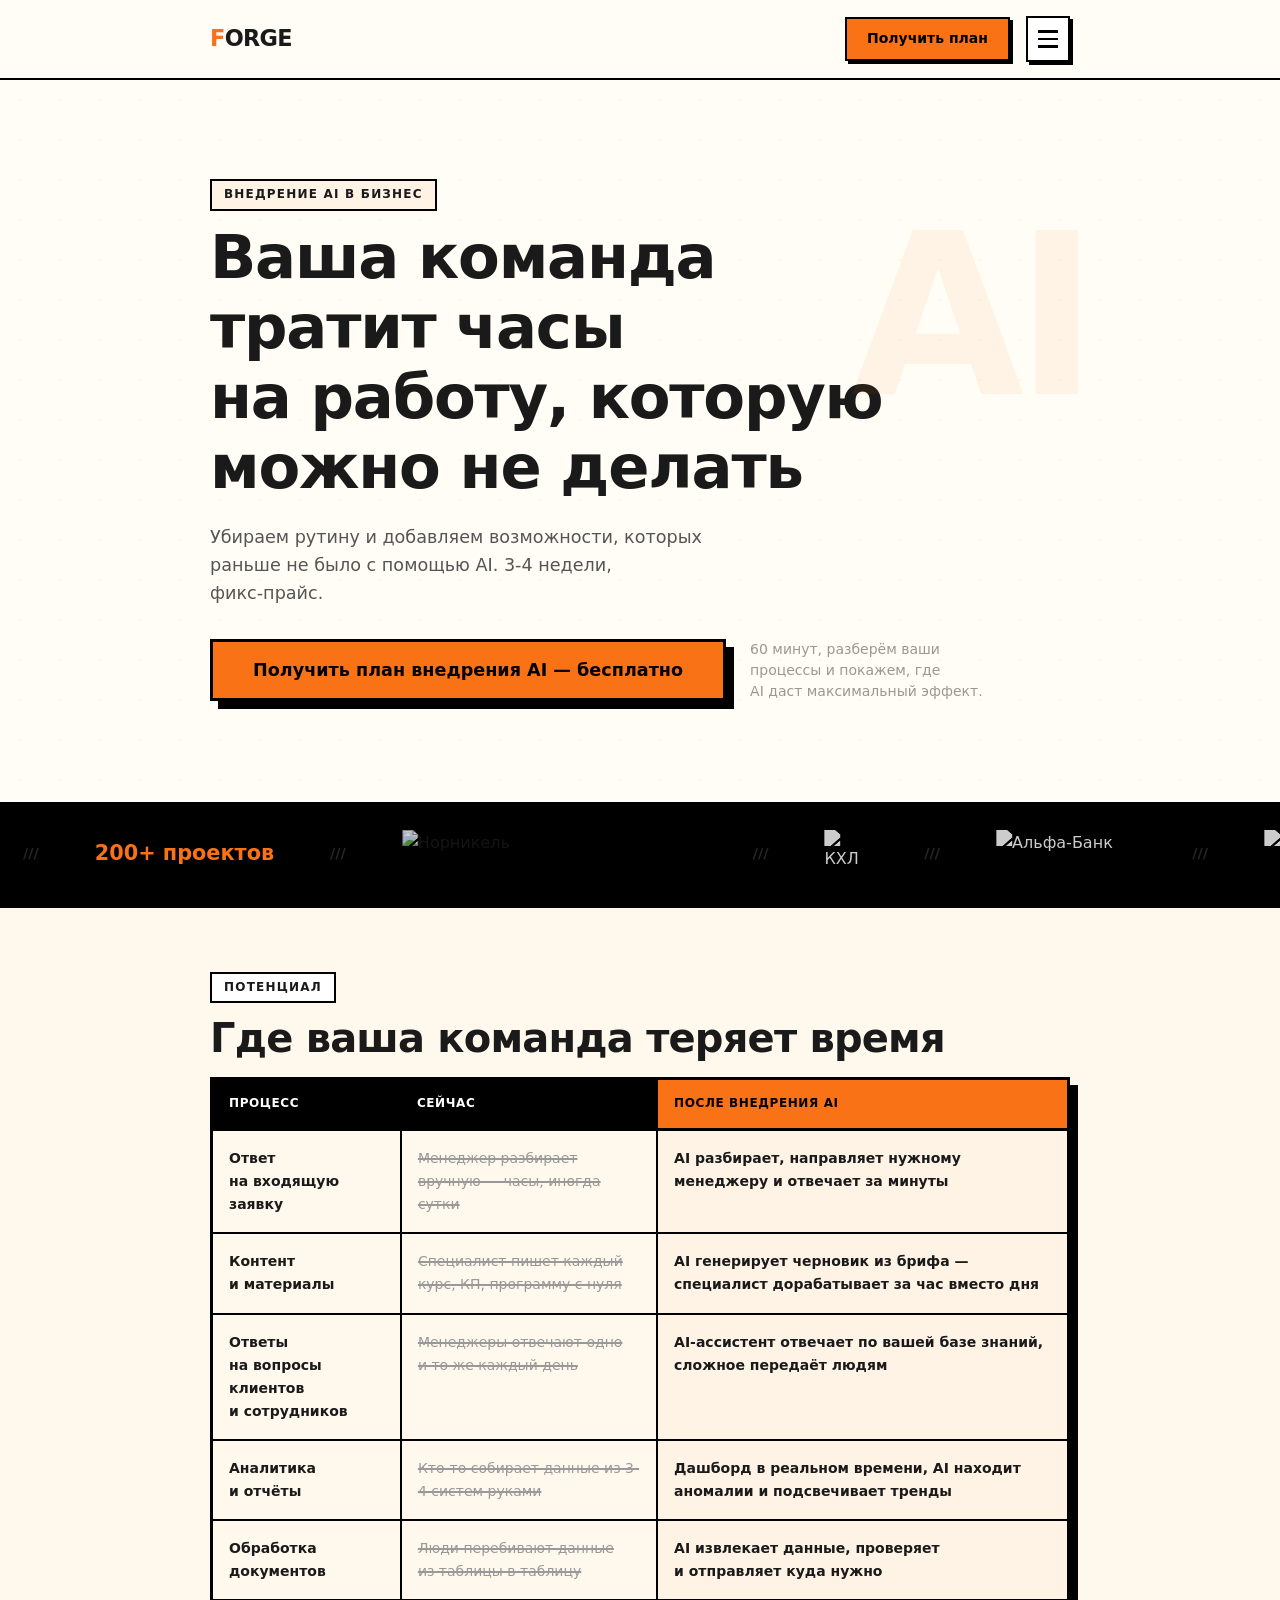
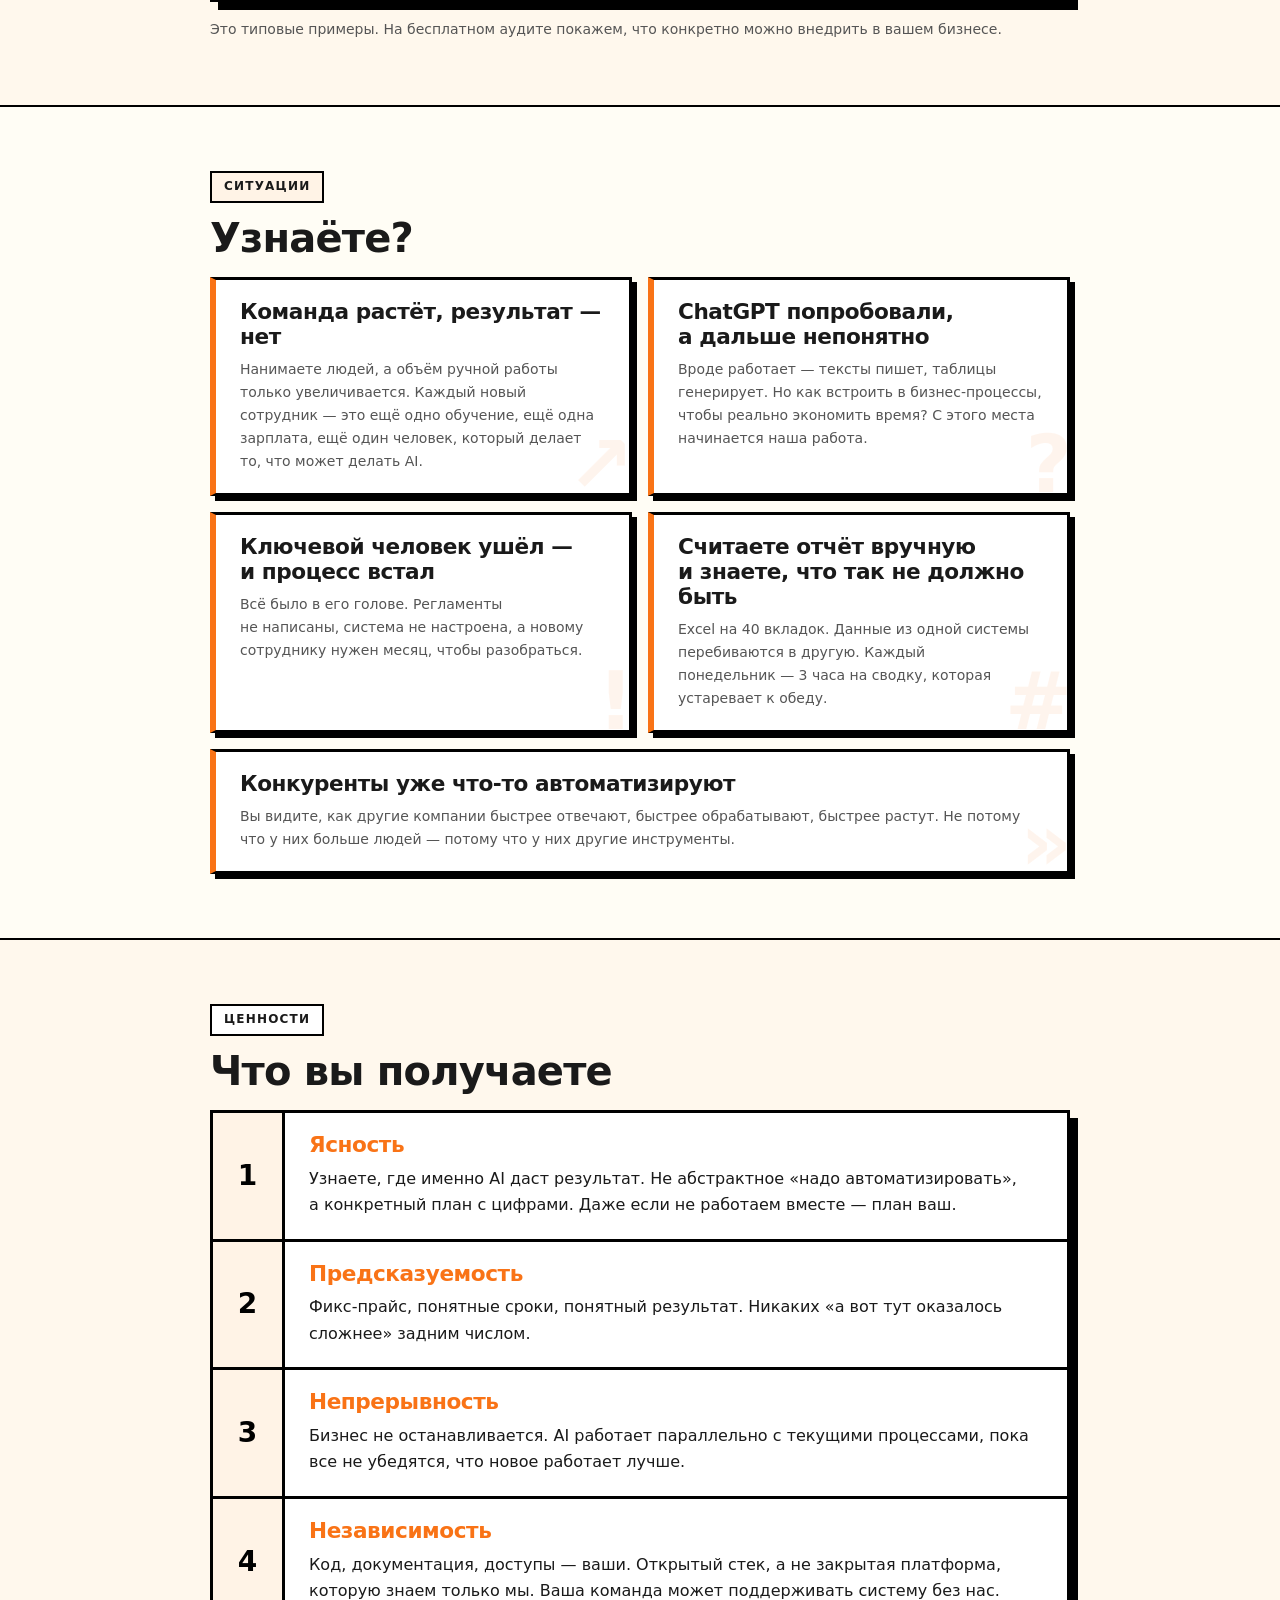
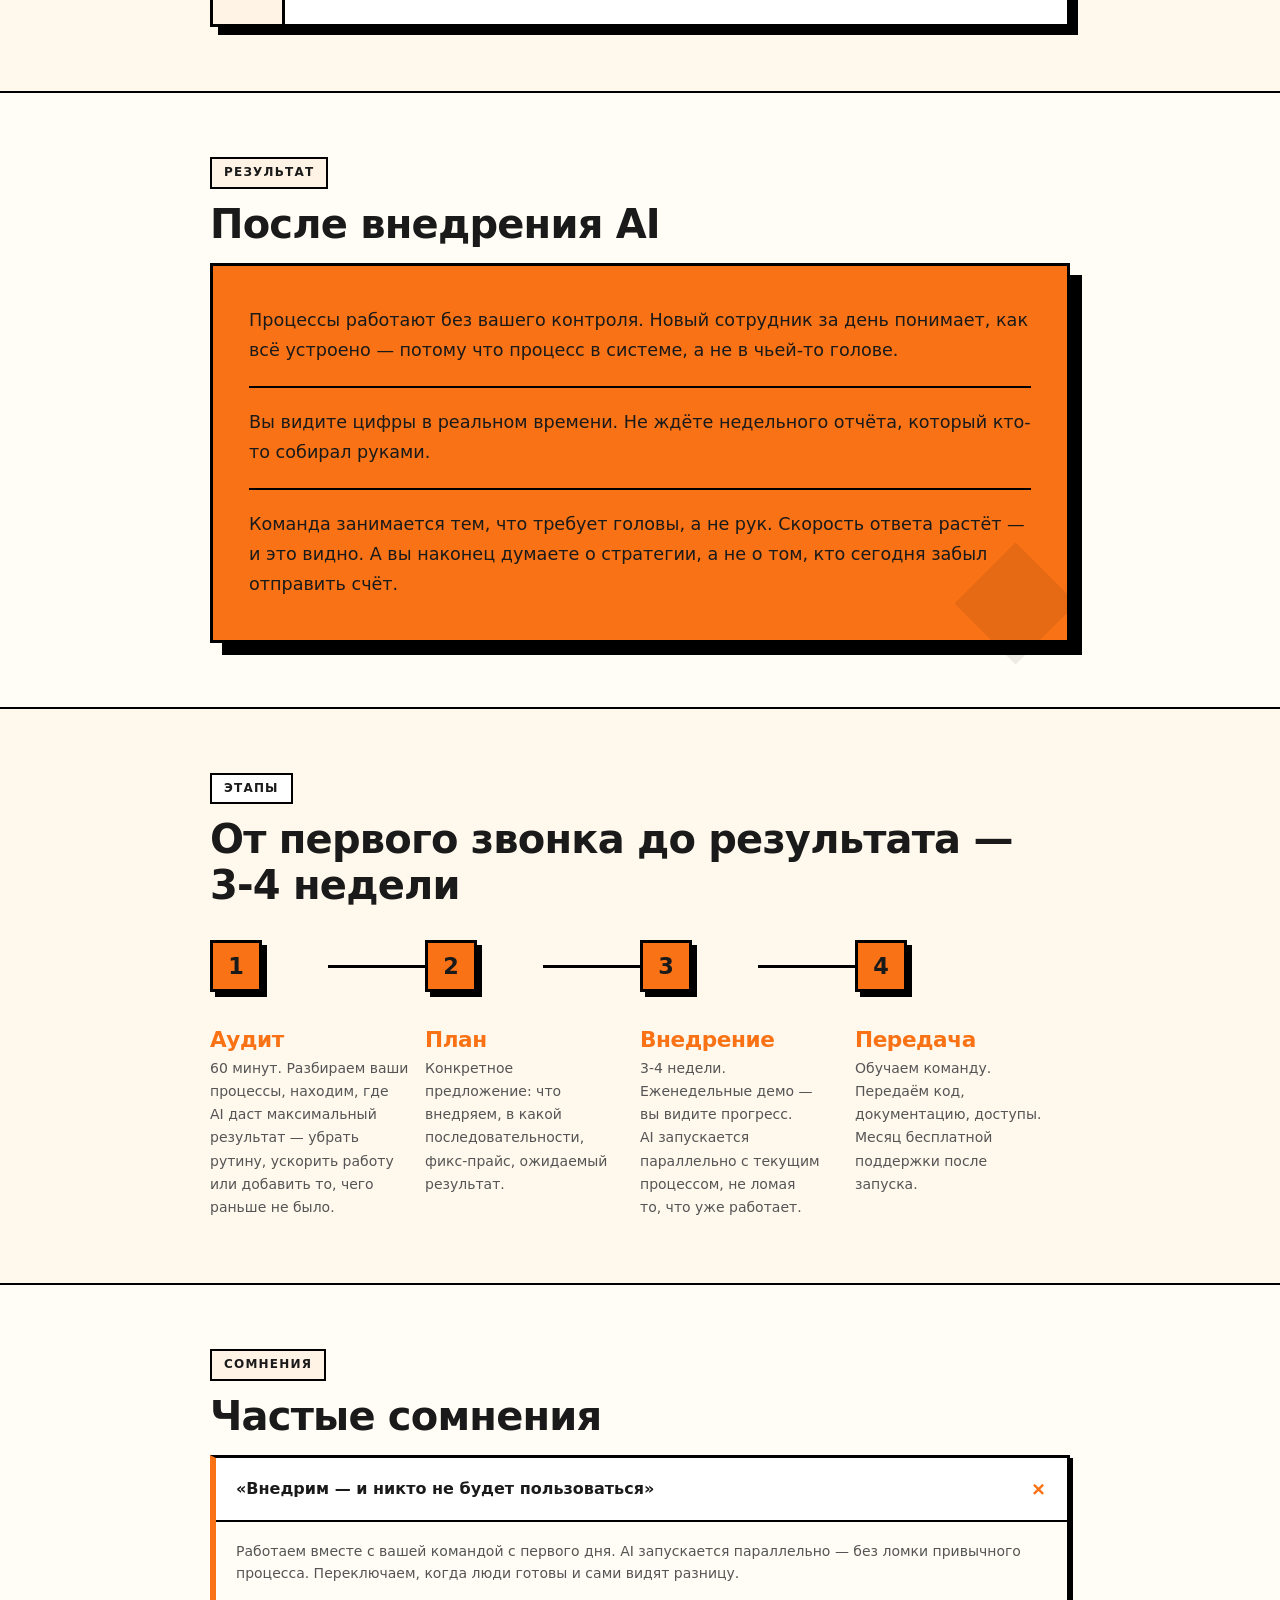
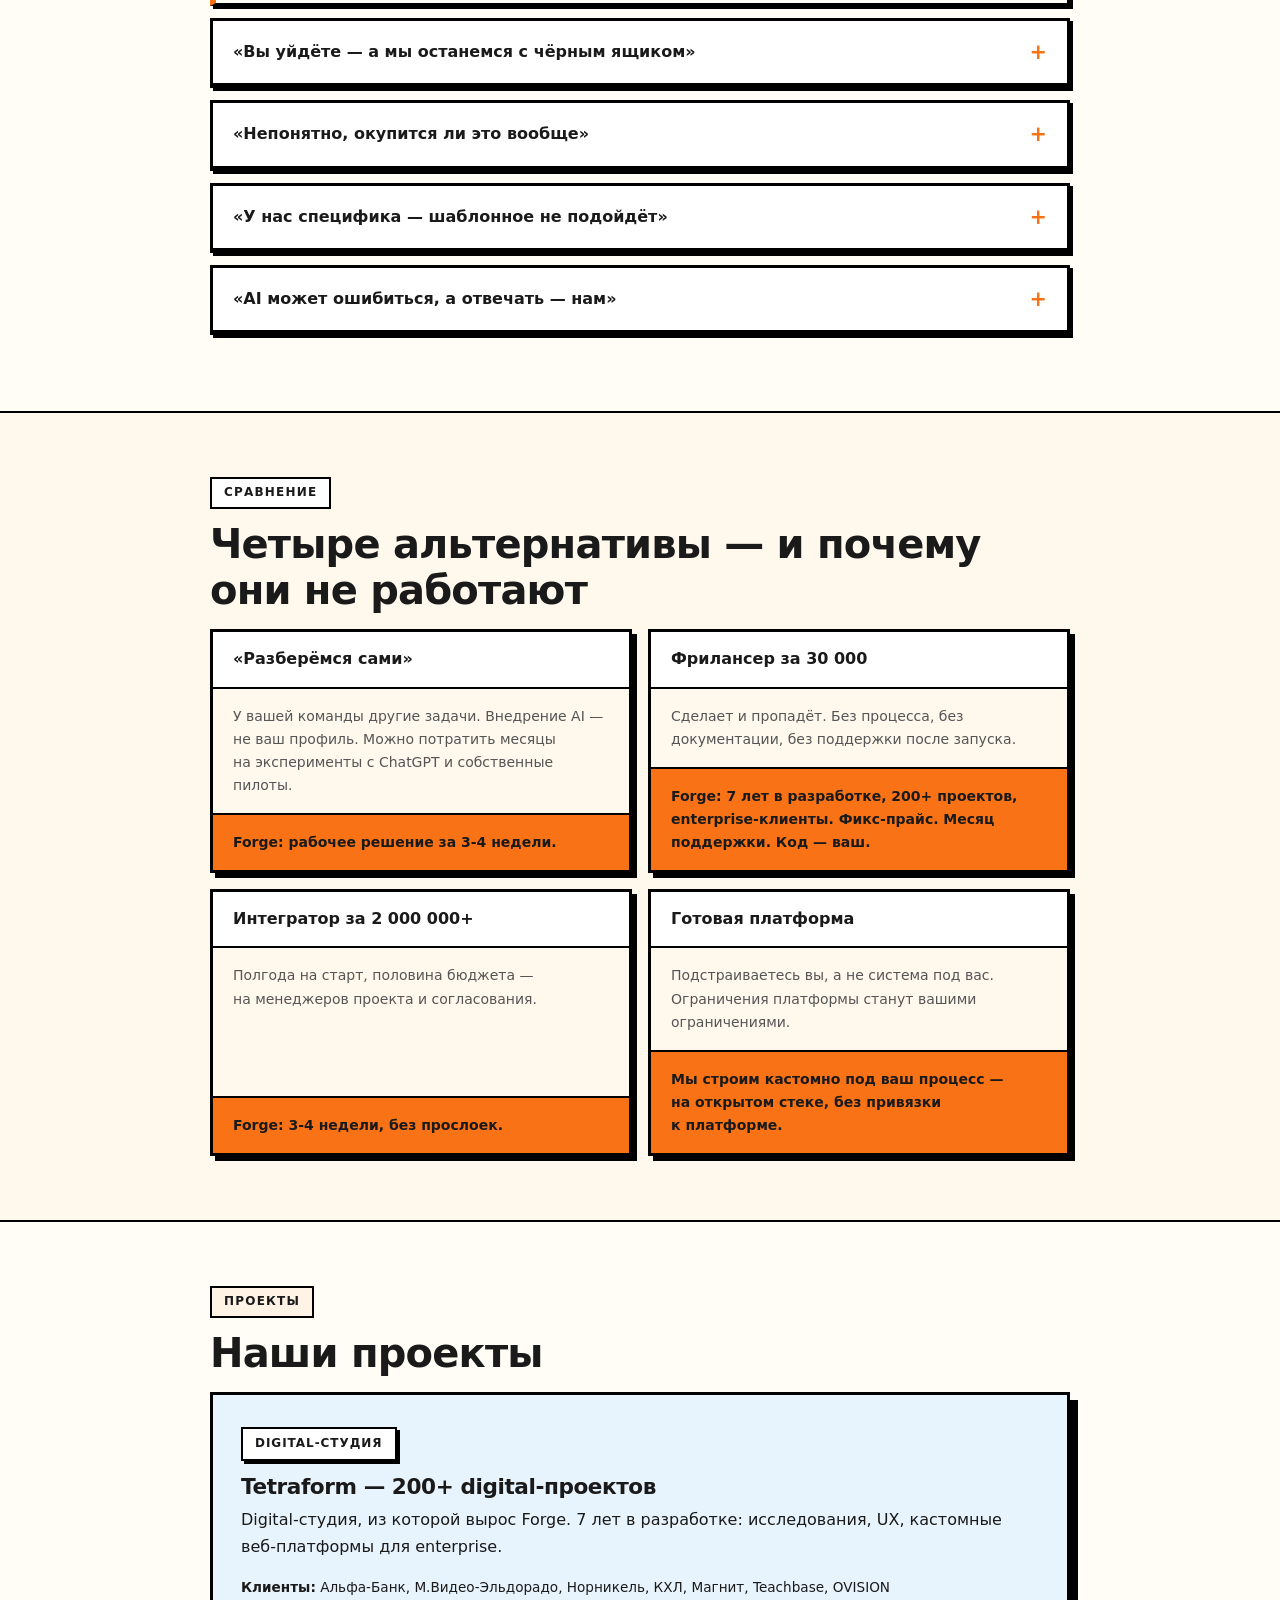
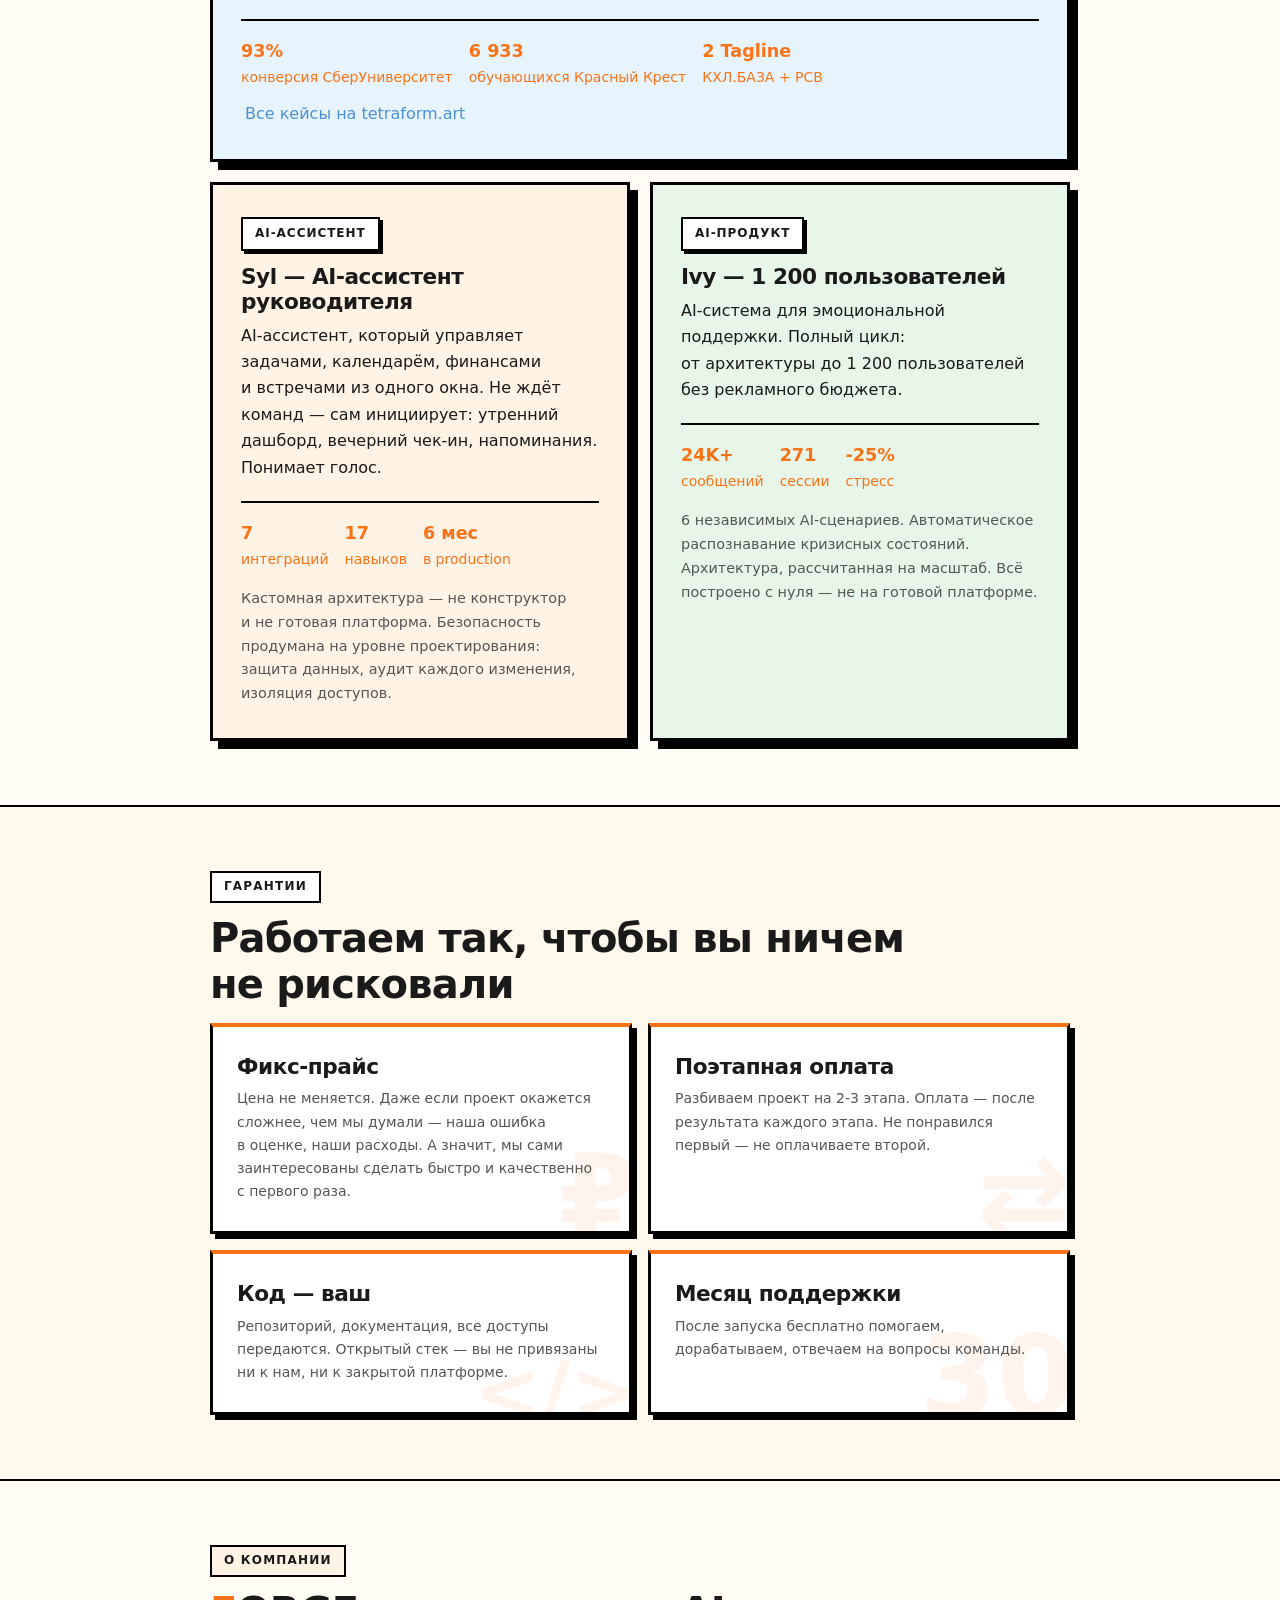
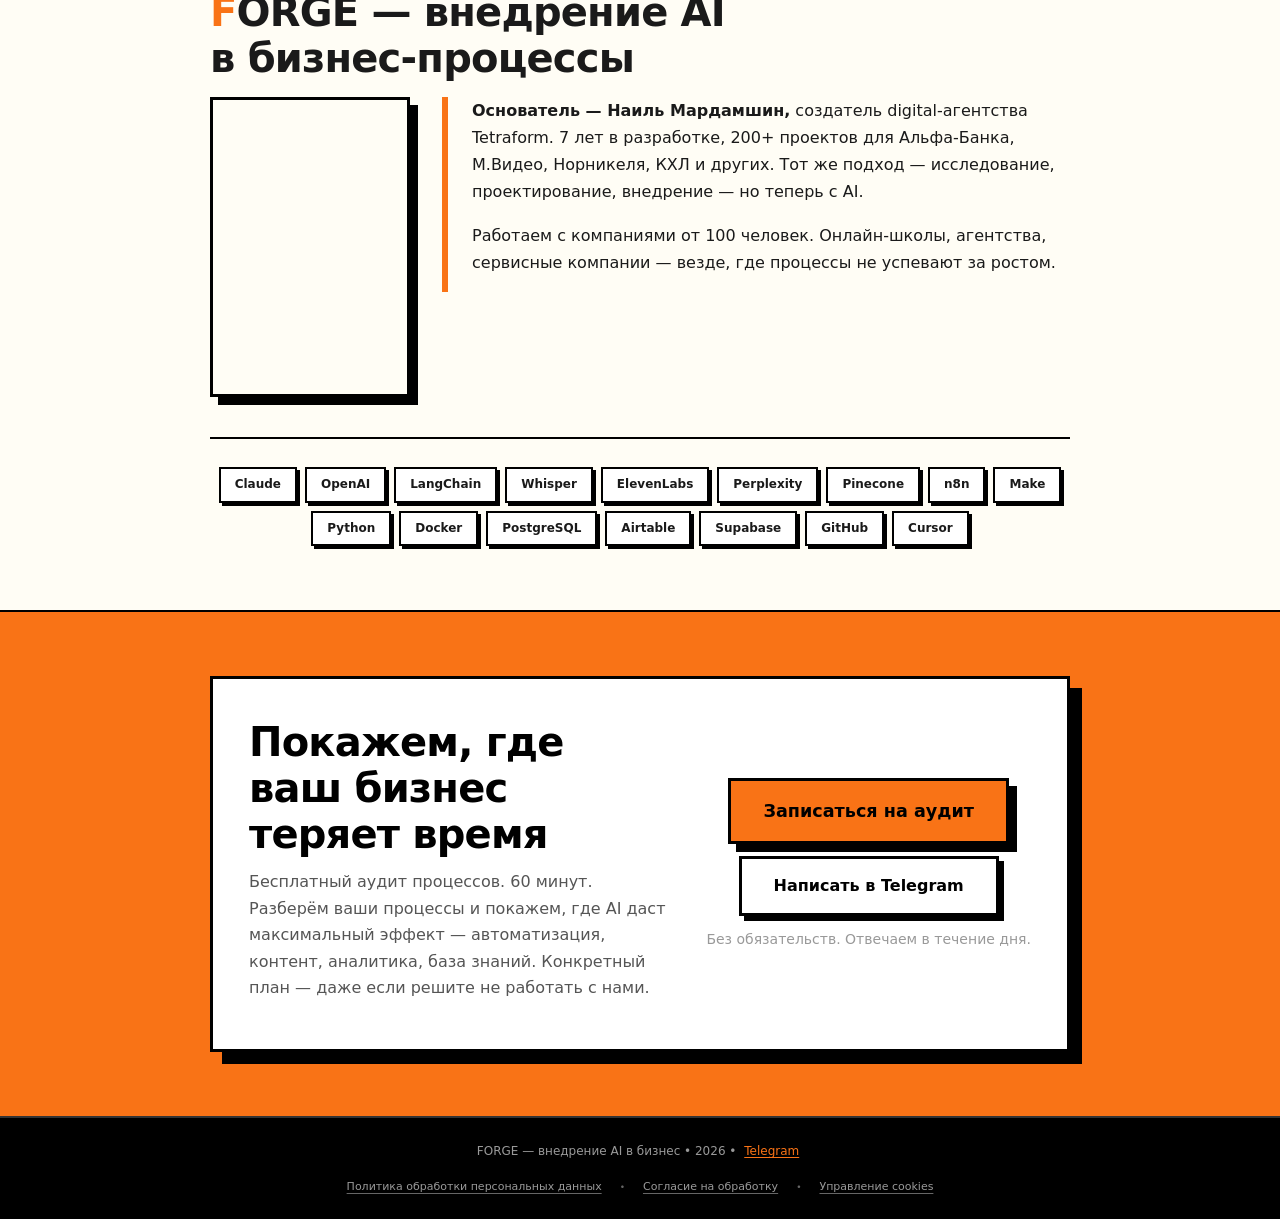
==== commit e0df36ad: "seo: shorten meta description to 143 chars (fits SERP preview) Было 172 символа — обрезалось в Googl" ====
--- a/index.html
+++ b/index.html
@@ -9,7 +9,7 @@
     <meta name="apple-mobile-web-app-status-bar-style" content="default">
     <meta name="format-detection" content="telephone=no">
     <title>Forge — внедрение AI в бизнес</title>
-    <meta name="description" content="Автоматизация рутины, генерация контента, аналитика, боты по базе знаний. Внедряем за 3-4 недели. 7 лет в разработке, 200+ проектов. Альфа-Банк, Норникель, М.Видео в портфолио.">
+    <meta name="description" content="Автоматизация рутины, генерация контента, аналитика. Внедряем за 3-4 недели, фикс-прайс. 200+ проектов. Альфа-Банк, Норникель, КХЛ в портфолио.">
     <link rel="canonical" href="https://forge-ai.io/">
     <meta property="og:title" content="Forge — внедрение AI в бизнес">
     <meta property="og:description" content="Убираем рутину и добавляем возможности, которых раньше не было — с помощью AI. 3-4 недели, фикс-прайс.">
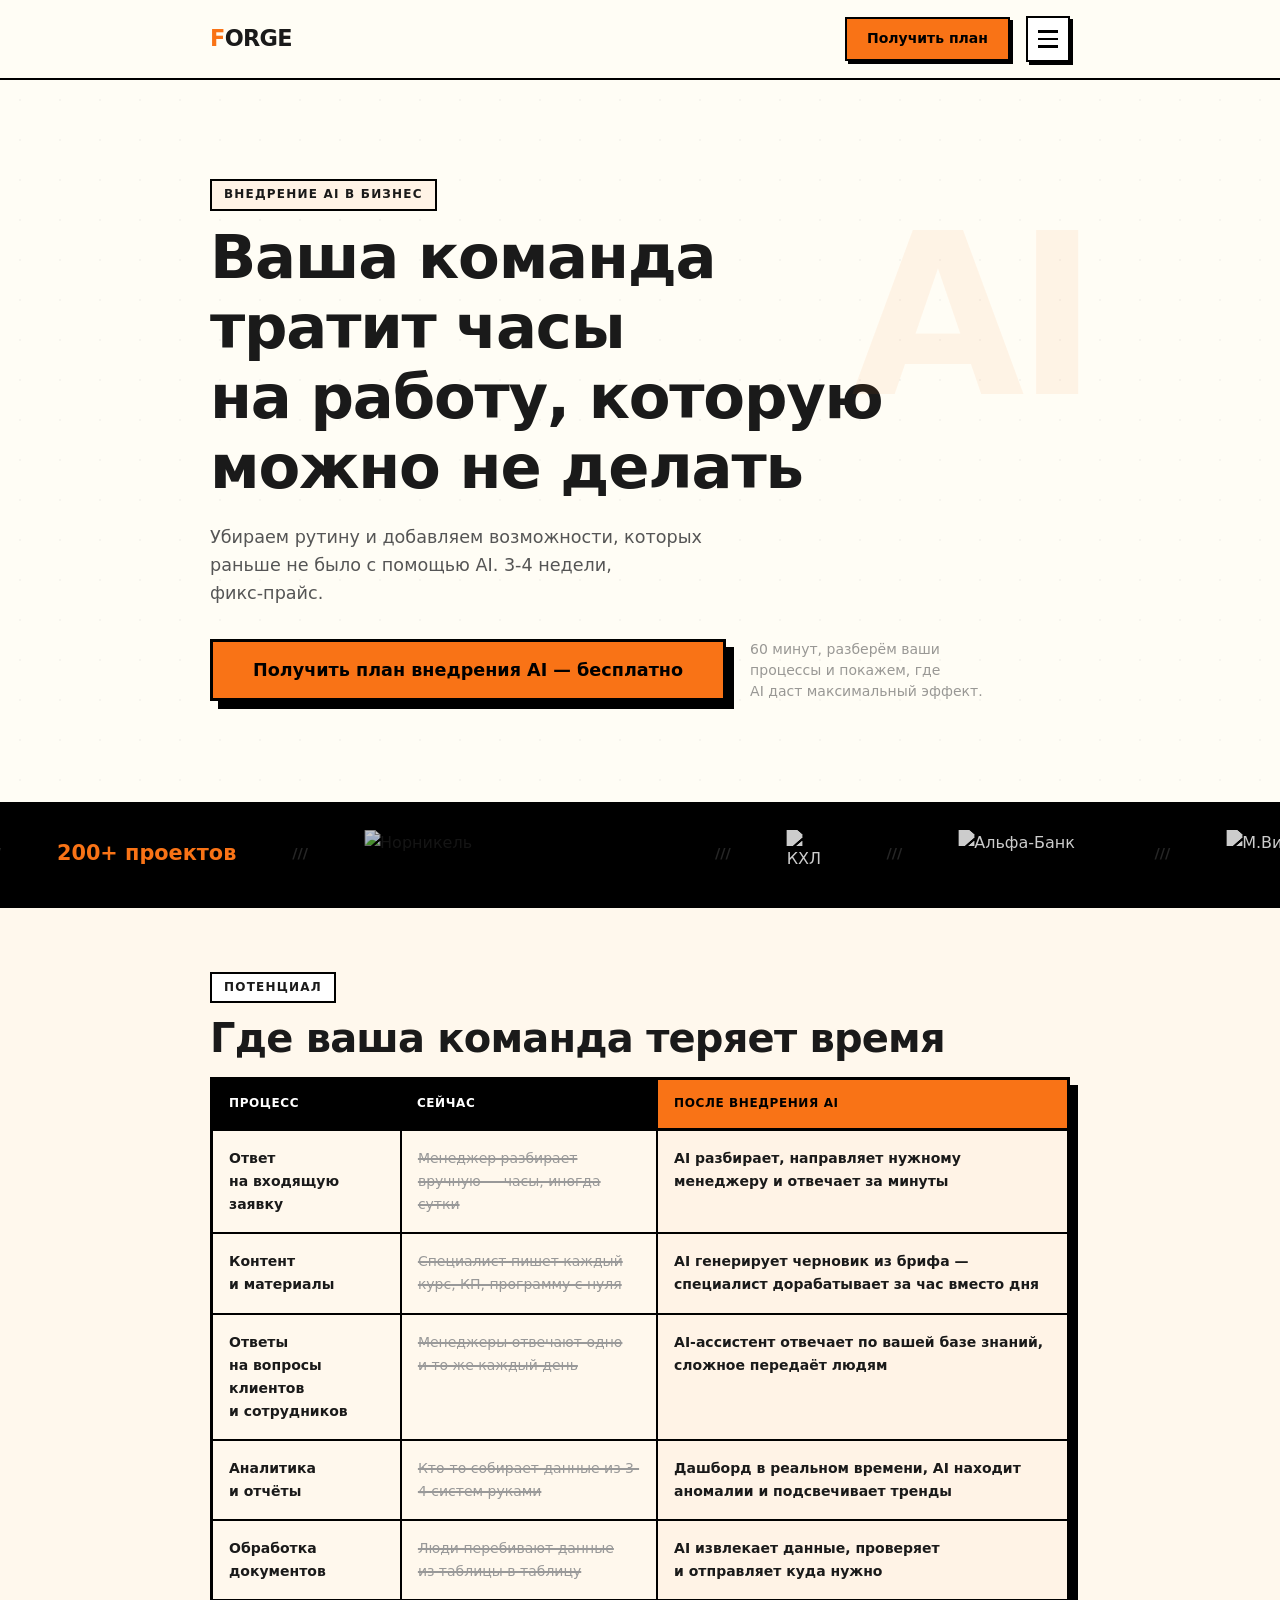
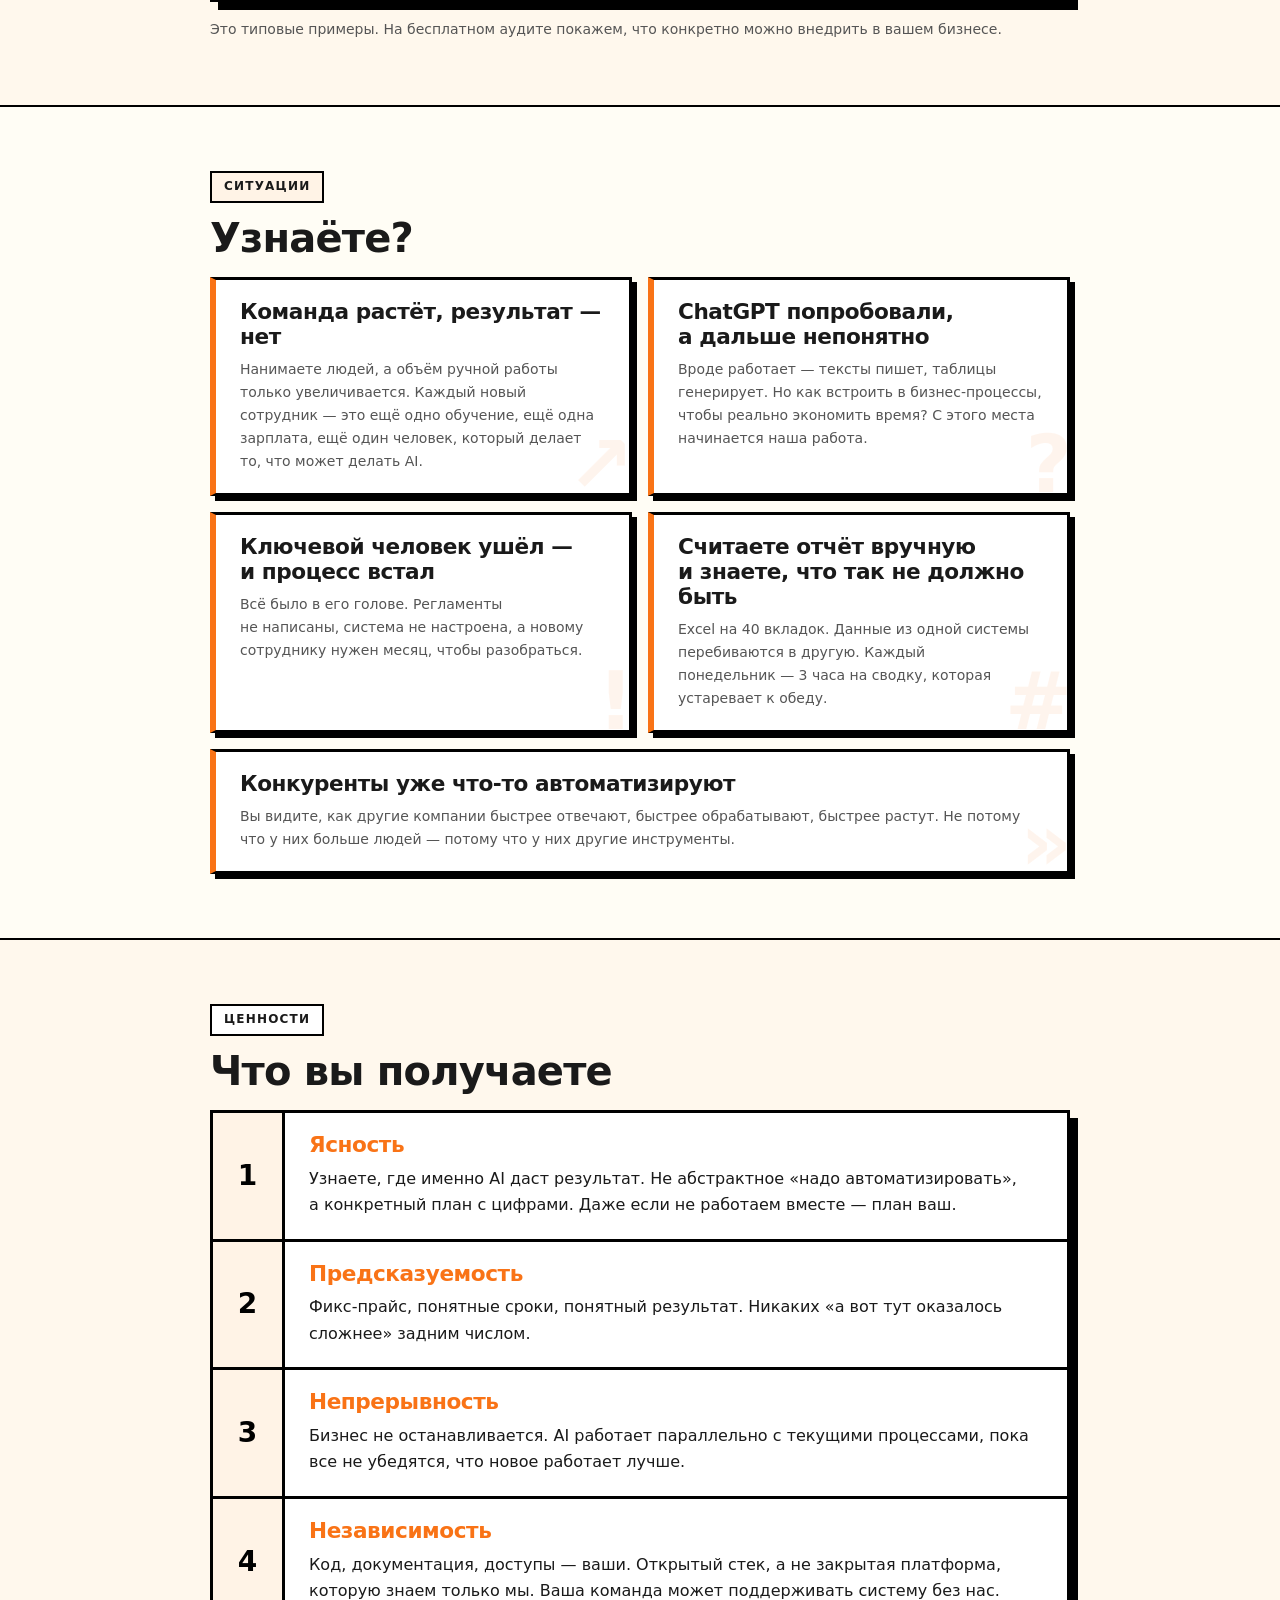
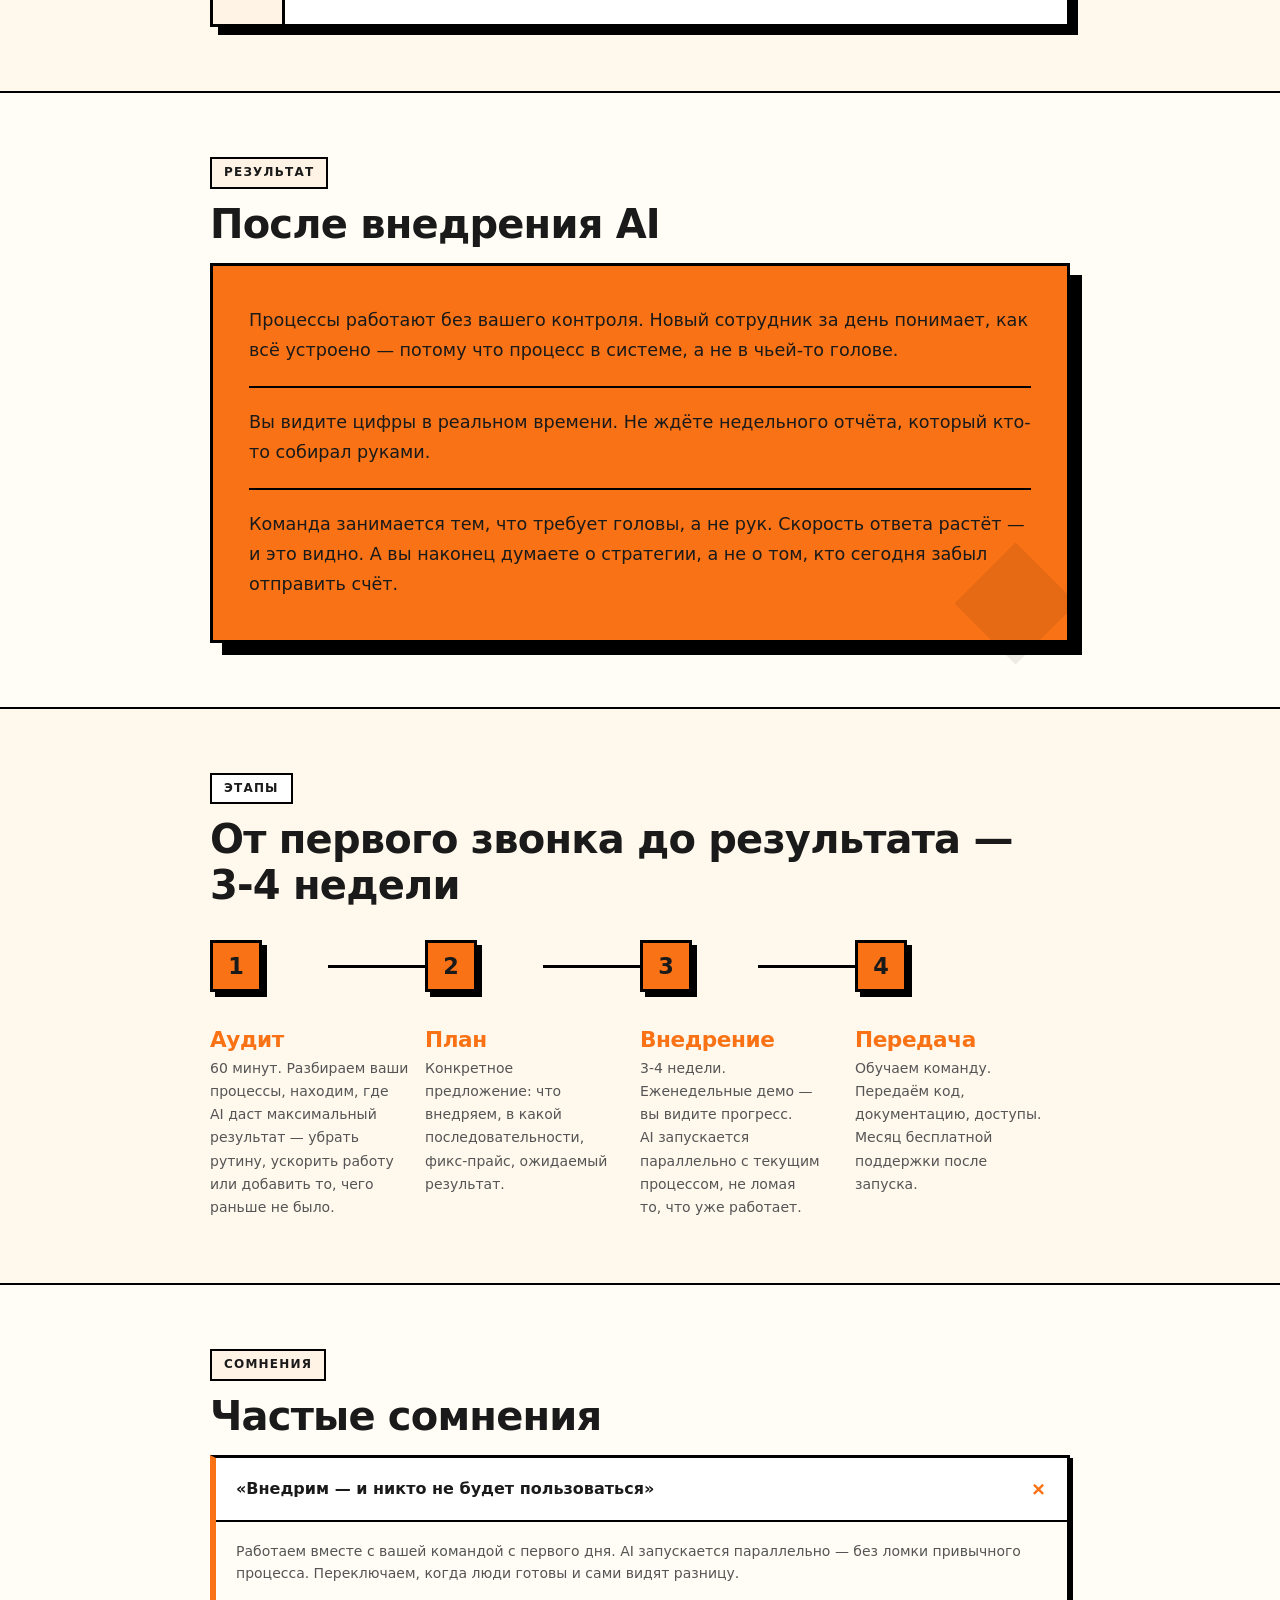
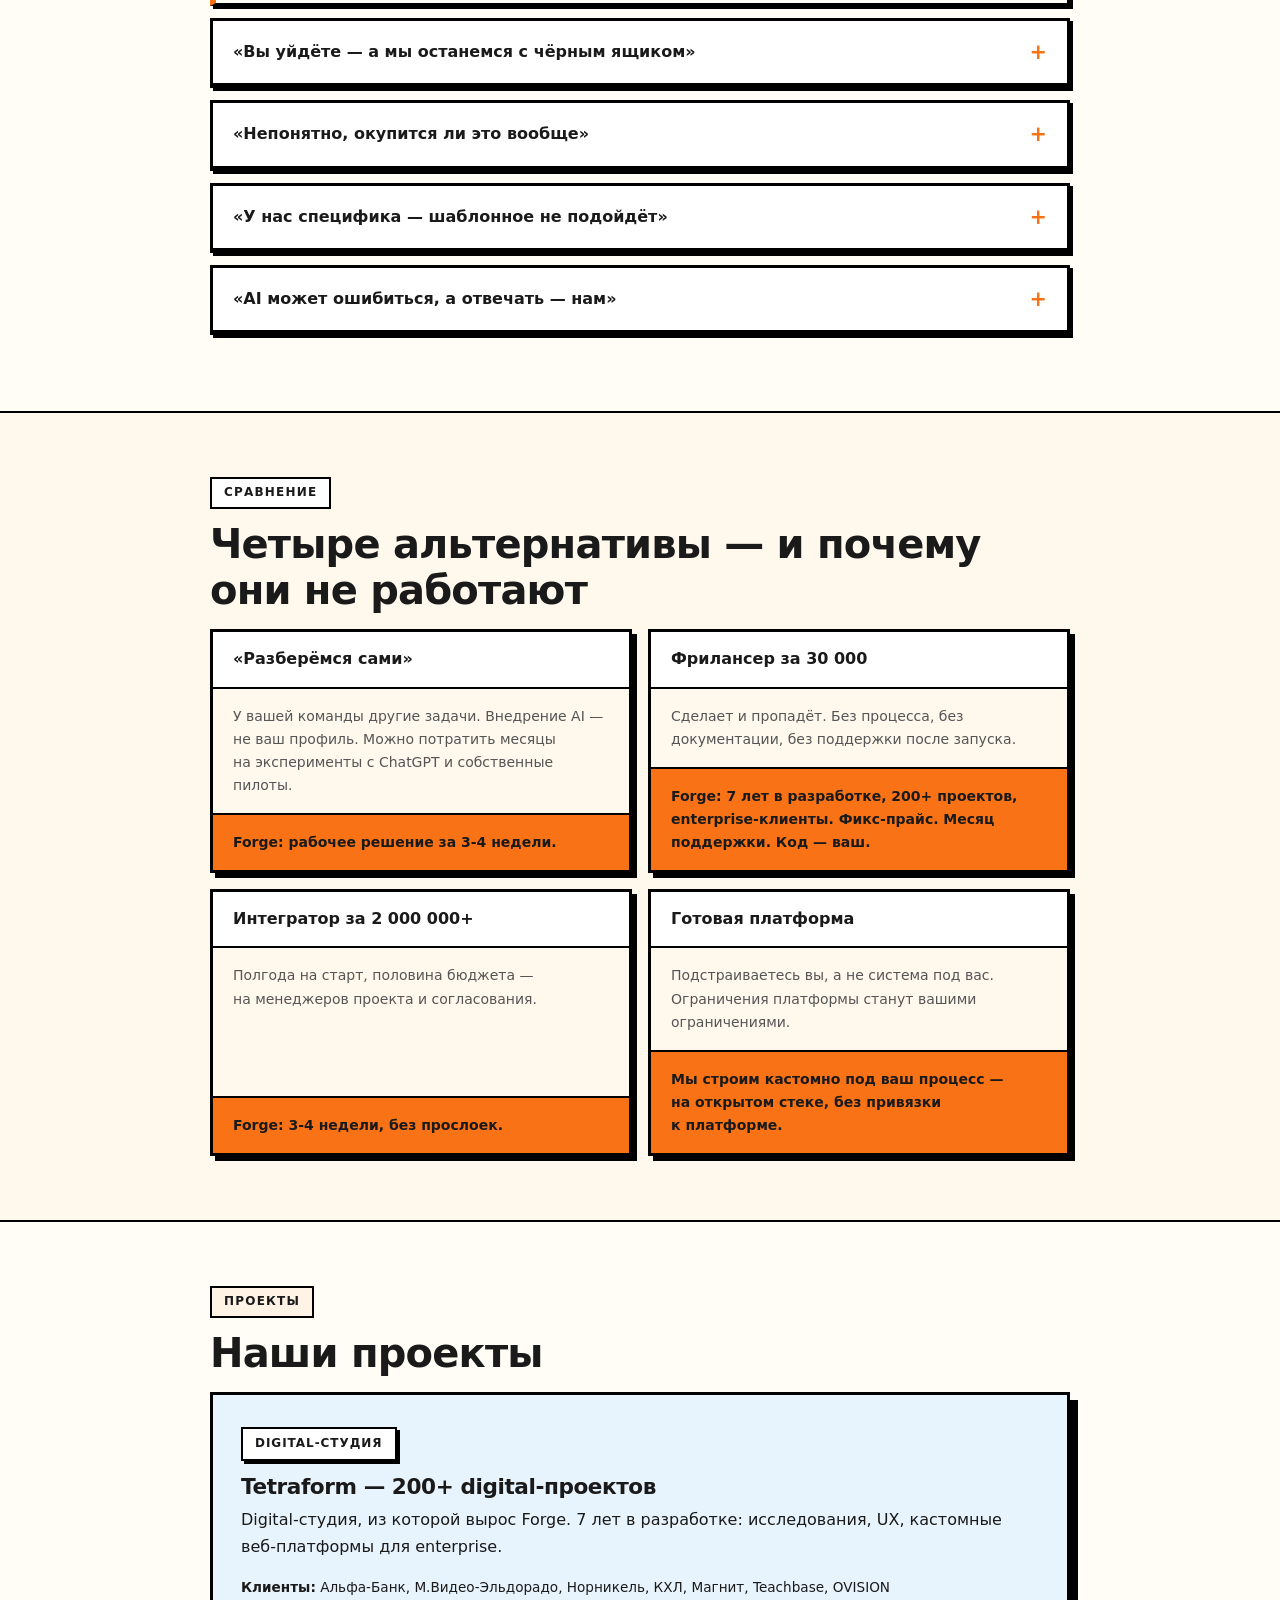
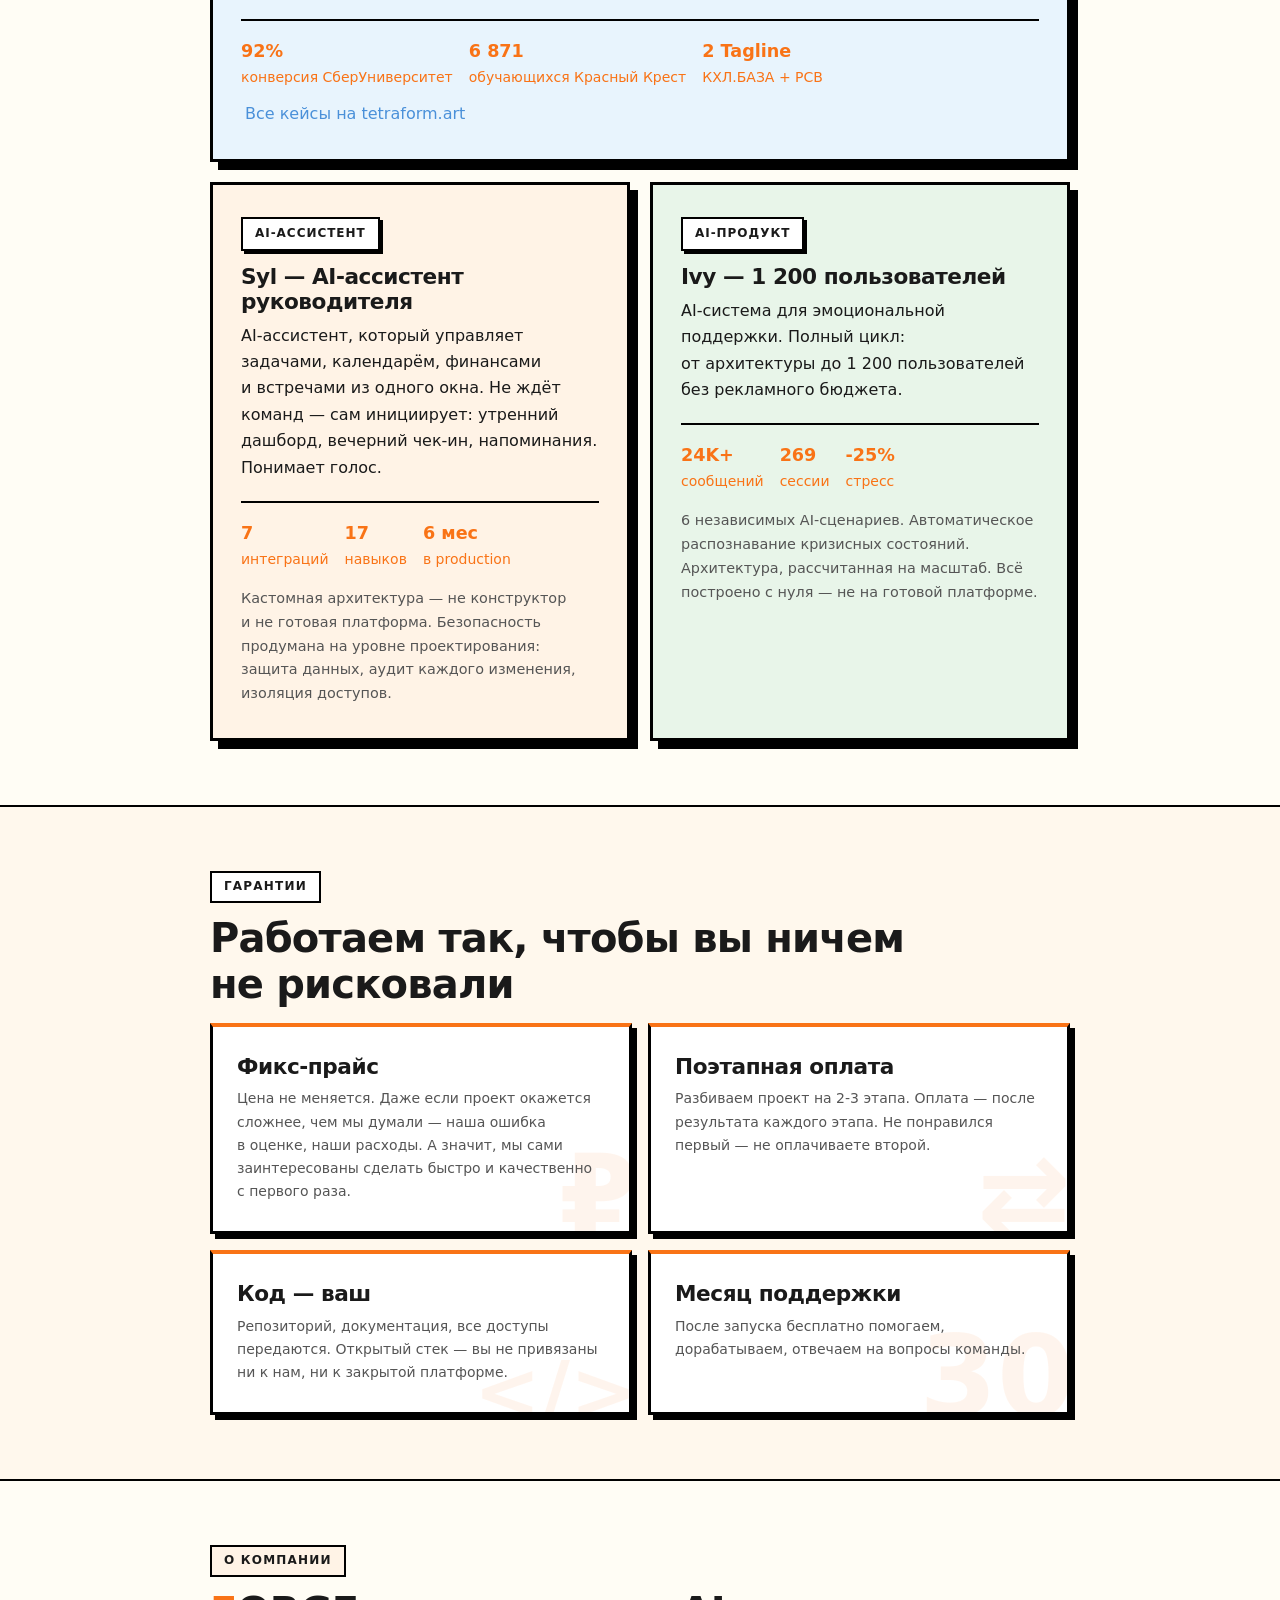
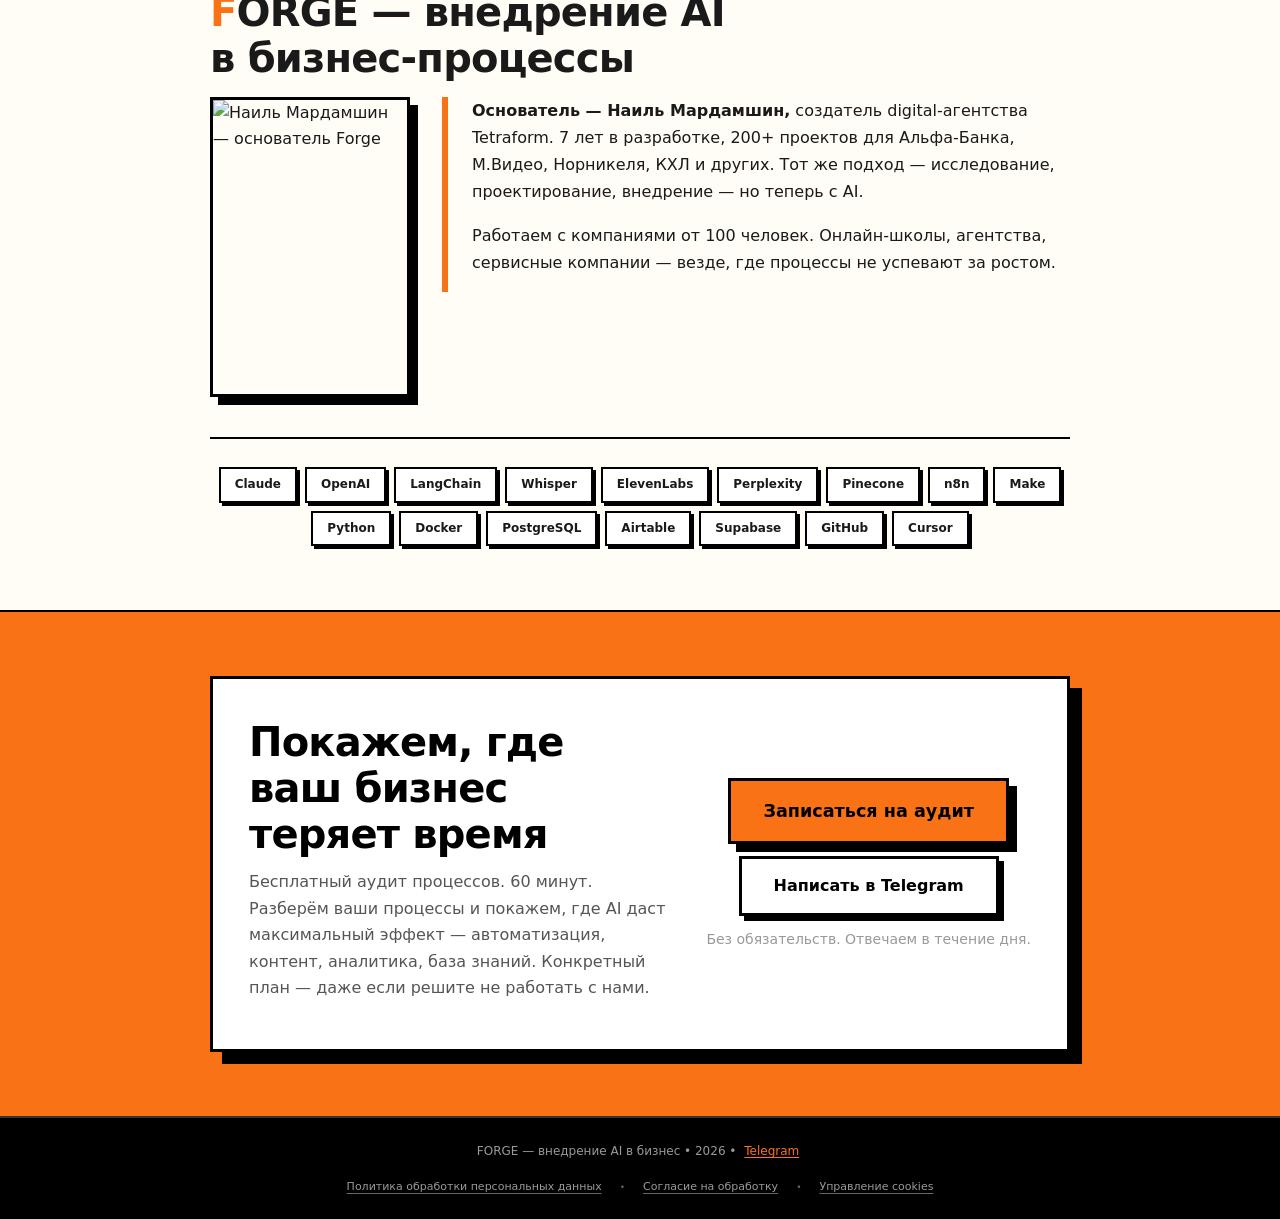
==== commit 0810fc37: "chore: bump css cache buster (form neutral styles)" ====
--- a/index.html
+++ b/index.html
@@ -35,7 +35,7 @@
     <link rel="preload" as="font" type="font/woff2" href="assets/fonts/inter-cyrillic.woff2" crossorigin>
     <link rel="preload" as="font" type="font/woff2" href="assets/fonts/inter-latin.woff2" crossorigin>
     <link rel="preload" as="font" type="font/woff2" href="assets/fonts/spacegrotesk-latin-700.woff2" crossorigin>
-    <link rel="stylesheet" href="style.css?v=20260409_p2_a11y">
+    <link rel="stylesheet" href="style.css?v=20260409_form_neutral">
     <noscript><style>.fade-in { opacity: 1 !important; transform: none !important; }</style></noscript>
     <script type="application/ld+json">
     {
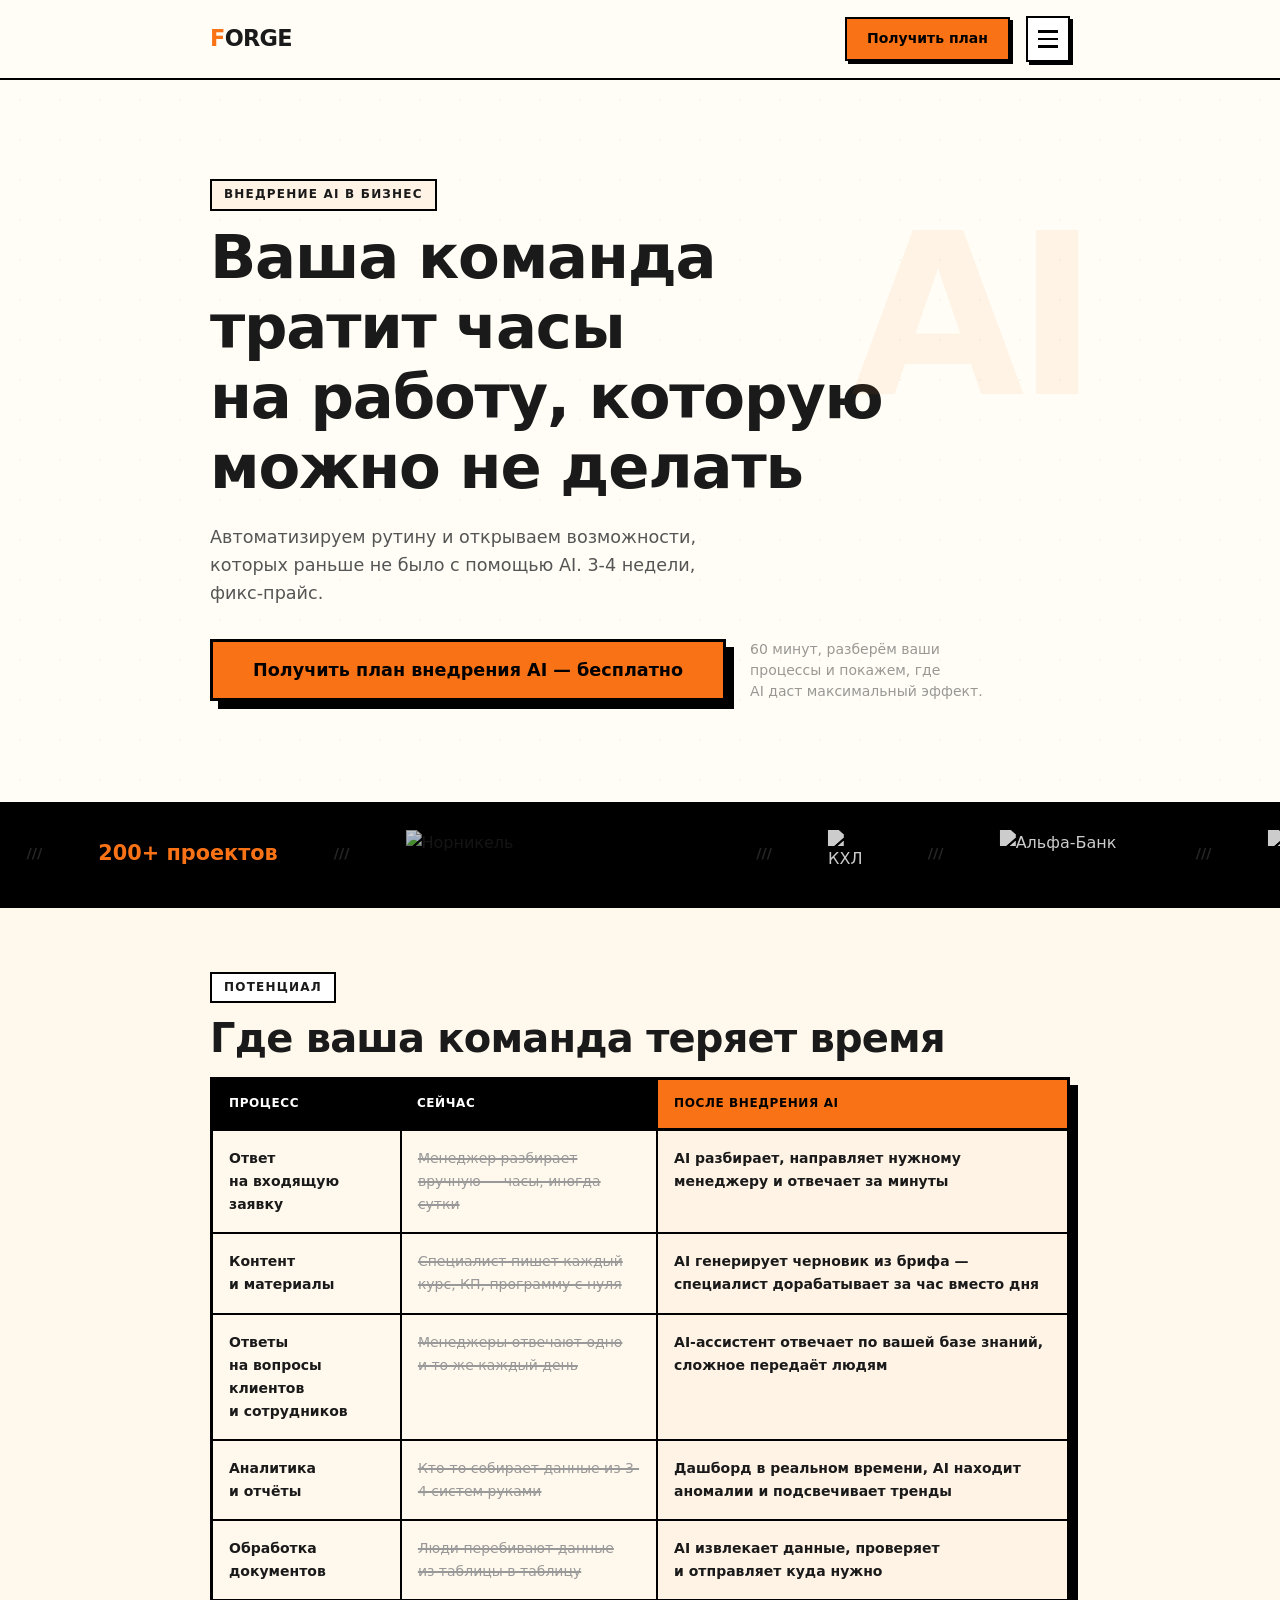
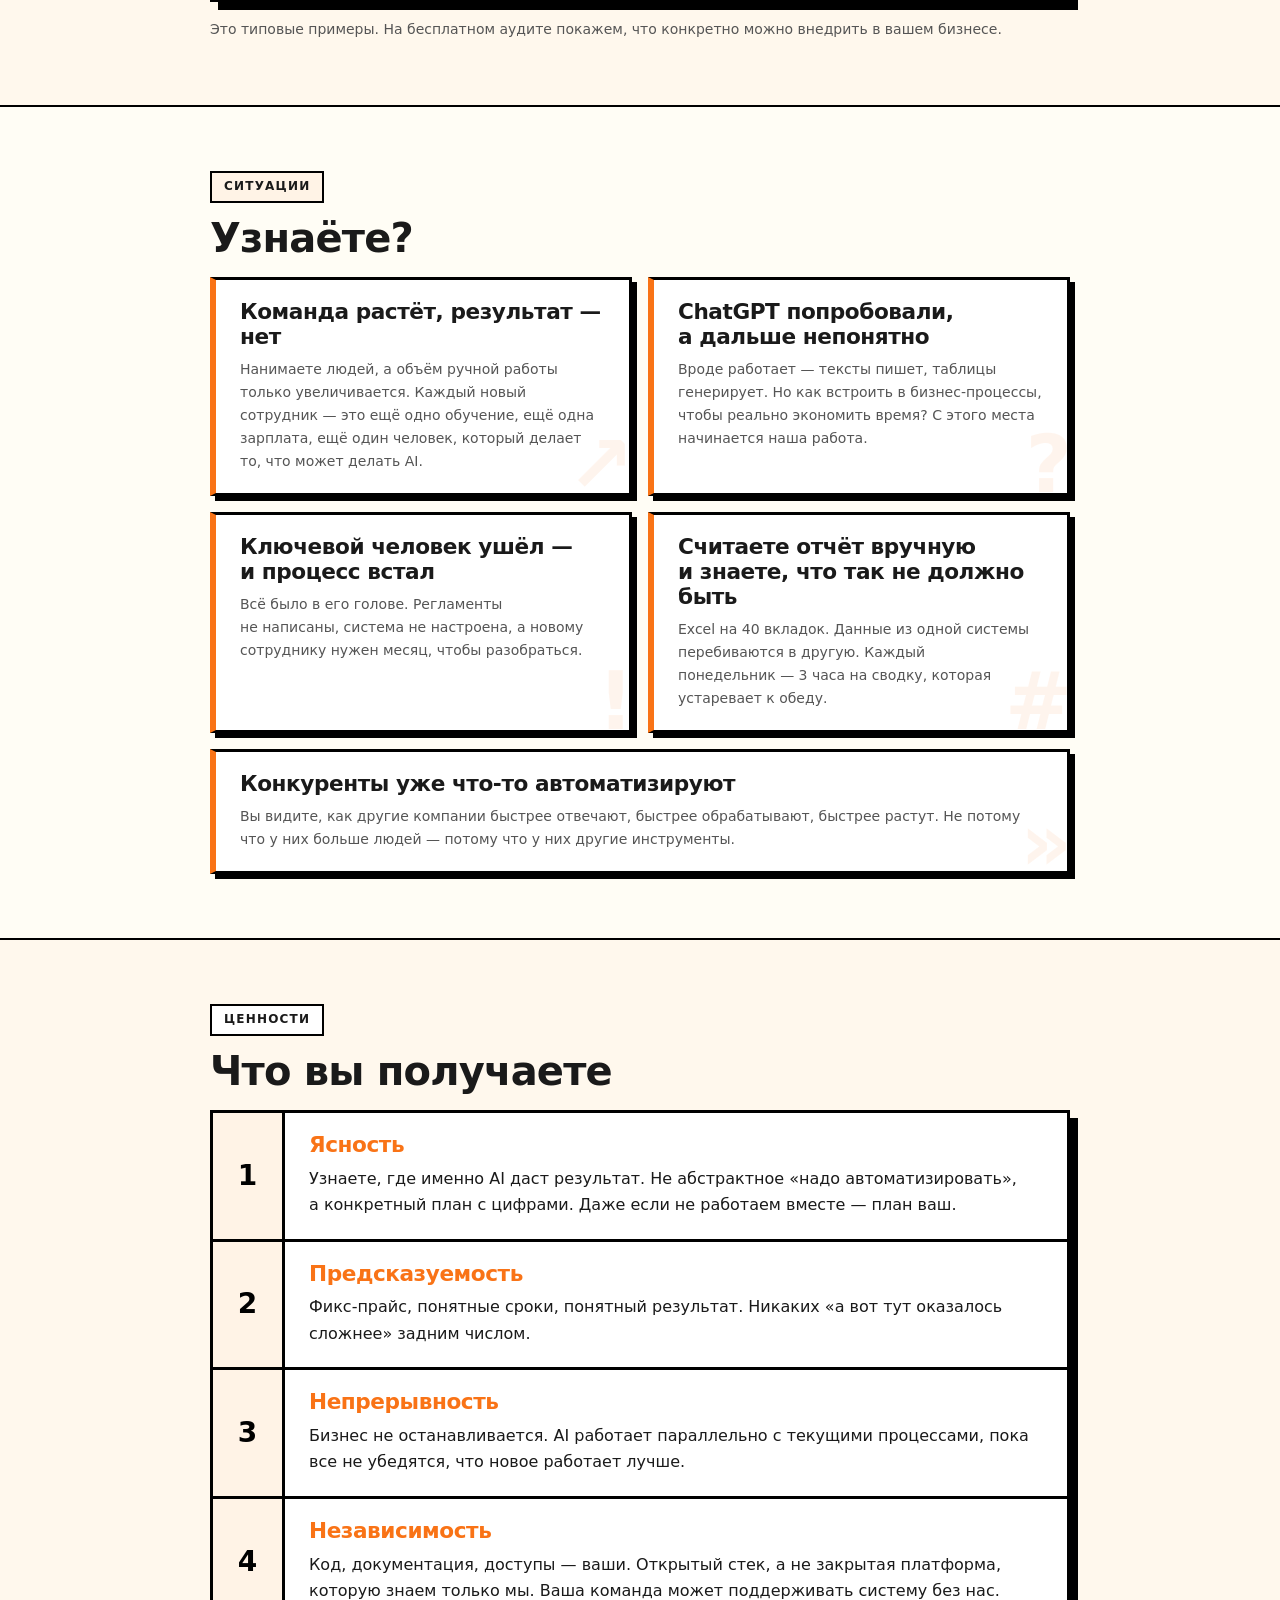
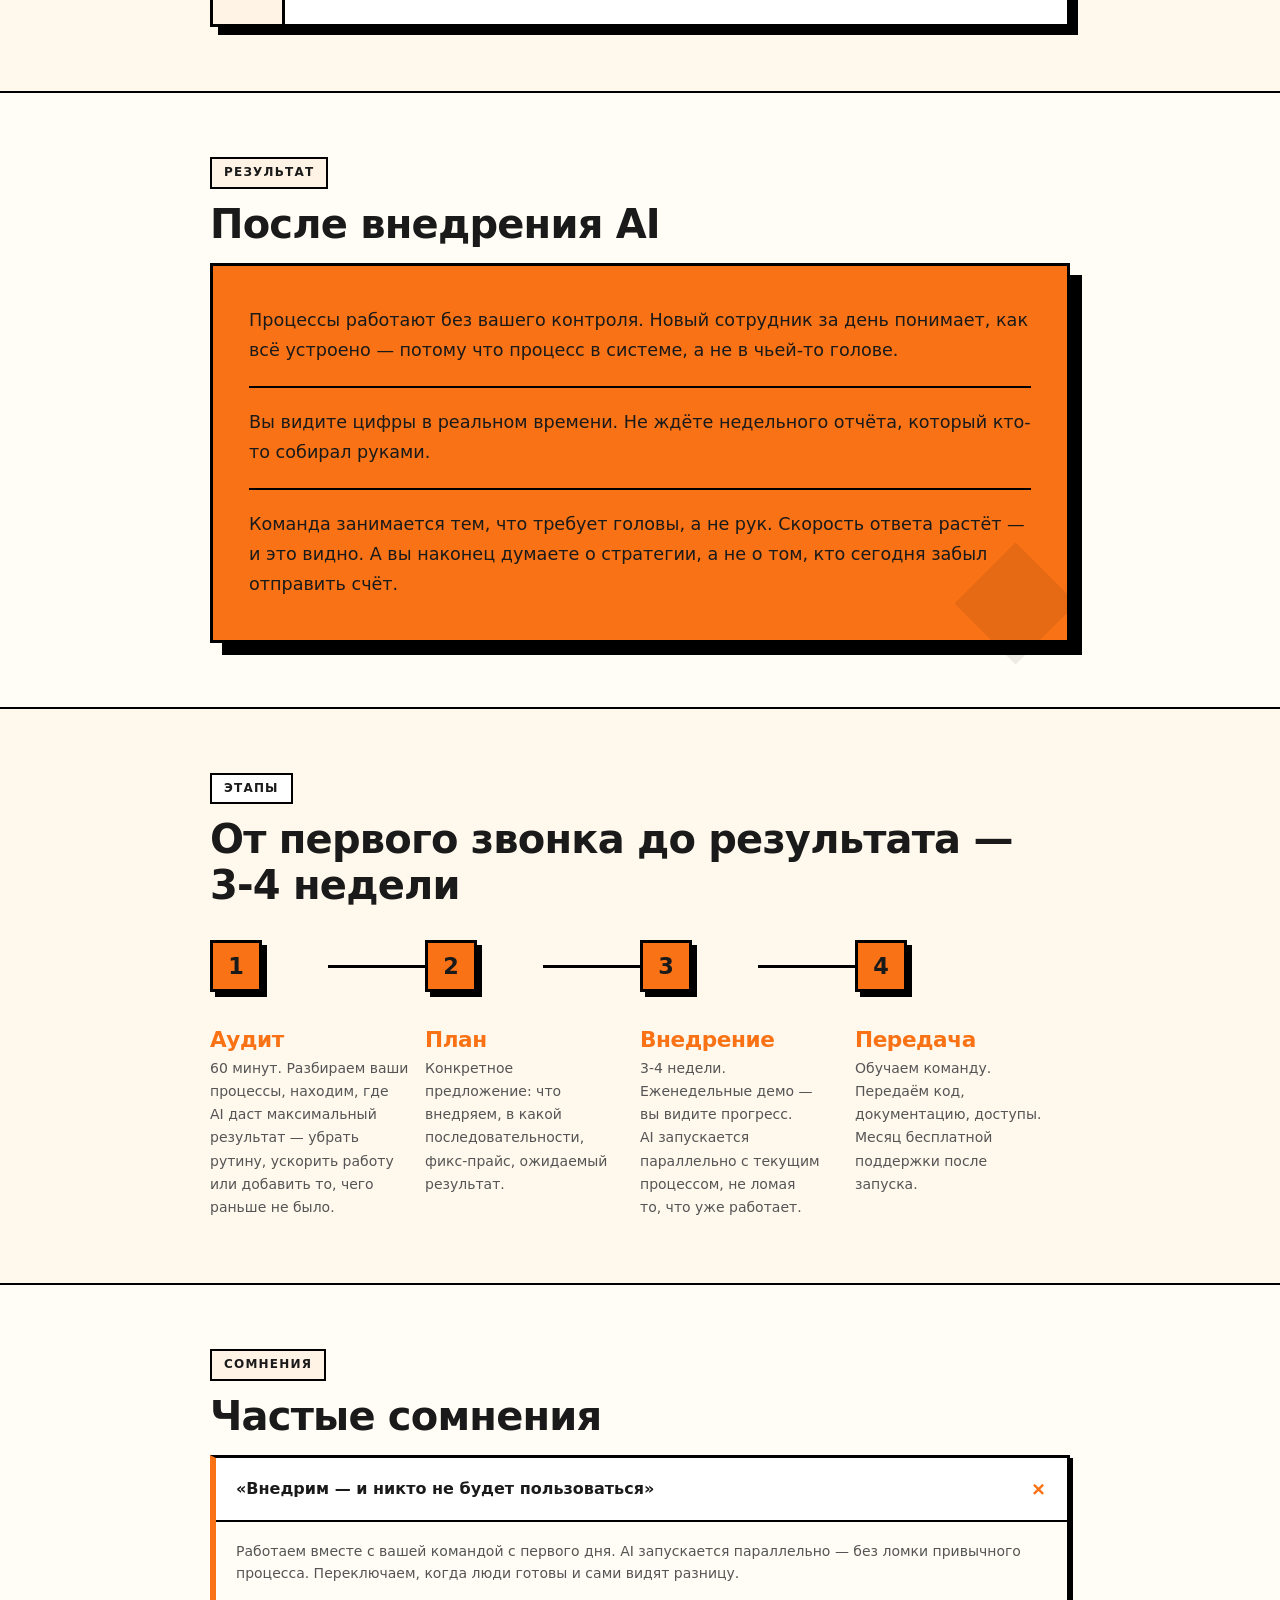
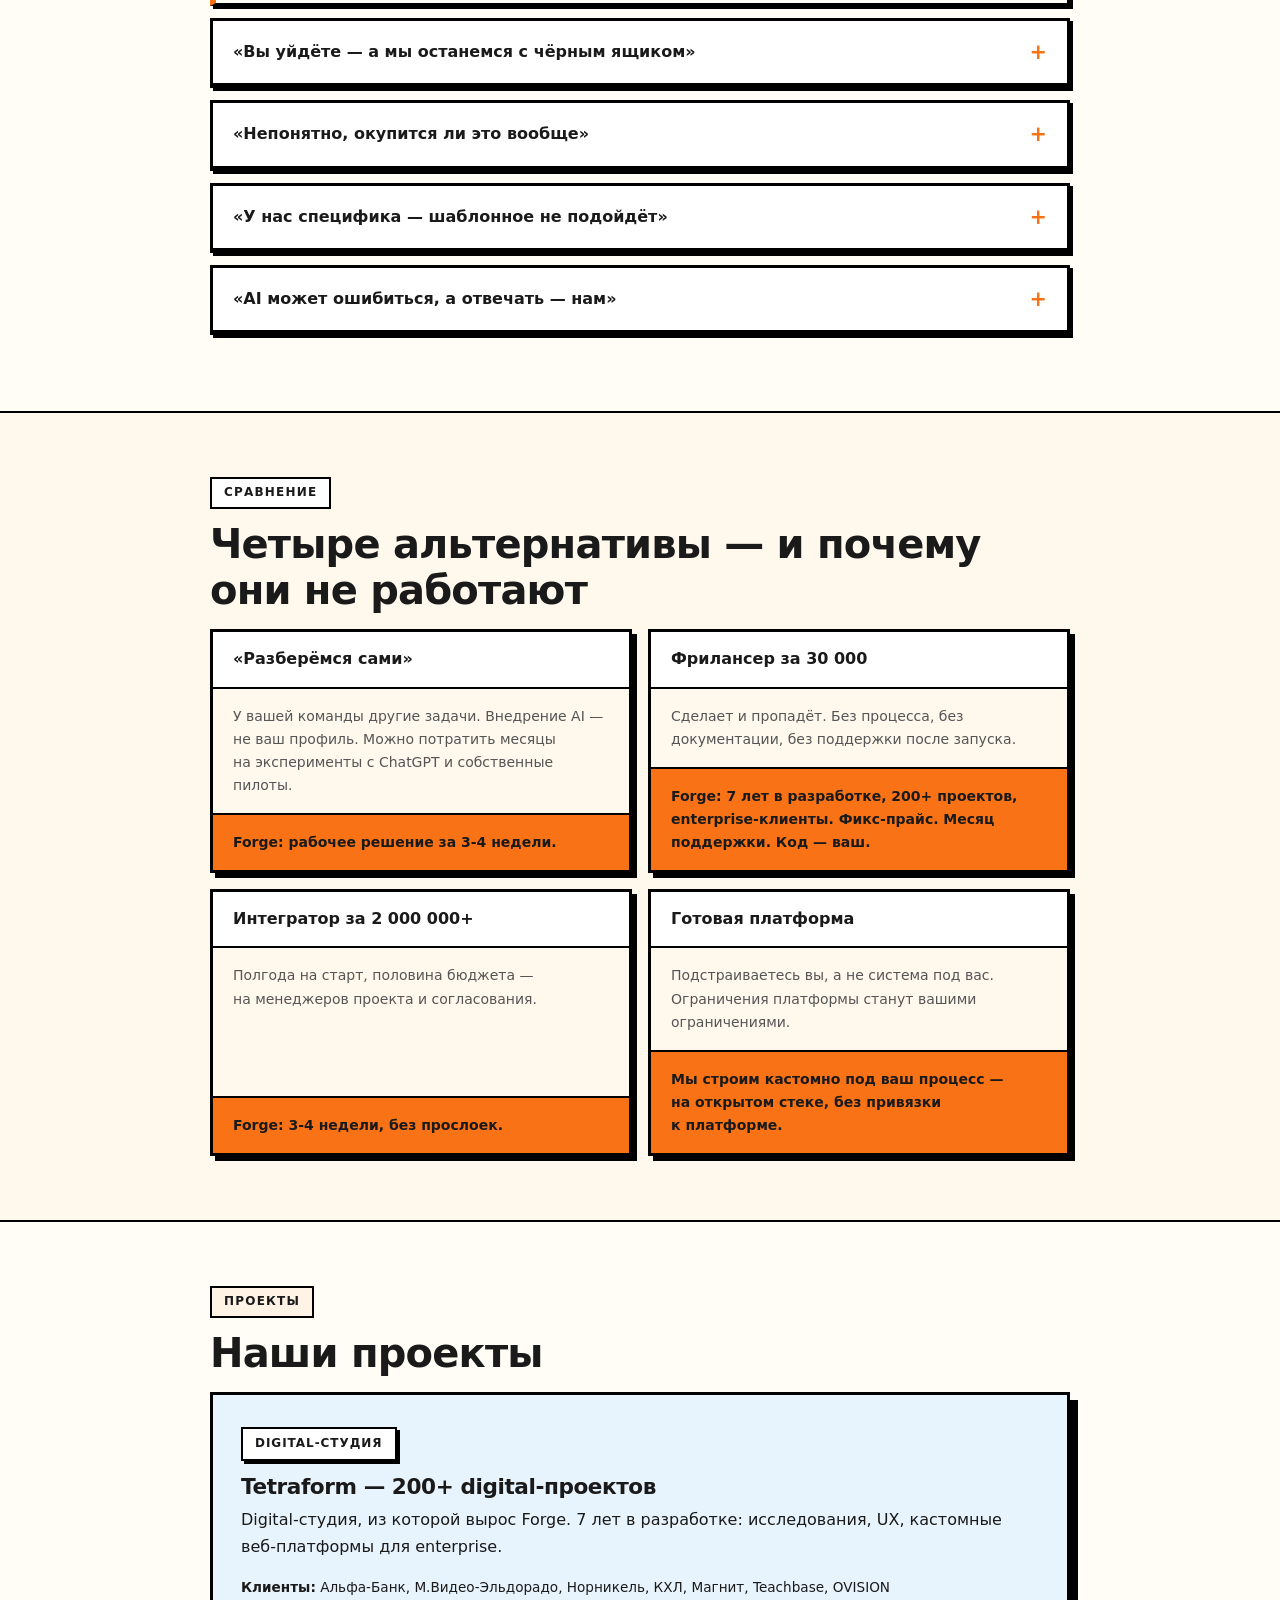
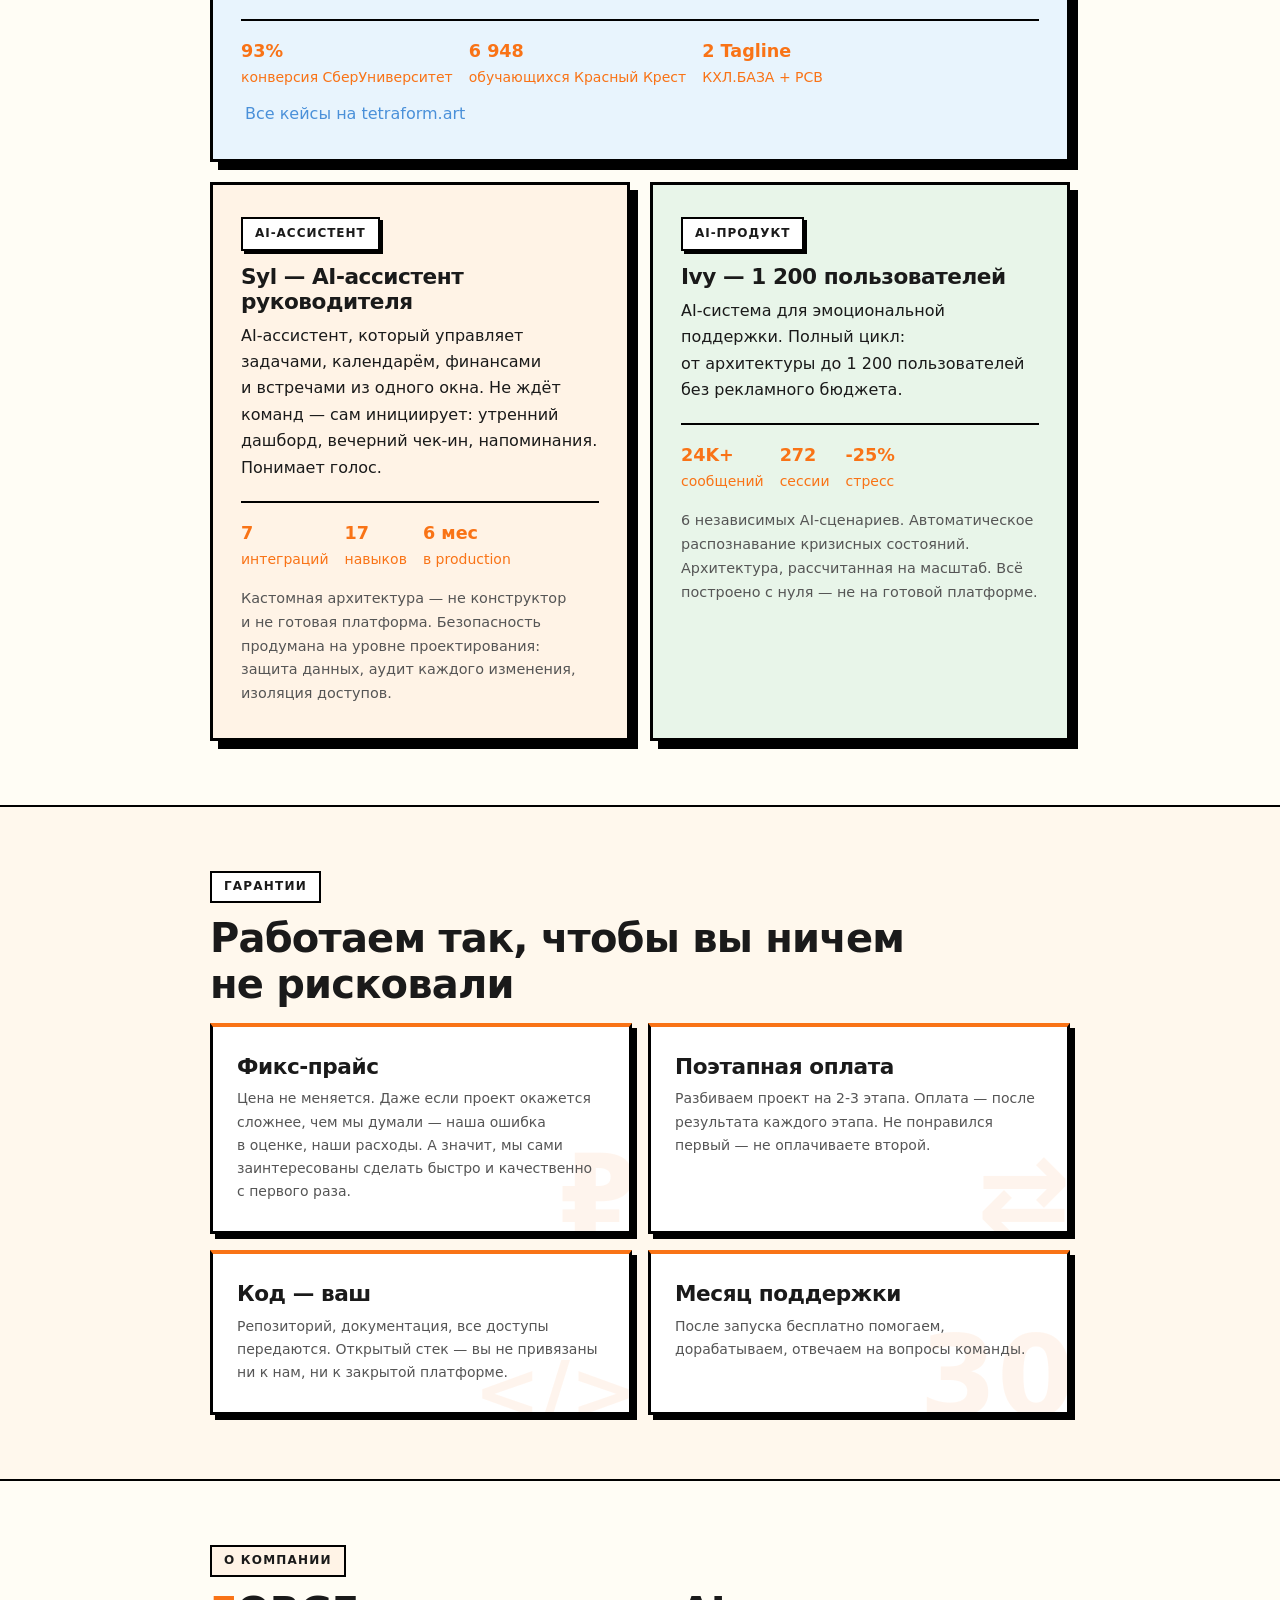
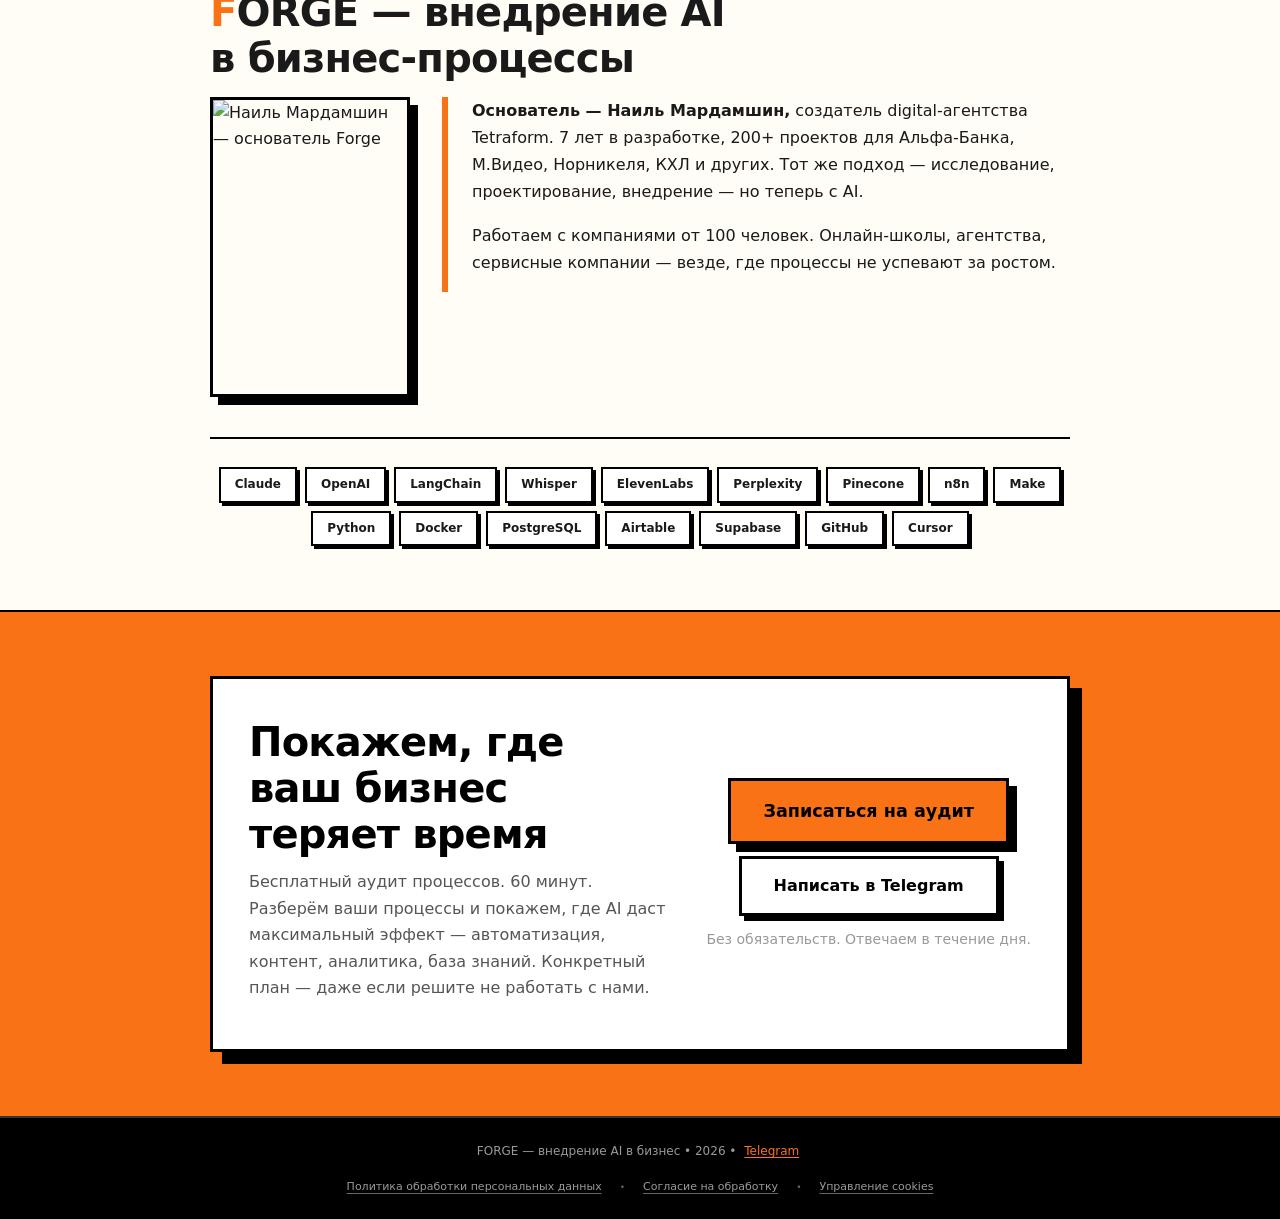
==== commit 75c7a1fc: "copy: remove em-dash before «с помощью AI» in hero/og/twitter" ====
--- a/index.html
+++ b/index.html
@@ -12,7 +12,7 @@
     <meta name="description" content="Автоматизация рутины, генерация контента, аналитика. Внедряем за 3-4 недели, фикс-прайс. 200+ проектов. Альфа-Банк, Норникель, КХЛ в портфолио.">
     <link rel="canonical" href="https://forge-ai.io/">
     <meta property="og:title" content="Forge — внедрение AI в бизнес">
-    <meta property="og:description" content="Убираем рутину и добавляем возможности, которых раньше не было — с помощью AI. 3-4 недели, фикс-прайс.">
+    <meta property="og:description" content="Автоматизируем рутину и открываем возможности, которых раньше не было с помощью AI. 3-4 недели, фикс-прайс.">
     <meta property="og:type" content="website">
     <meta property="og:image" content="https://forge-ai.io/assets/images/og-image.png?v=2">
     <meta property="og:image:secure_url" content="https://forge-ai.io/assets/images/og-image.png?v=2">
@@ -25,7 +25,7 @@
     <meta property="og:locale" content="ru_RU">
     <meta name="twitter:card" content="summary_large_image">
     <meta name="twitter:title" content="Forge — внедрение AI в бизнес">
-    <meta name="twitter:description" content="Убираем рутину и добавляем возможности, которых раньше не было — с помощью AI. 3-4 недели, фикс-прайс.">
+    <meta name="twitter:description" content="Автоматизируем рутину и открываем возможности, которых раньше не было с помощью AI. 3-4 недели, фикс-прайс.">
     <meta name="twitter:image" content="https://forge-ai.io/assets/images/og-image.png?v=2">
     <meta name="twitter:image:alt" content="Forge — внедрение AI в бизнес-процессы">
     <link rel="icon" type="image/svg+xml" href="assets/favicon.svg">
@@ -272,7 +272,7 @@
     <div class="hero-inner">
         <p class="section-label">Внедрение AI в бизнес</p>
         <h1>Ваша команда тратит часы на&nbsp;работу, которую можно не&nbsp;делать</h1>
-        <p class="subtitle">Убираем рутину и&nbsp;добавляем возможности, которых раньше не&nbsp;было с&nbsp;помощью AI. 3&#8209;4&nbsp;недели, <span style="white-space:nowrap">фикс-прайс.</span></p>
+        <p class="subtitle">Автоматизируем рутину и&nbsp;открываем возможности, которых раньше не&nbsp;было с&nbsp;помощью AI. 3&#8209;4&nbsp;недели, <span style="white-space:nowrap">фикс-прайс.</span></p>
         <div class="cta-row">
             <button type="button" class="btn btn-primary" data-lead-modal="hero">Получить план внедрения AI — бесплатно</button>
             <span class="cta-sub">60&nbsp;минут, разберём ваши процессы и&nbsp;покажем, где AI&nbsp;даст максимальный эффект.</span>
@@ -751,6 +751,6 @@
     </div>
 </div>
 
-<script src="main.js?v=20260409_metrica_id" defer></script>
+<script src="main.js?v=20260409_metrica_goals" defer></script>
 </body>
 </html>
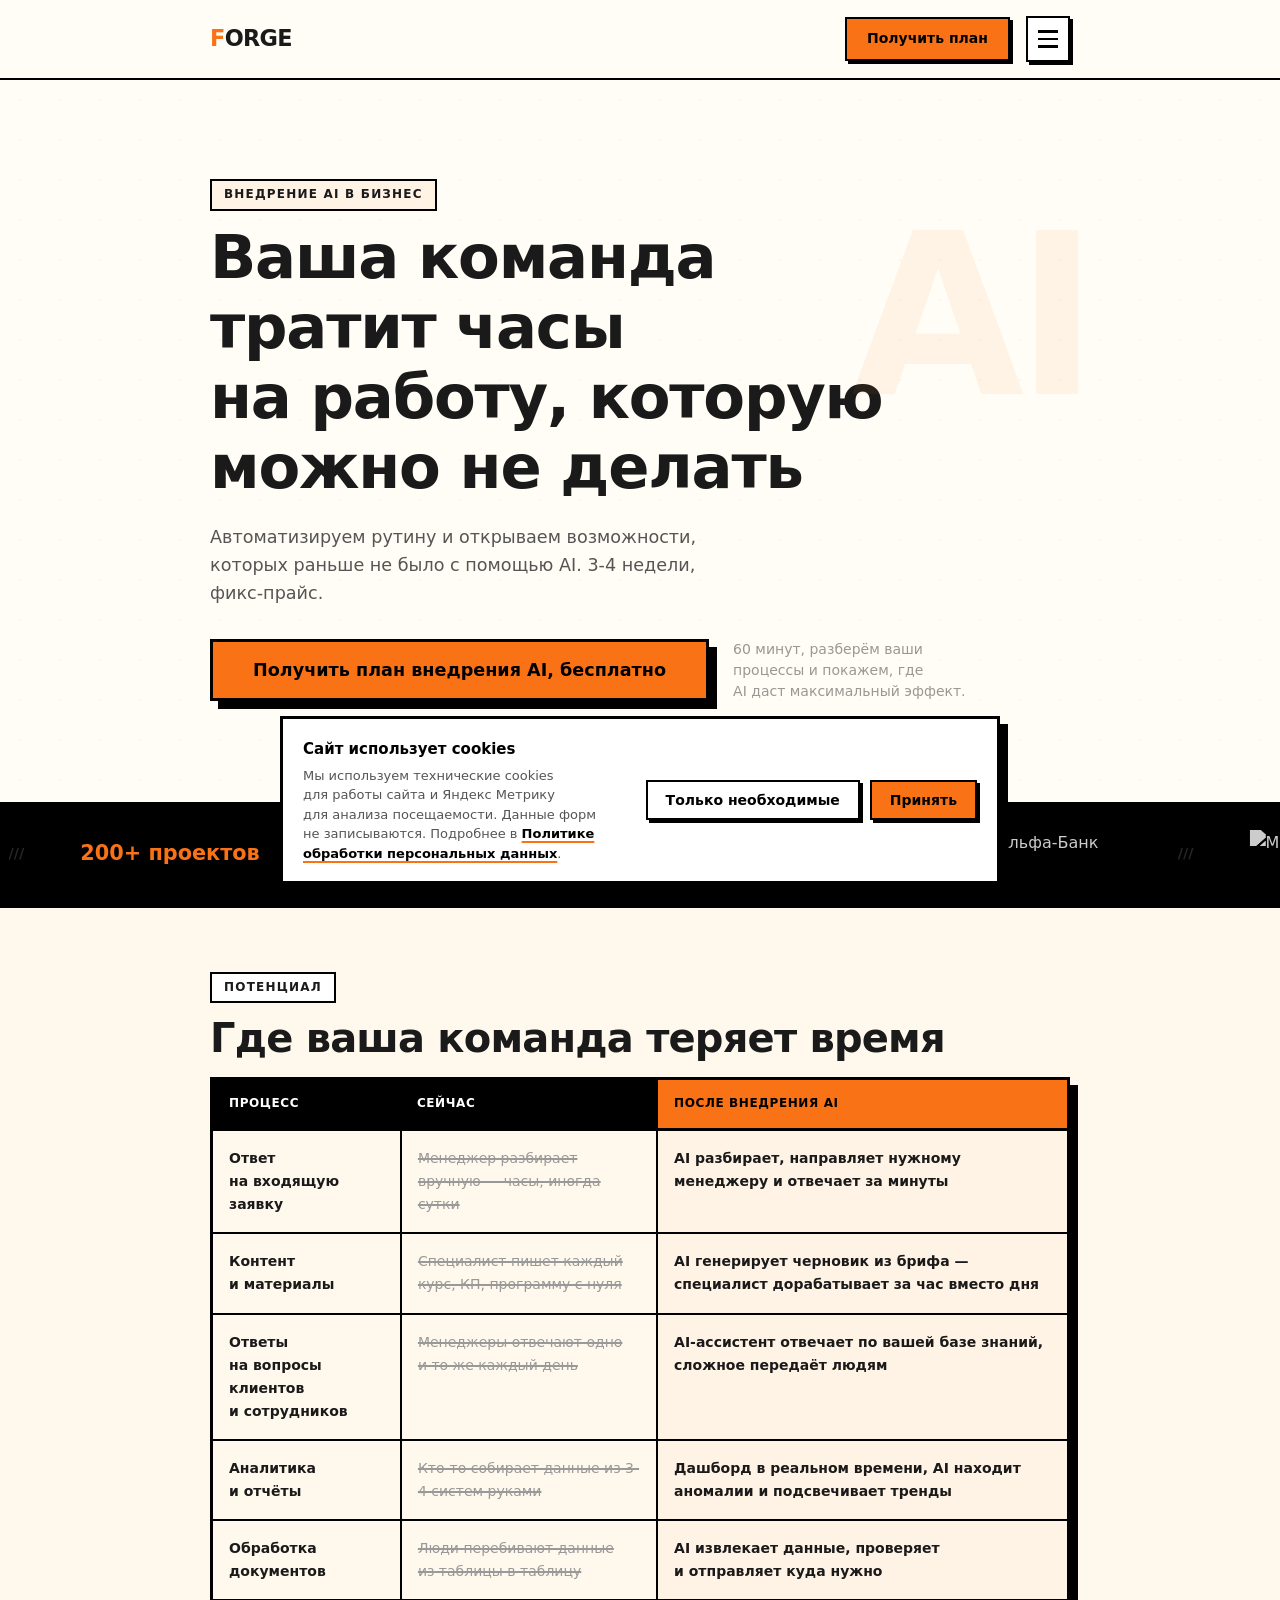
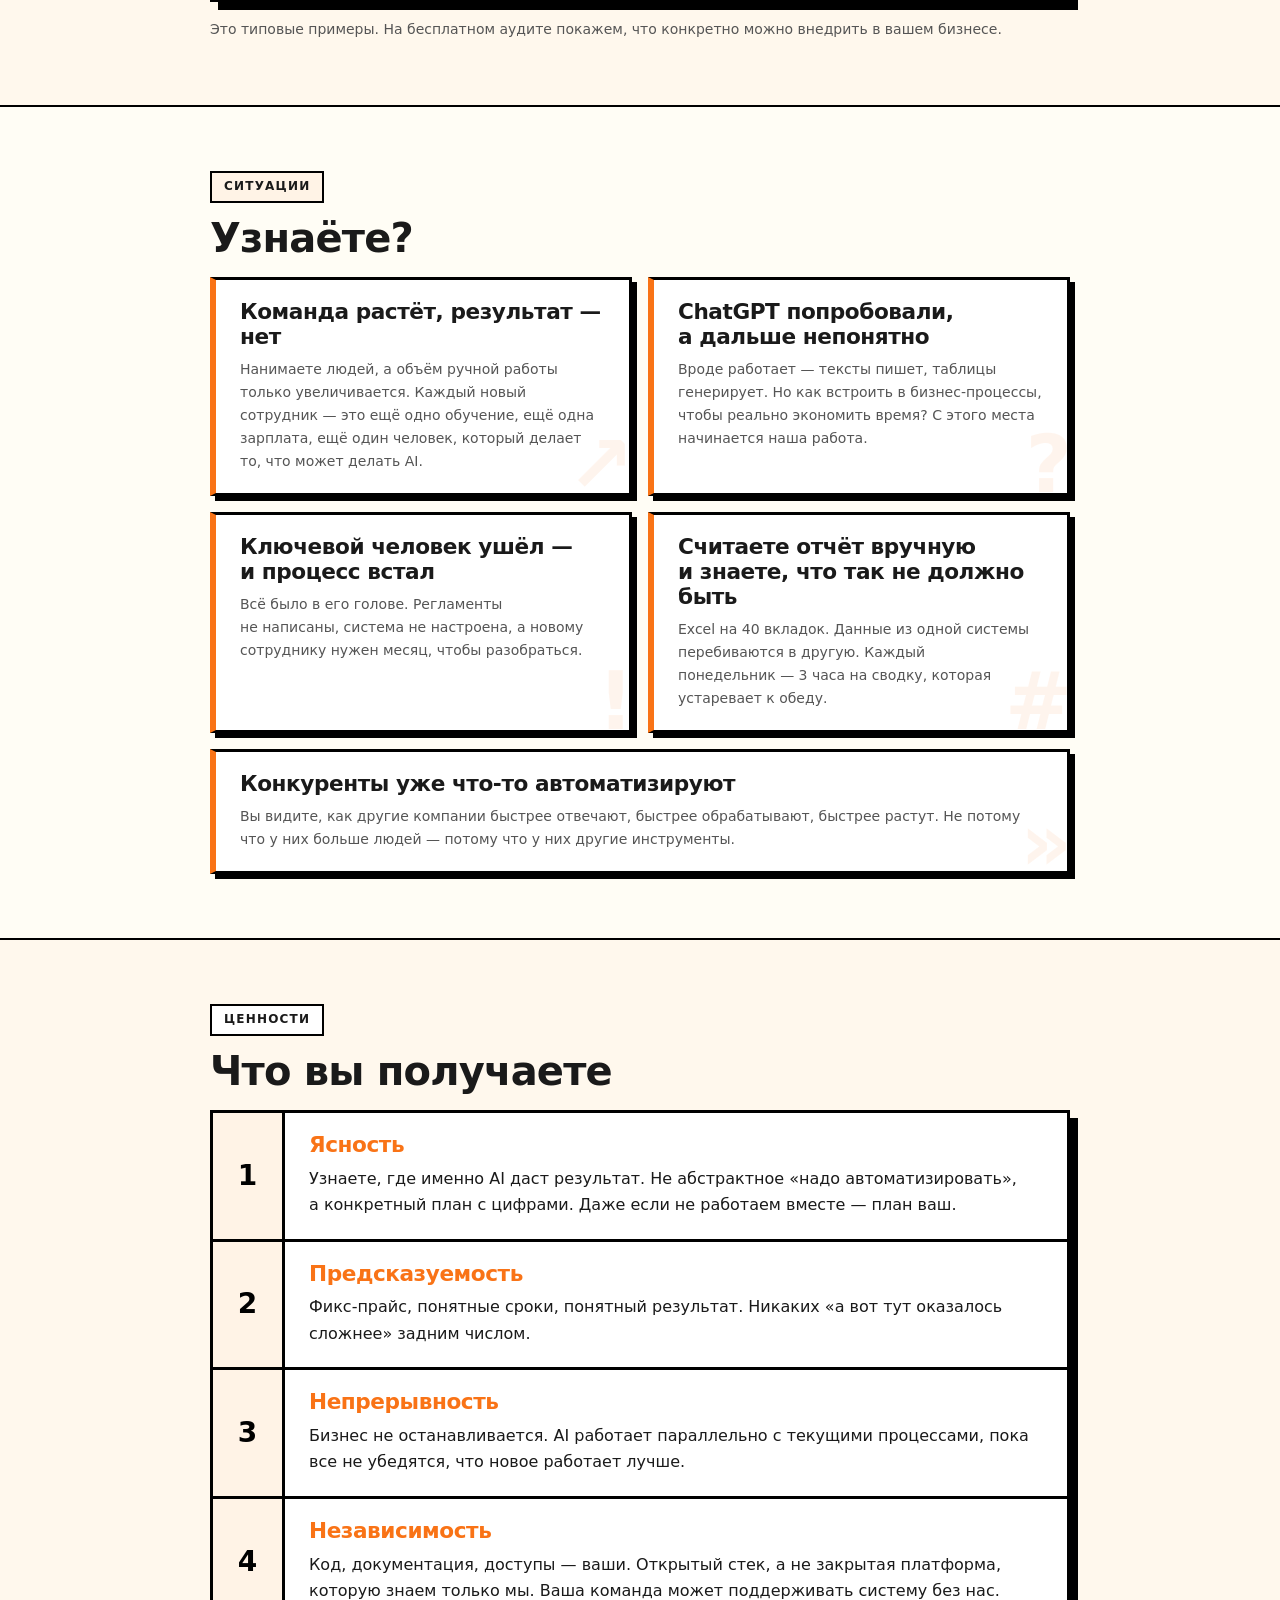
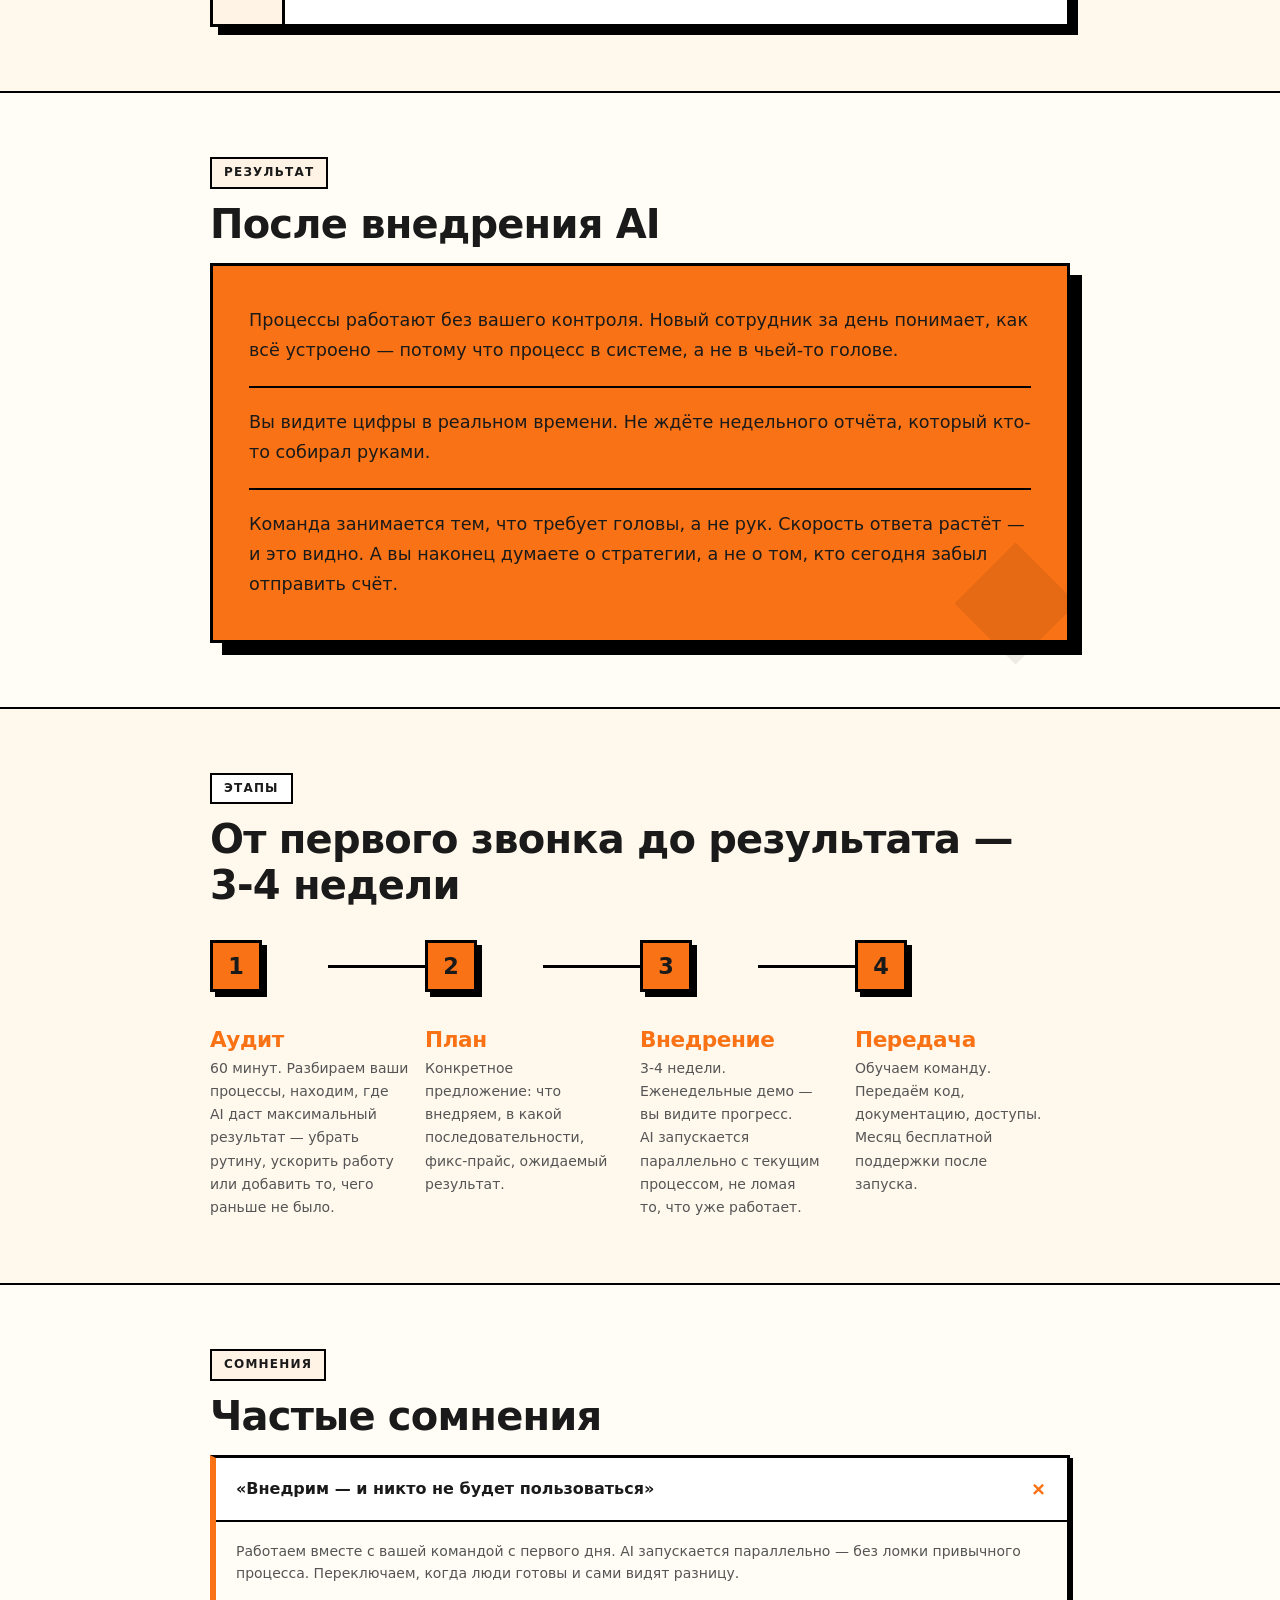
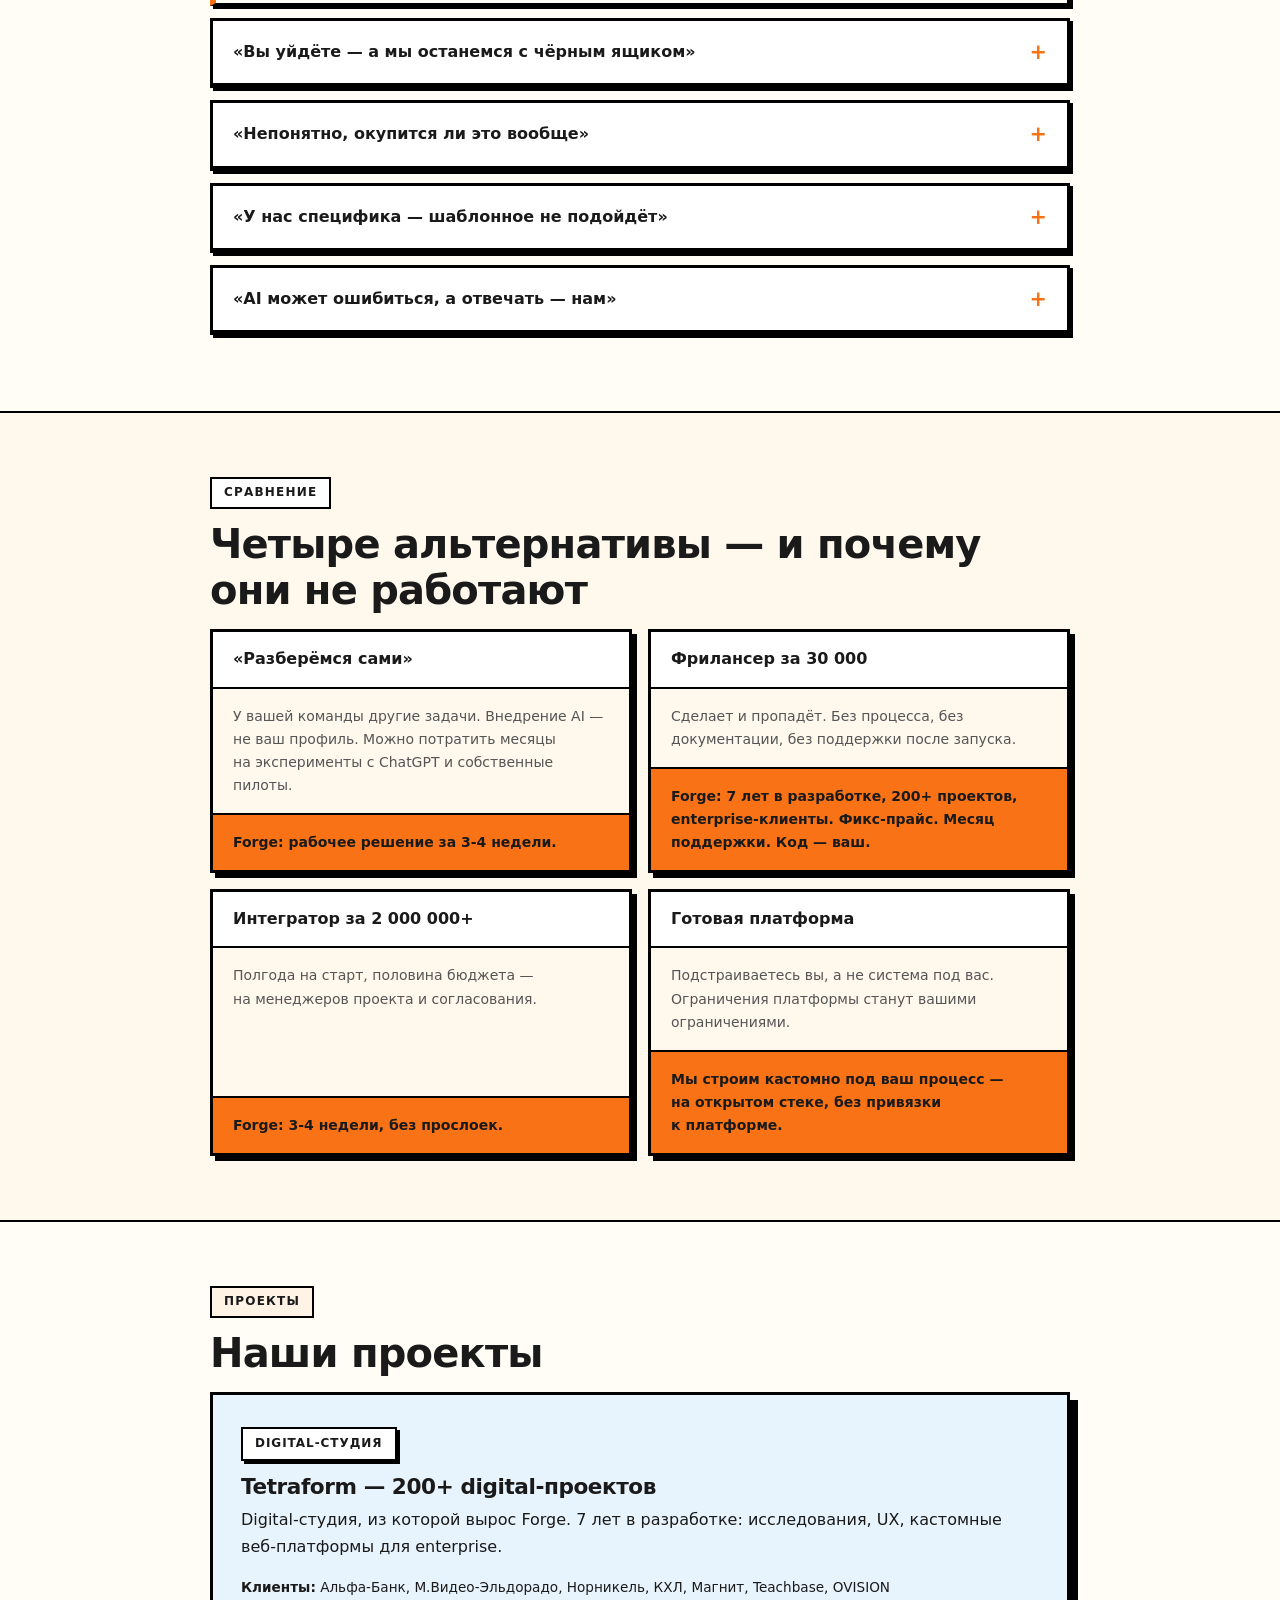
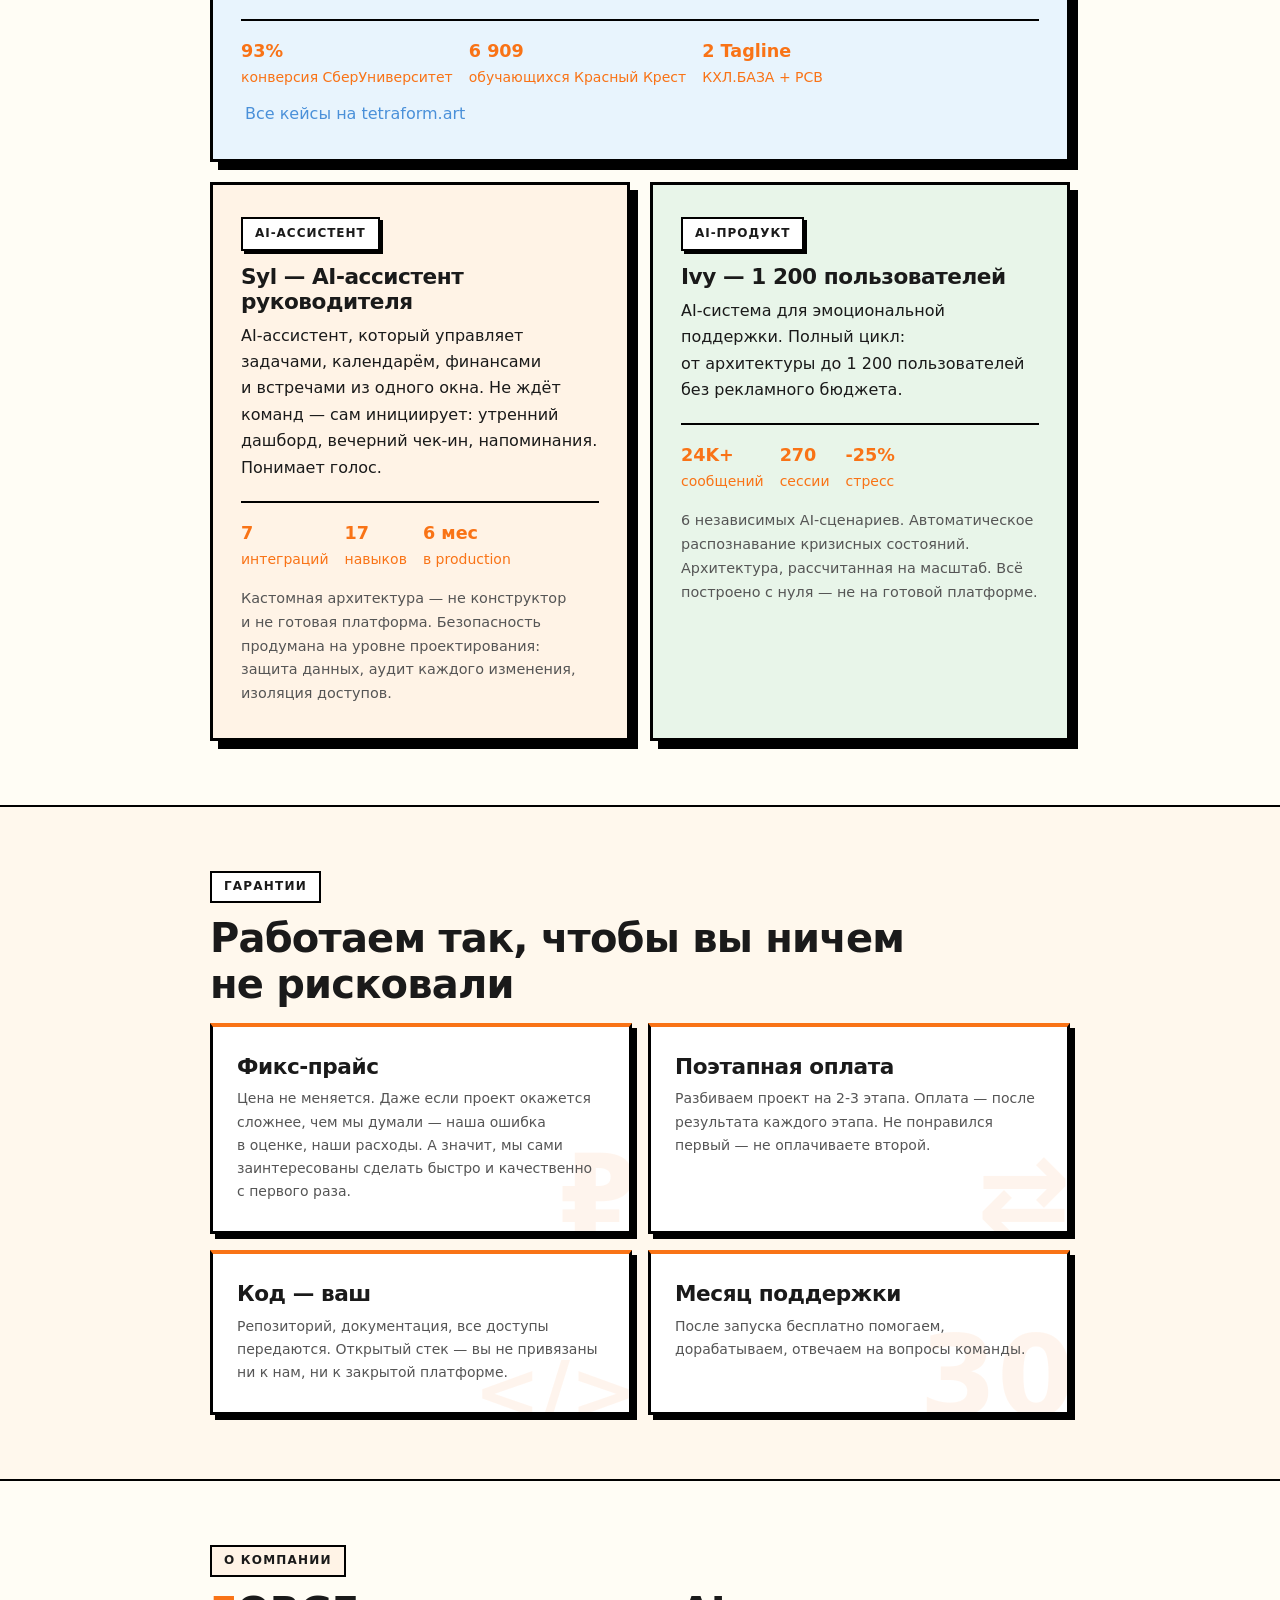
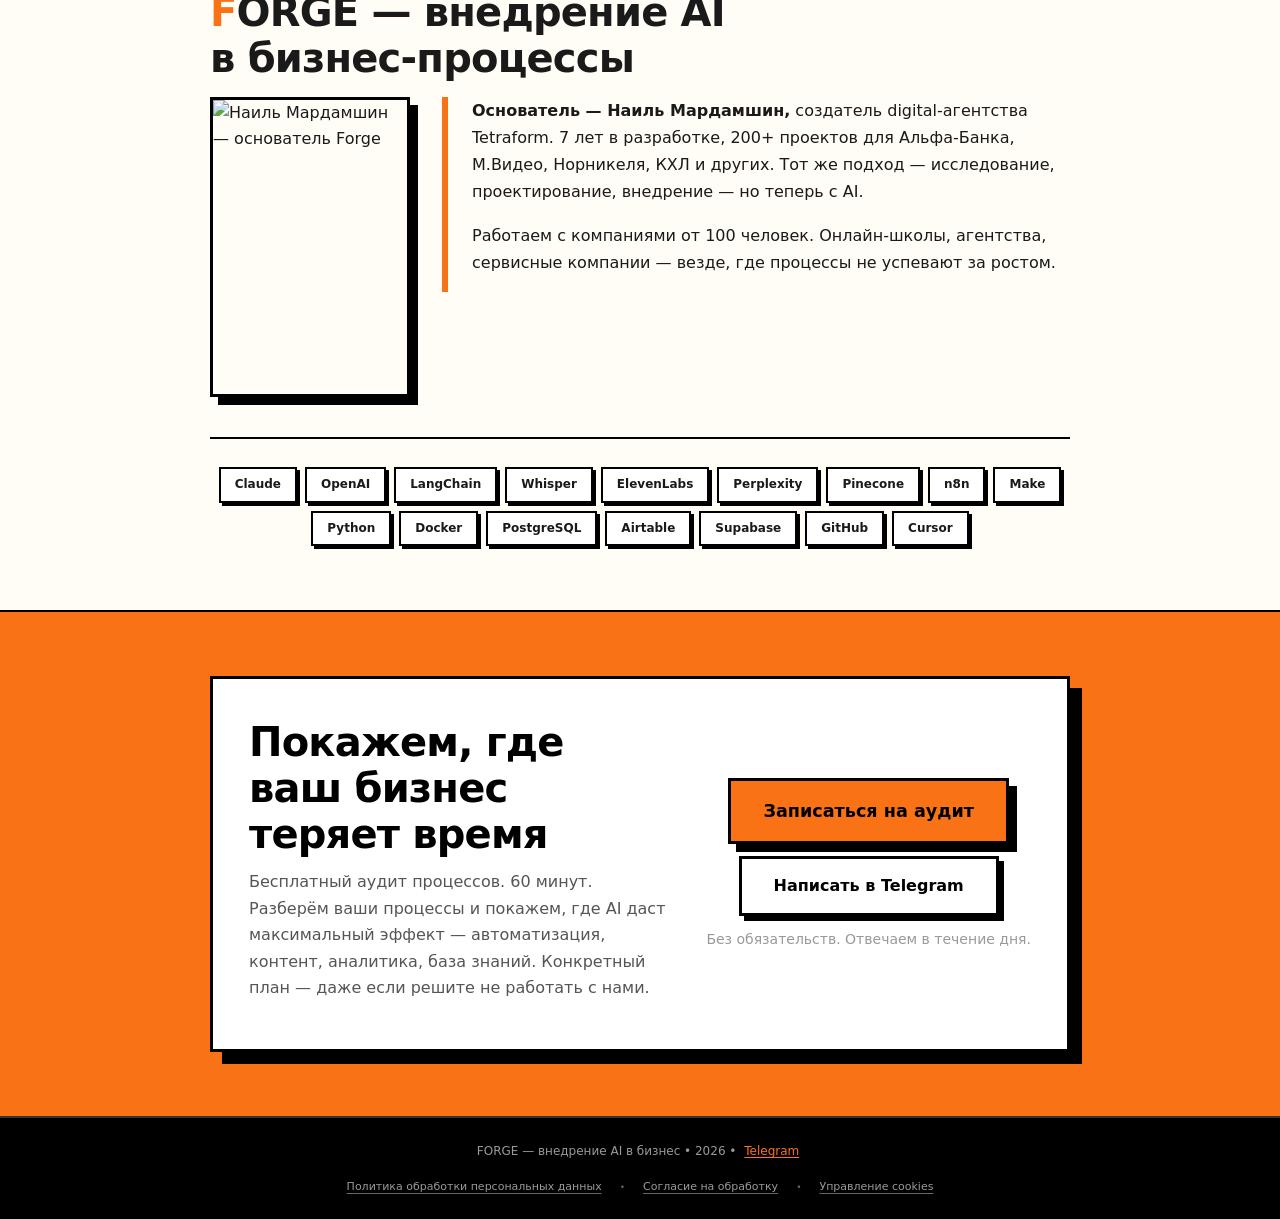
==== commit abbda8f4: "fix(legal): self-host fonts on legal pages + honor reject-after-accept Review-driven fixes for the c" ====
--- a/index.html
+++ b/index.html
@@ -274,7 +274,7 @@
         <h1>Ваша команда тратит часы на&nbsp;работу, которую можно не&nbsp;делать</h1>
         <p class="subtitle">Автоматизируем рутину и&nbsp;открываем возможности, которых раньше не&nbsp;было с&nbsp;помощью AI. 3&#8209;4&nbsp;недели, <span style="white-space:nowrap">фикс-прайс.</span></p>
         <div class="cta-row">
-            <button type="button" class="btn btn-primary" data-lead-modal="hero">Получить план внедрения AI — бесплатно</button>
+            <button type="button" class="btn btn-primary" data-lead-modal="hero">Получить план внедрения AI, бесплатно</button>
             <span class="cta-sub">60&nbsp;минут, разберём ваши процессы и&nbsp;покажем, где AI&nbsp;даст максимальный эффект.</span>
         </div>
     </div>
@@ -751,6 +751,6 @@
     </div>
 </div>
 
-<script src="main.js?v=20260409_metrica_goals" defer></script>
+<script src="main.js?v=20260410_reject_reload" defer></script>
 </body>
 </html>
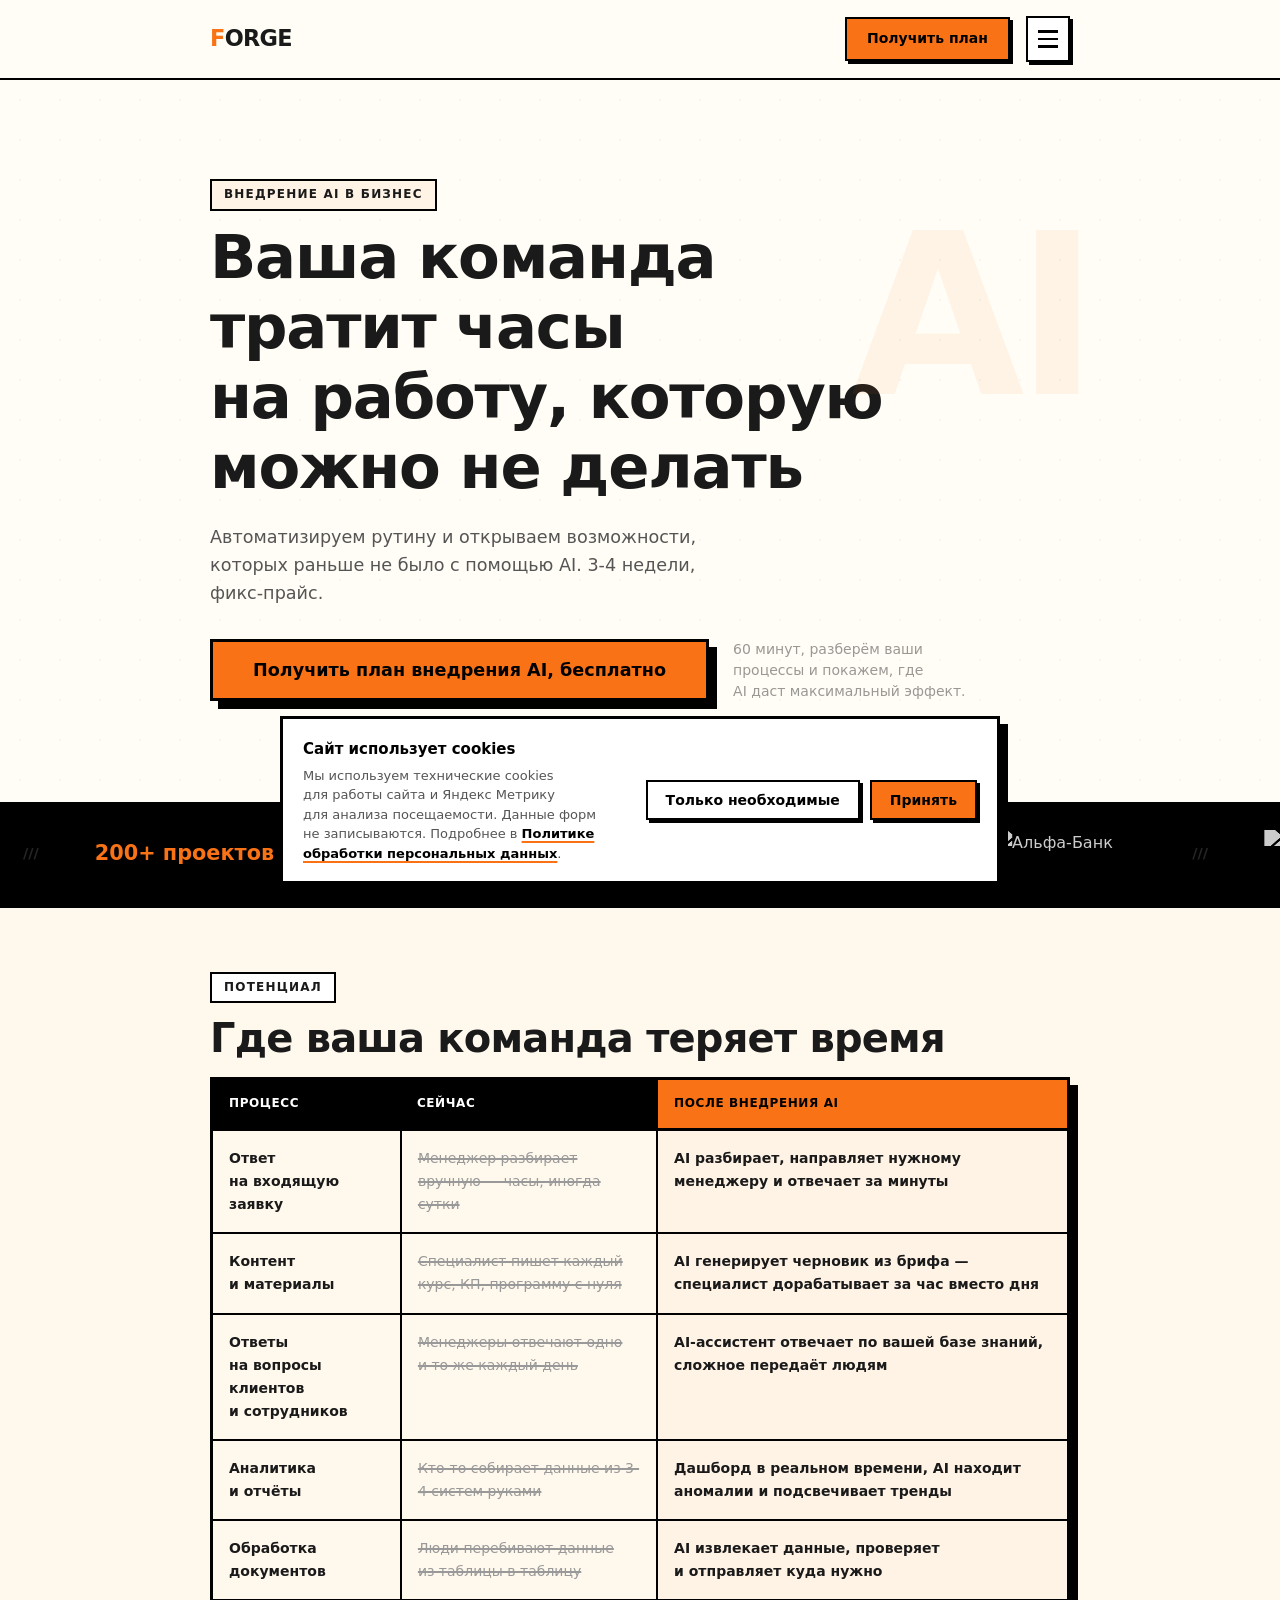
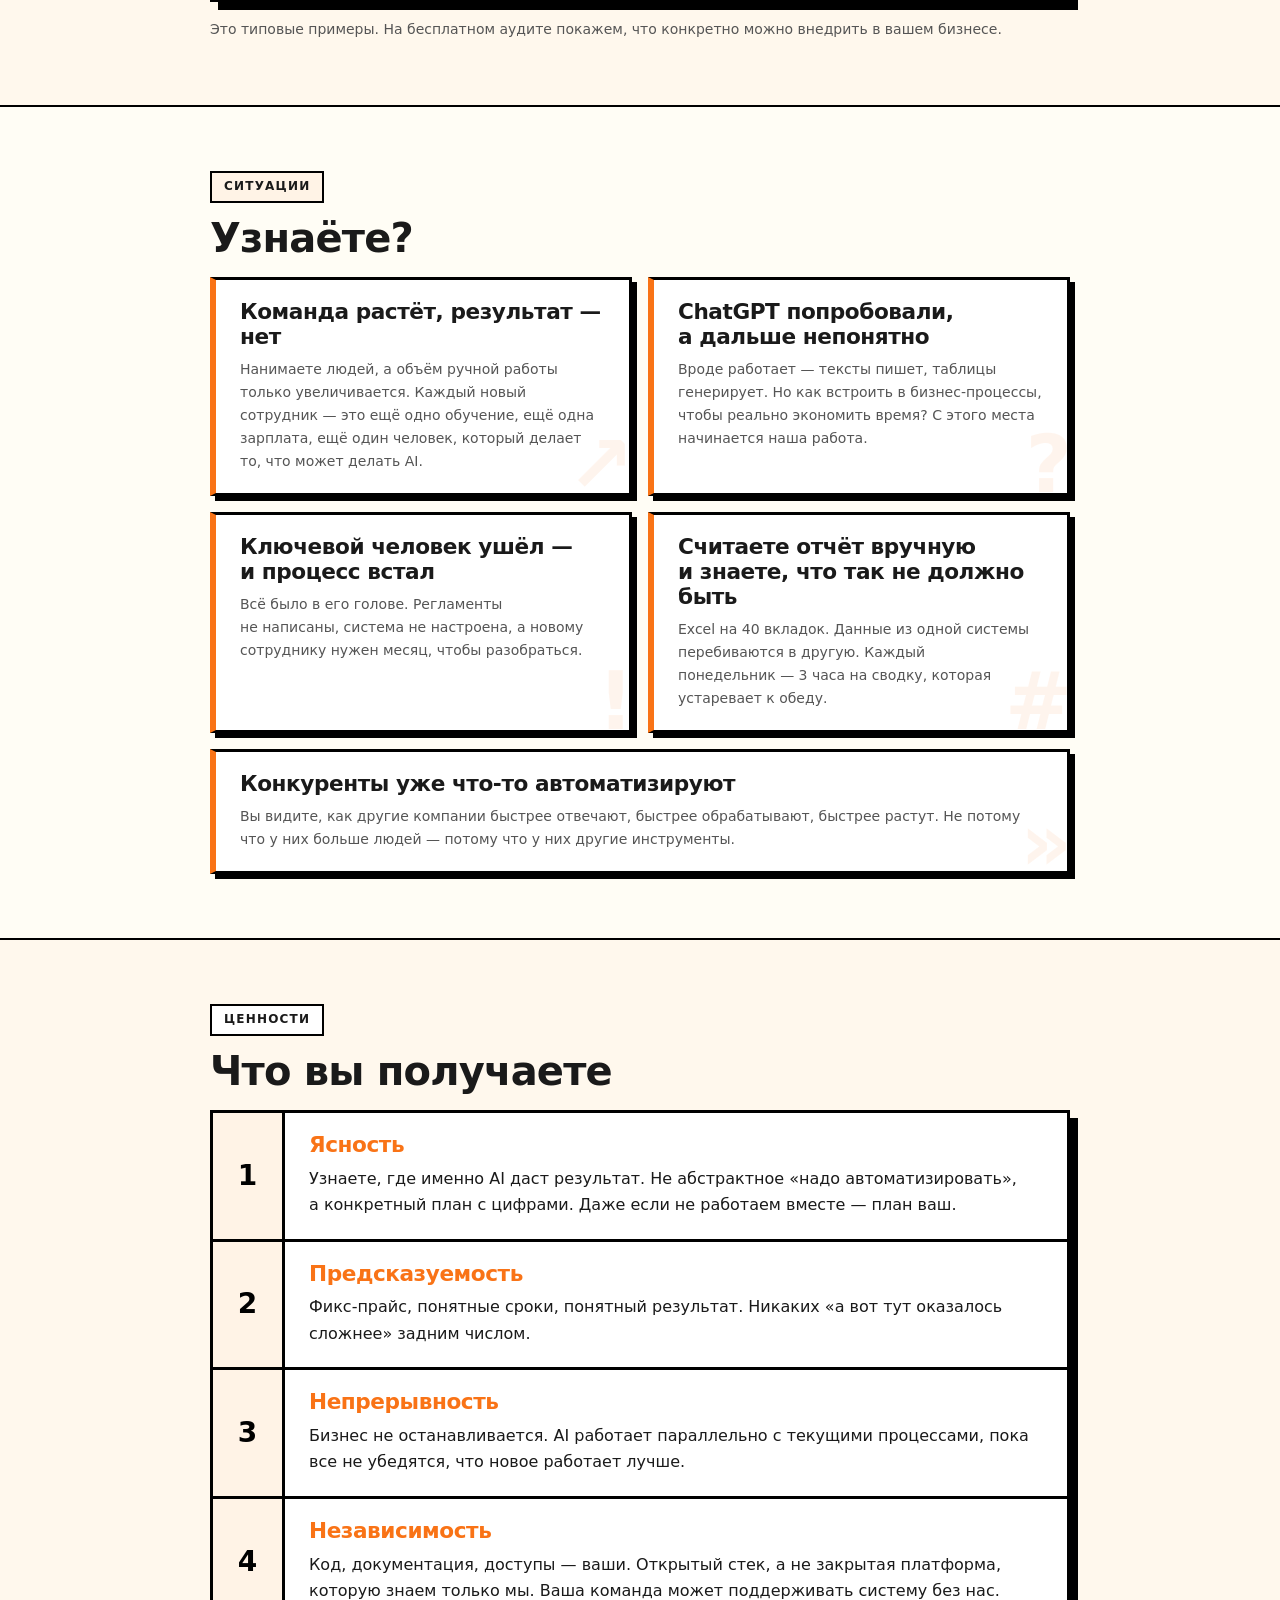
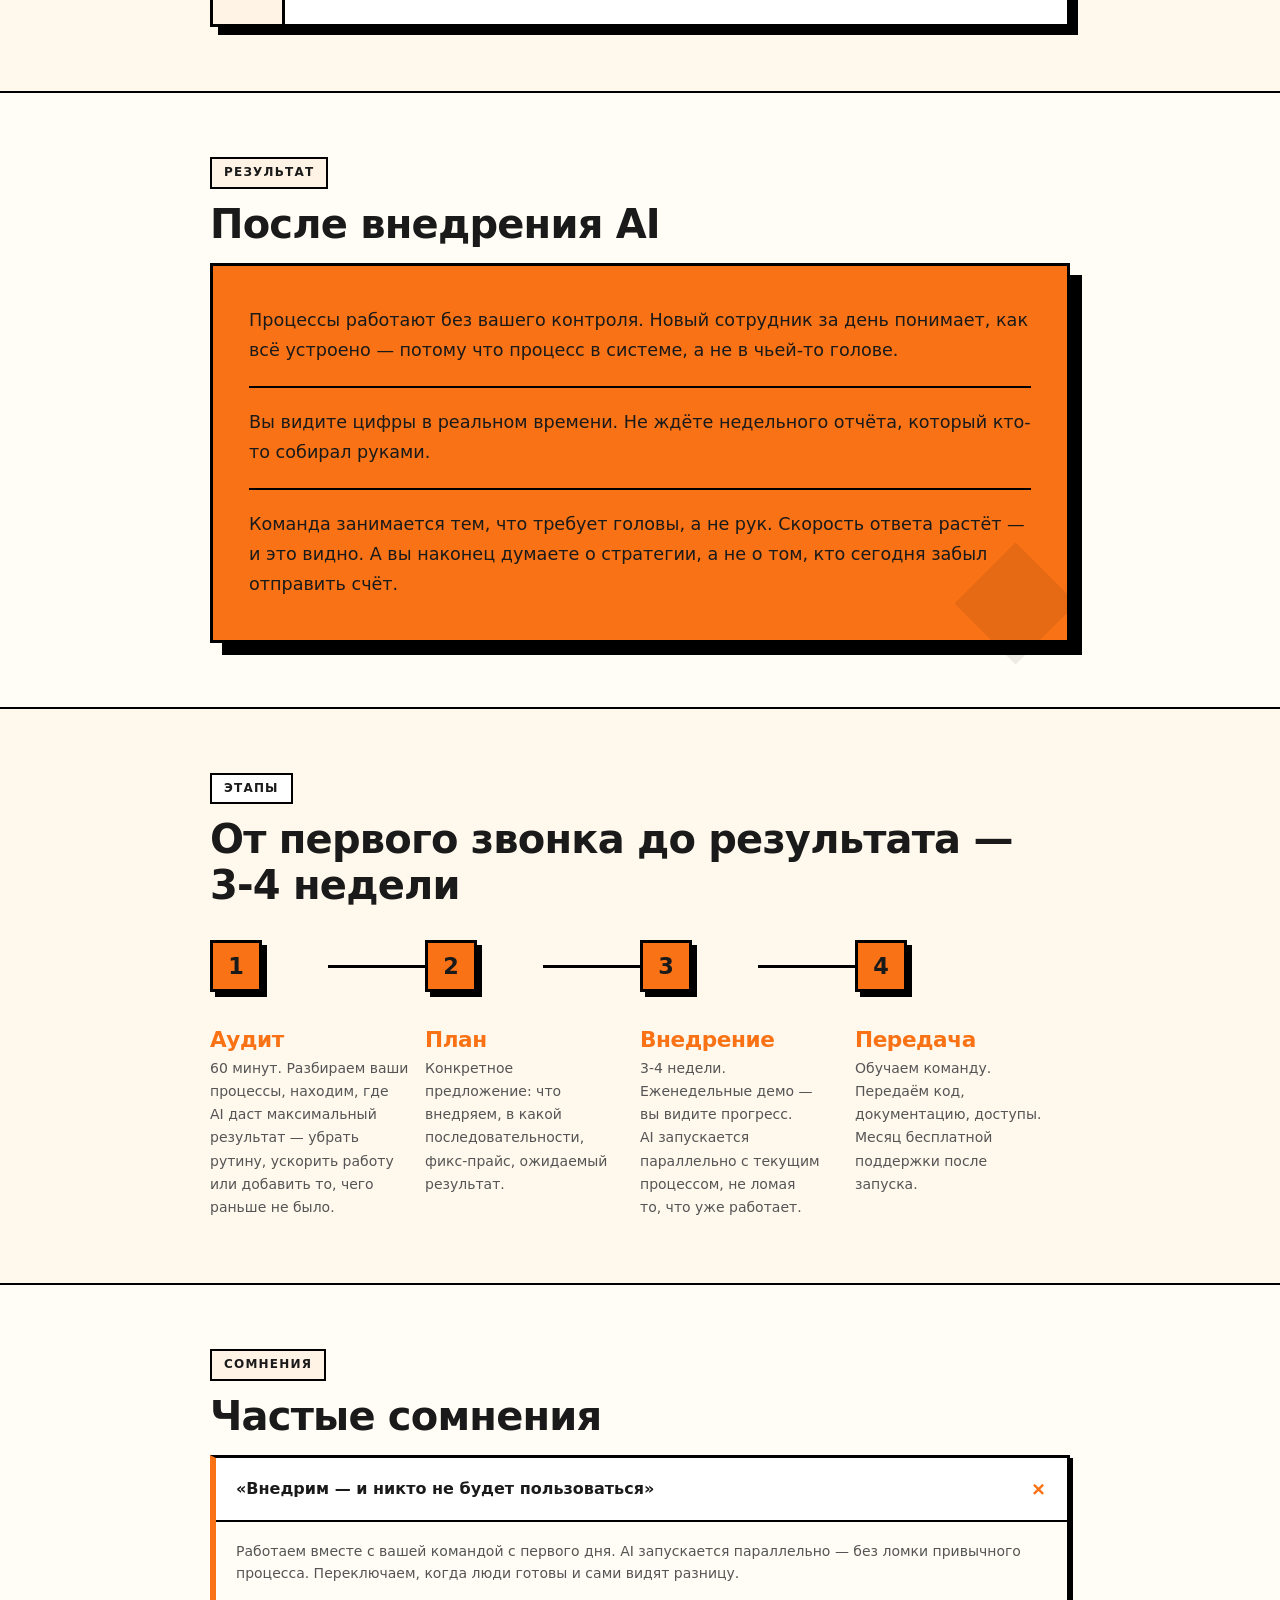
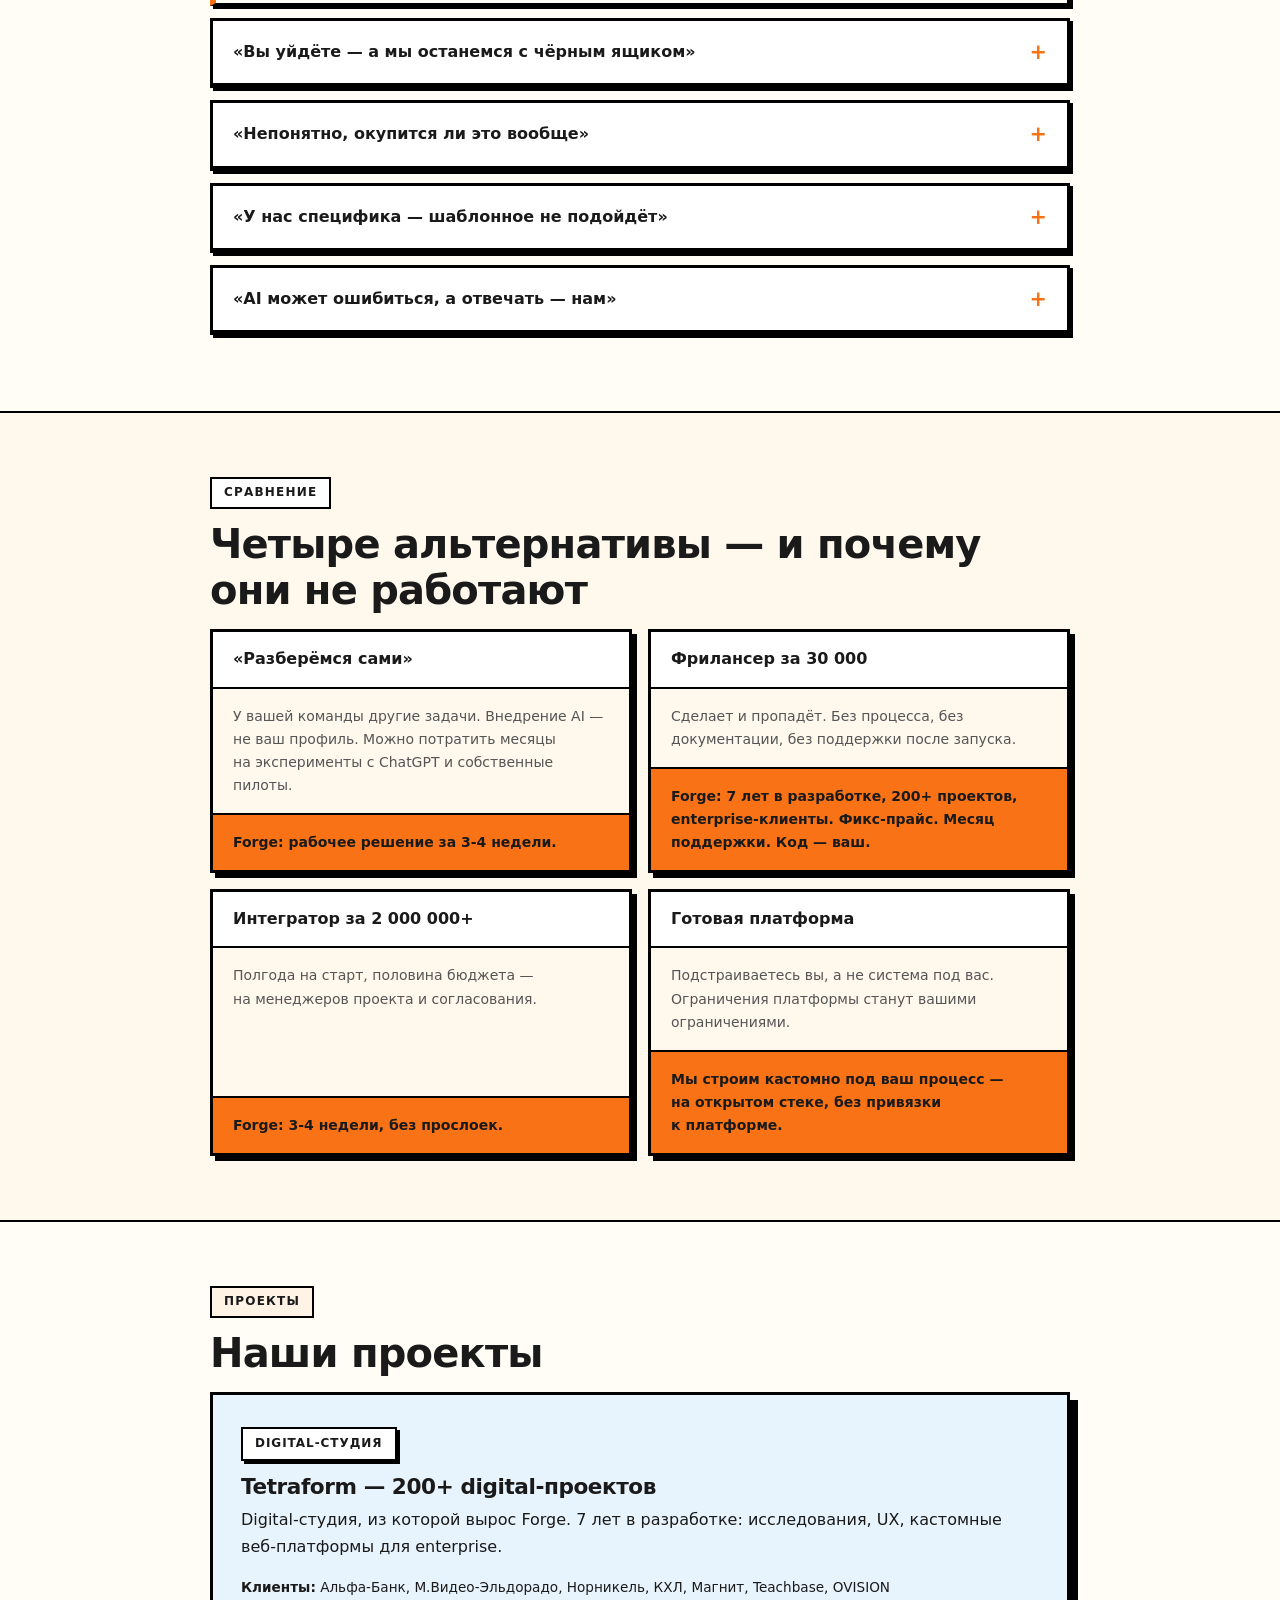
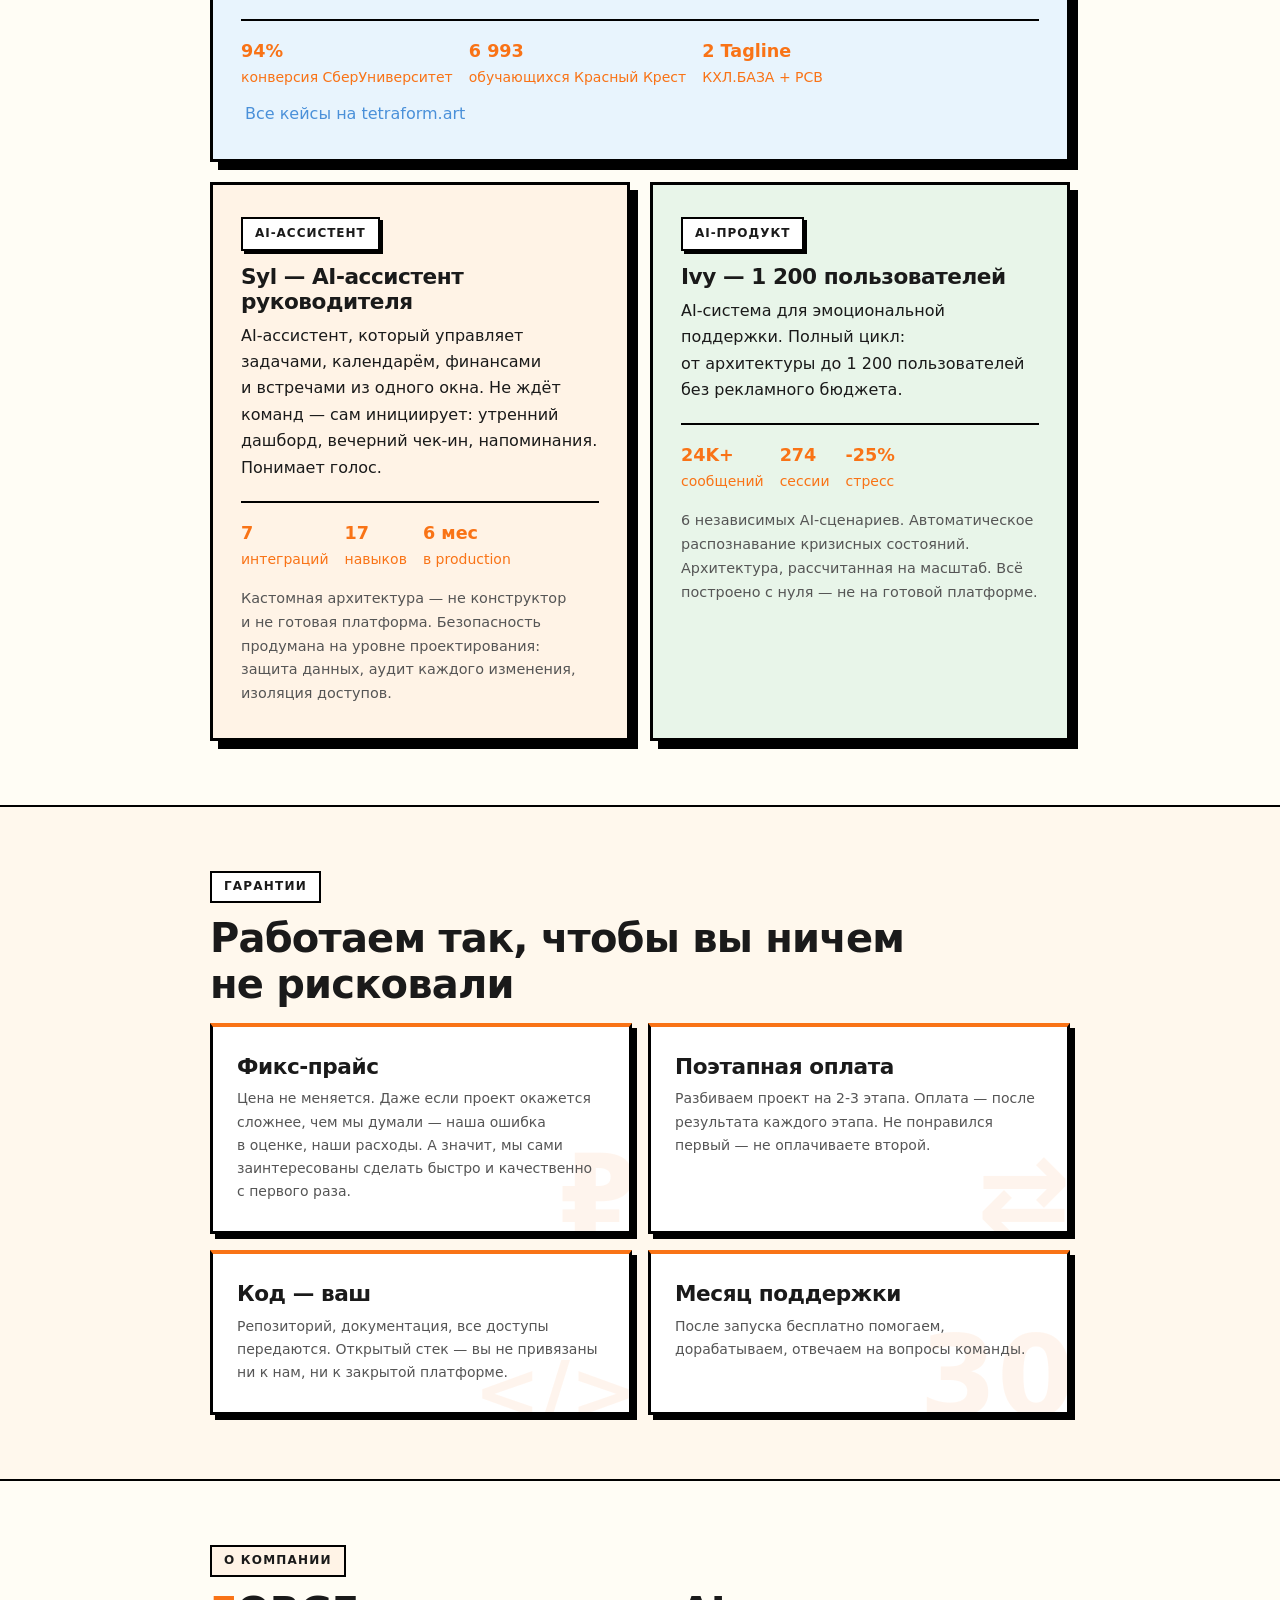
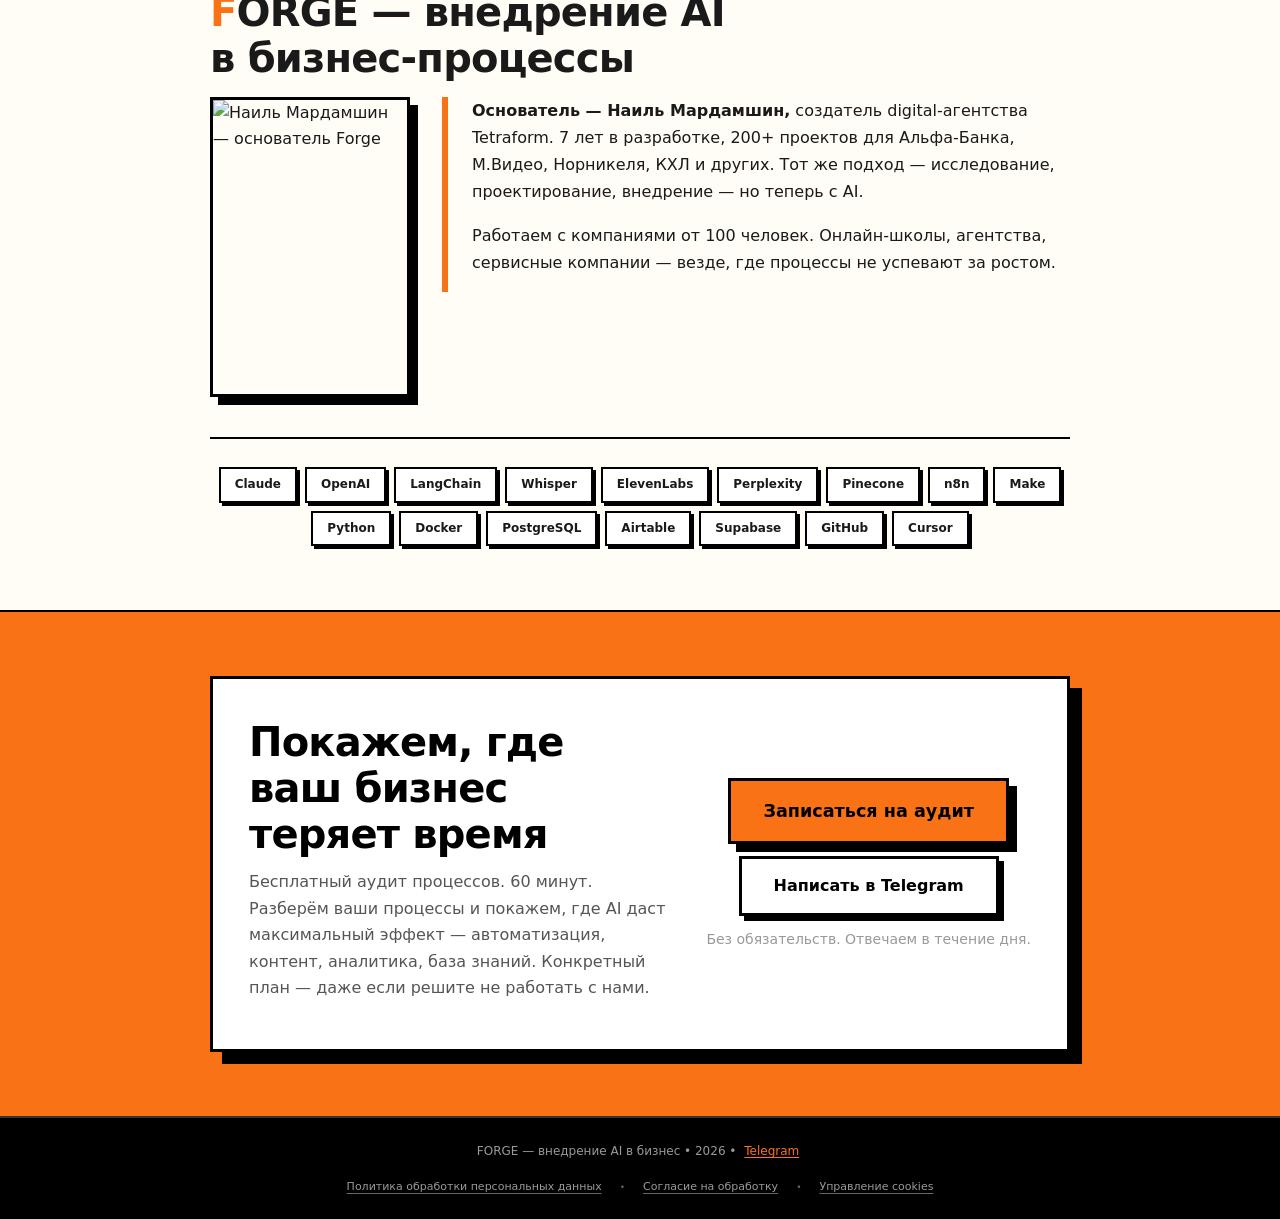
==== commit ce308bce: "fix(hero mobile): content flows from top, remove flex:1 stretch + center on mobile - Hero was stretc" ====
--- a/index.html
+++ b/index.html
@@ -35,7 +35,7 @@
     <link rel="preload" as="font" type="font/woff2" href="assets/fonts/inter-cyrillic.woff2" crossorigin>
     <link rel="preload" as="font" type="font/woff2" href="assets/fonts/inter-latin.woff2" crossorigin>
     <link rel="preload" as="font" type="font/woff2" href="assets/fonts/spacegrotesk-latin-700.woff2" crossorigin>
-    <link rel="stylesheet" href="style.css?v=20260409_form_neutral">
+    <link rel="stylesheet" href="style.css?v=20260410_hero_mobile">
     <noscript><style>.fade-in { opacity: 1 !important; transform: none !important; }</style></noscript>
     <script type="application/ld+json">
     {
--- a/style.css
+++ b/style.css
@@ -1209,10 +1209,10 @@
   color: var(--orange);
   text-decoration: underline;
   text-underline-offset: 2px;
-  /* a11y: tap target — increased hit area via inline-block padding */
+  /* a11y: tap target ≥44px (WCAG 2.5.5) via negative-margin padding hack */
   display: inline-block;
-  padding: 8px 4px;
-  margin: -8px 0;
+  padding: 14px 4px;
+  margin: -14px 0;
 }
 footer a:hover {
   color: #fff;
@@ -1522,8 +1522,15 @@
     min-height: auto;
   }
 
+  /* Don't stretch hero to fill viewport on mobile —
+     let content flow naturally, no awkward bottom gap */
+  .hero {
+    flex: none;
+    align-items: flex-start;
+  }
+
   .hero-inner {
-    padding: 24px 20px 32px;
+    padding: 48px 20px 36px;
   }
 
   .hero h1 {
@@ -1848,18 +1855,15 @@
   transform: translate(-1px, -1px);
 }
 
-/* Required empty → red border (obligatory indicator) */
-.lead-form input[type="text"][required]:placeholder-shown {
-  border-color: #d14;
-}
-
-/* Required filled → green border + green shadow */
+/* Empty fields stay neutral (black border) — no aggressive red state.
+   Validation happens on submit via main.js. */
+
+/* Filled + valid → green border + green shadow (positive reinforcement) */
 .lead-form input[type="text"][required]:not(:placeholder-shown):valid {
   border-color: #16a34a;
   box-shadow: 3px 3px 0 0 #16a34a;
 }
 
-/* Required filled + focused — green shadow stays */
 .lead-form input[type="text"][required]:not(:placeholder-shown):valid:focus {
   box-shadow: 5px 5px 0 0 #16a34a;
 }
@@ -1874,11 +1878,7 @@
   box-shadow: 5px 5px 0 0 #16a34a;
 }
 
-/* Label colors sync with field state */
-.lead-form label:has(input[required]:placeholder-shown) span {
-  color: #d14;
-}
-
+/* Label turns green only when field is correctly filled */
 .lead-form label:has(input[required]:not(:placeholder-shown):valid) span,
 .lead-form label:has(textarea:not(:placeholder-shown)) span {
   color: #16a34a;
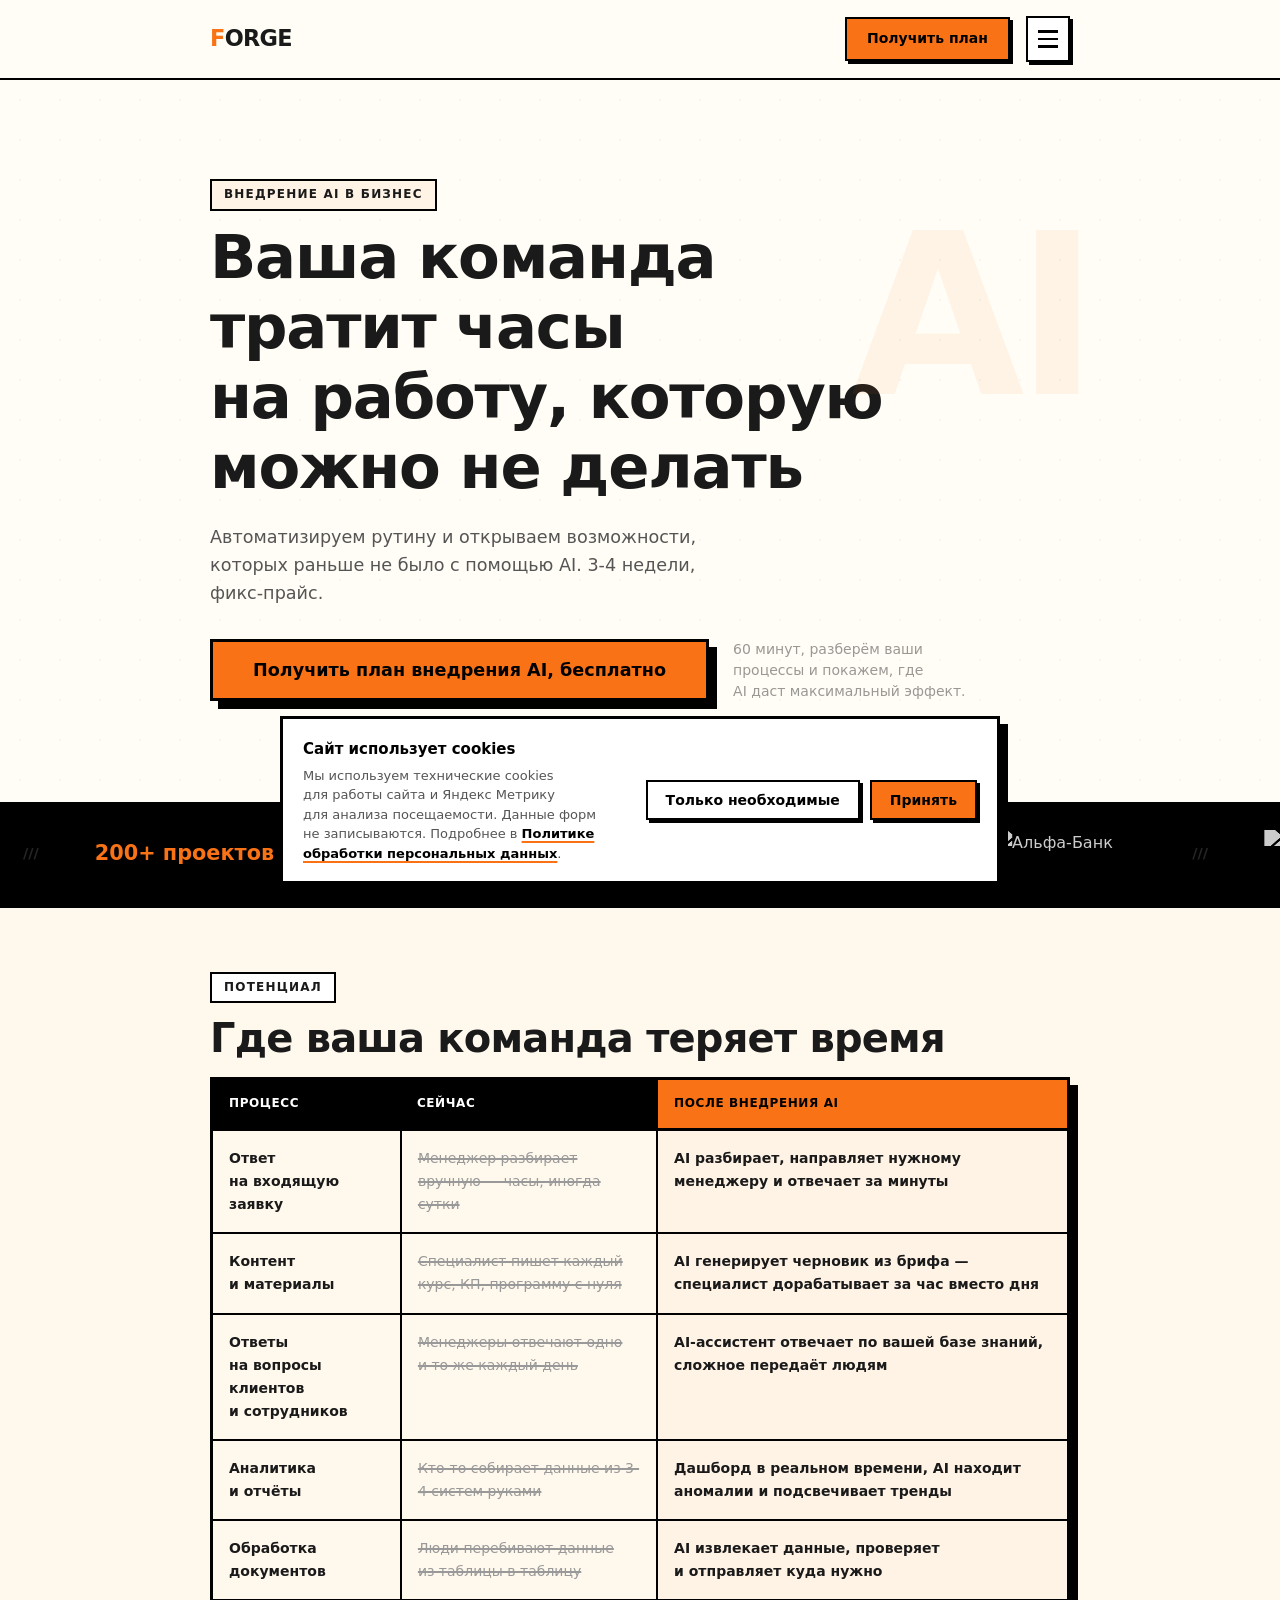
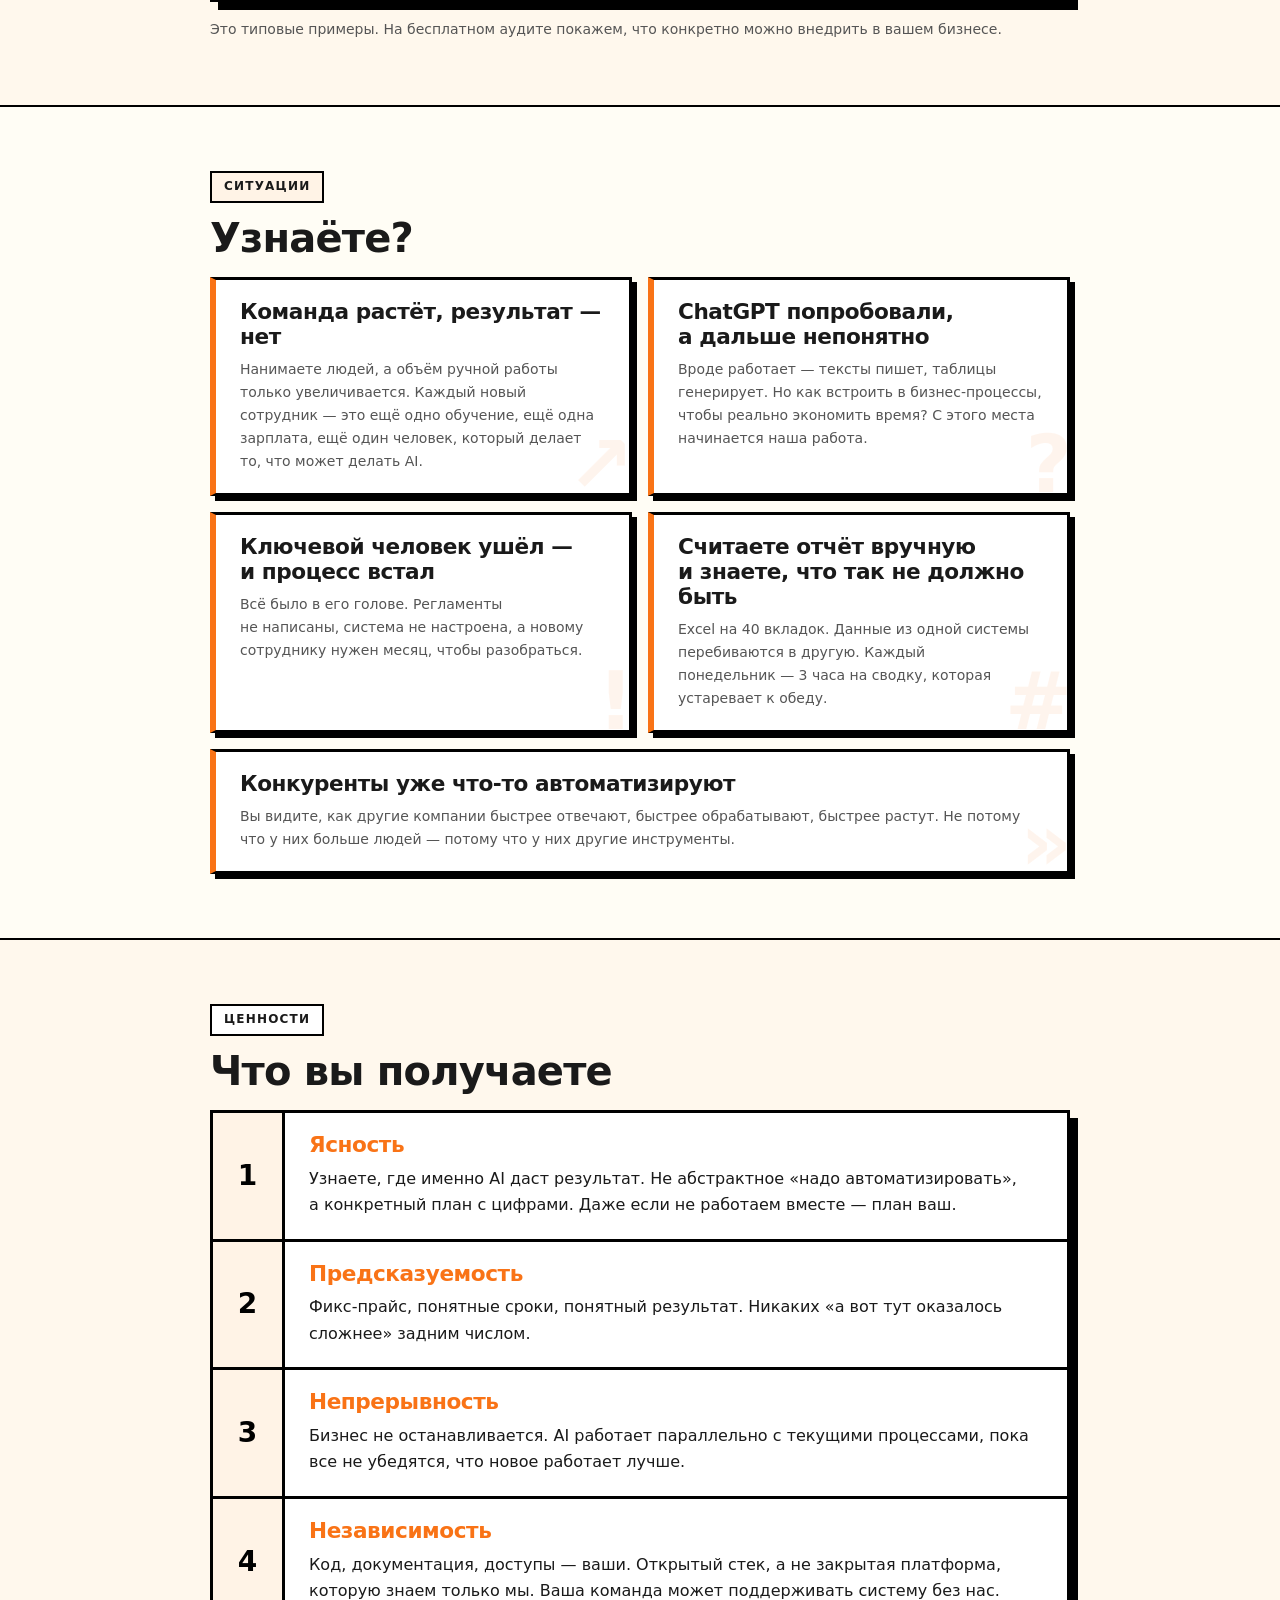
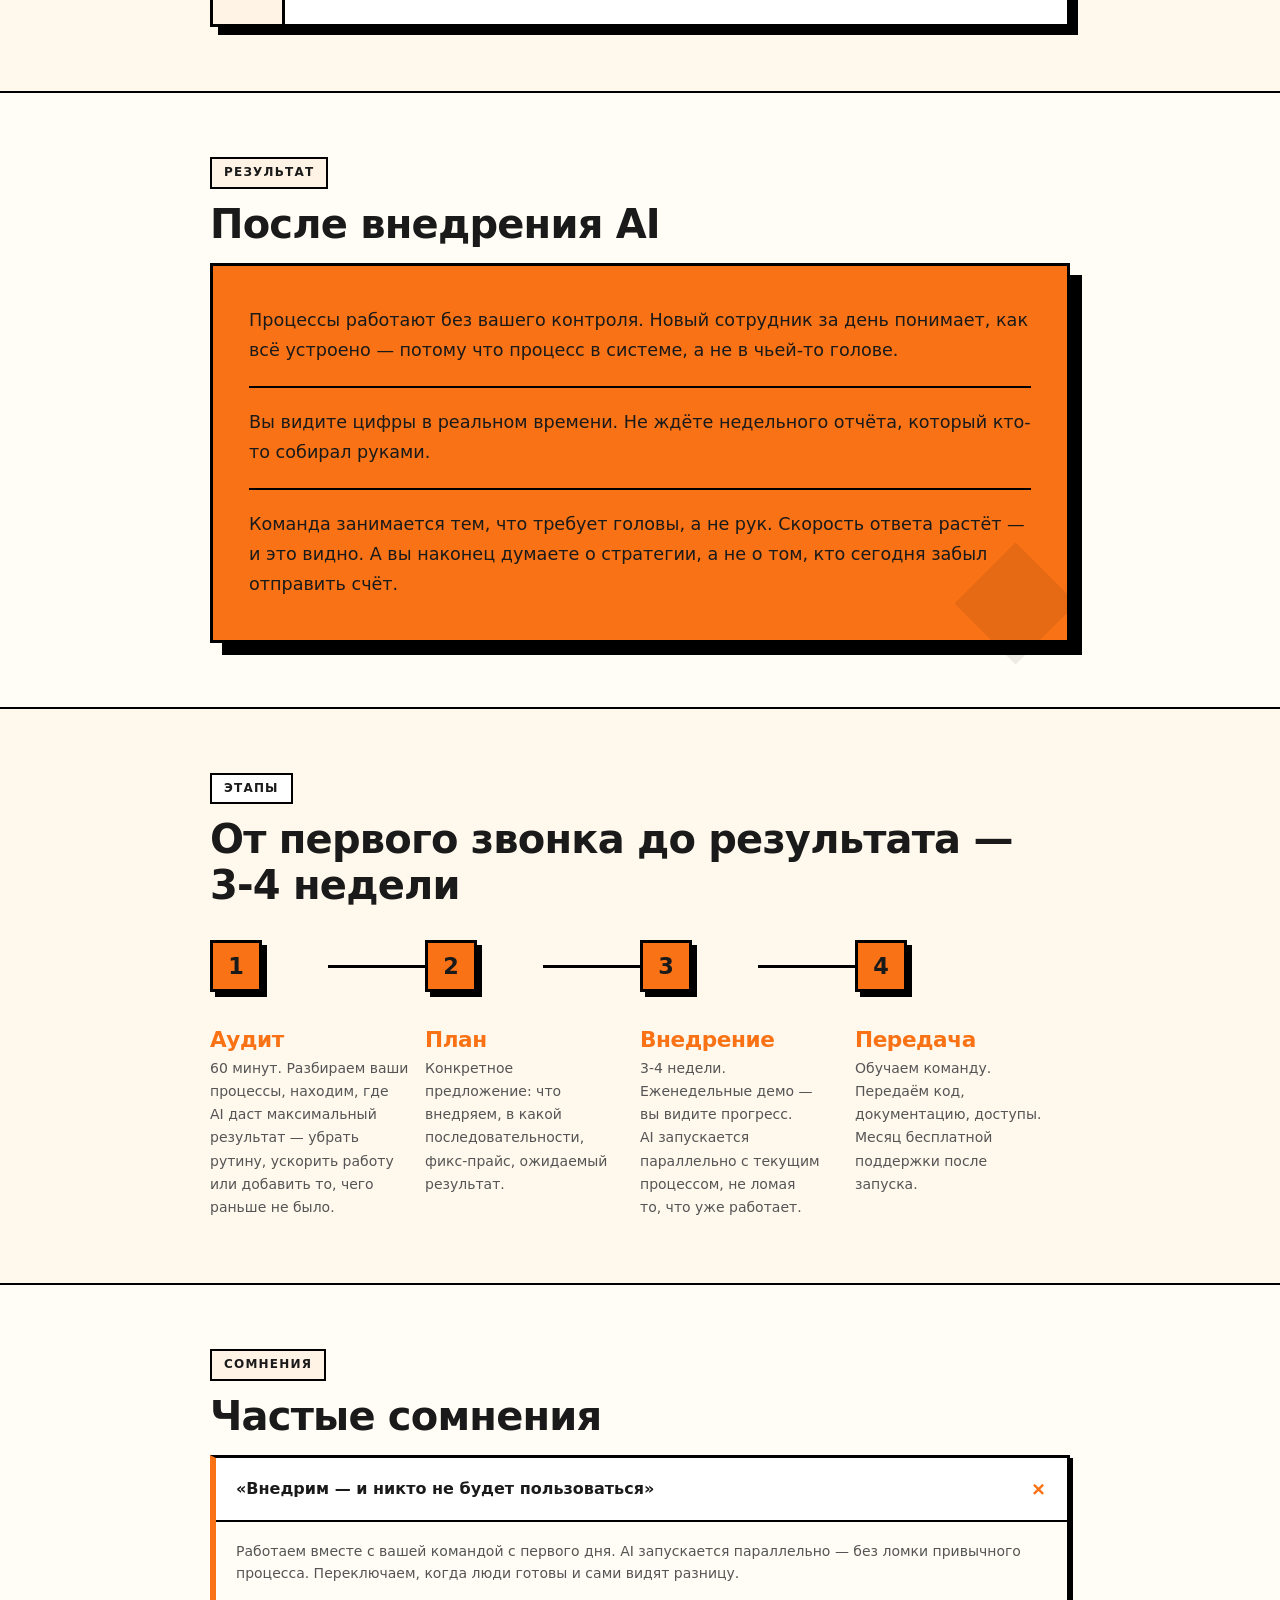
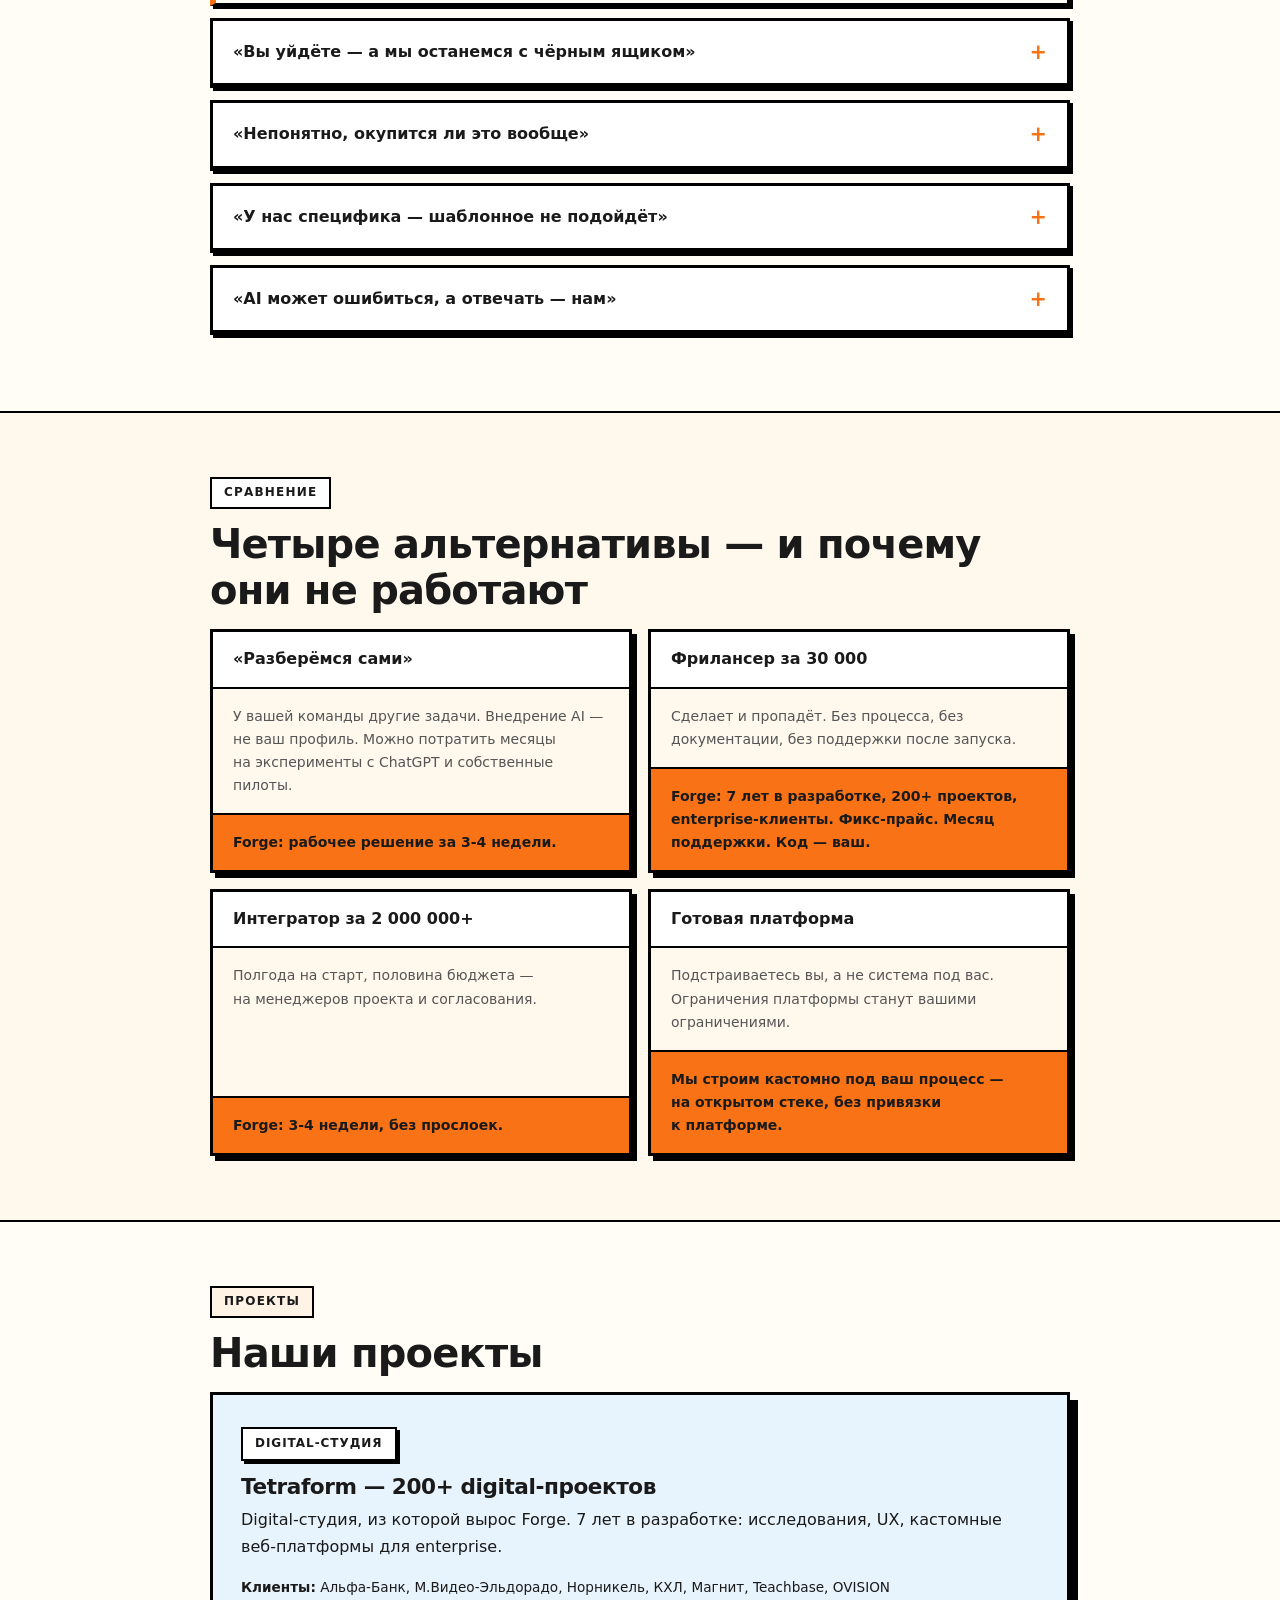
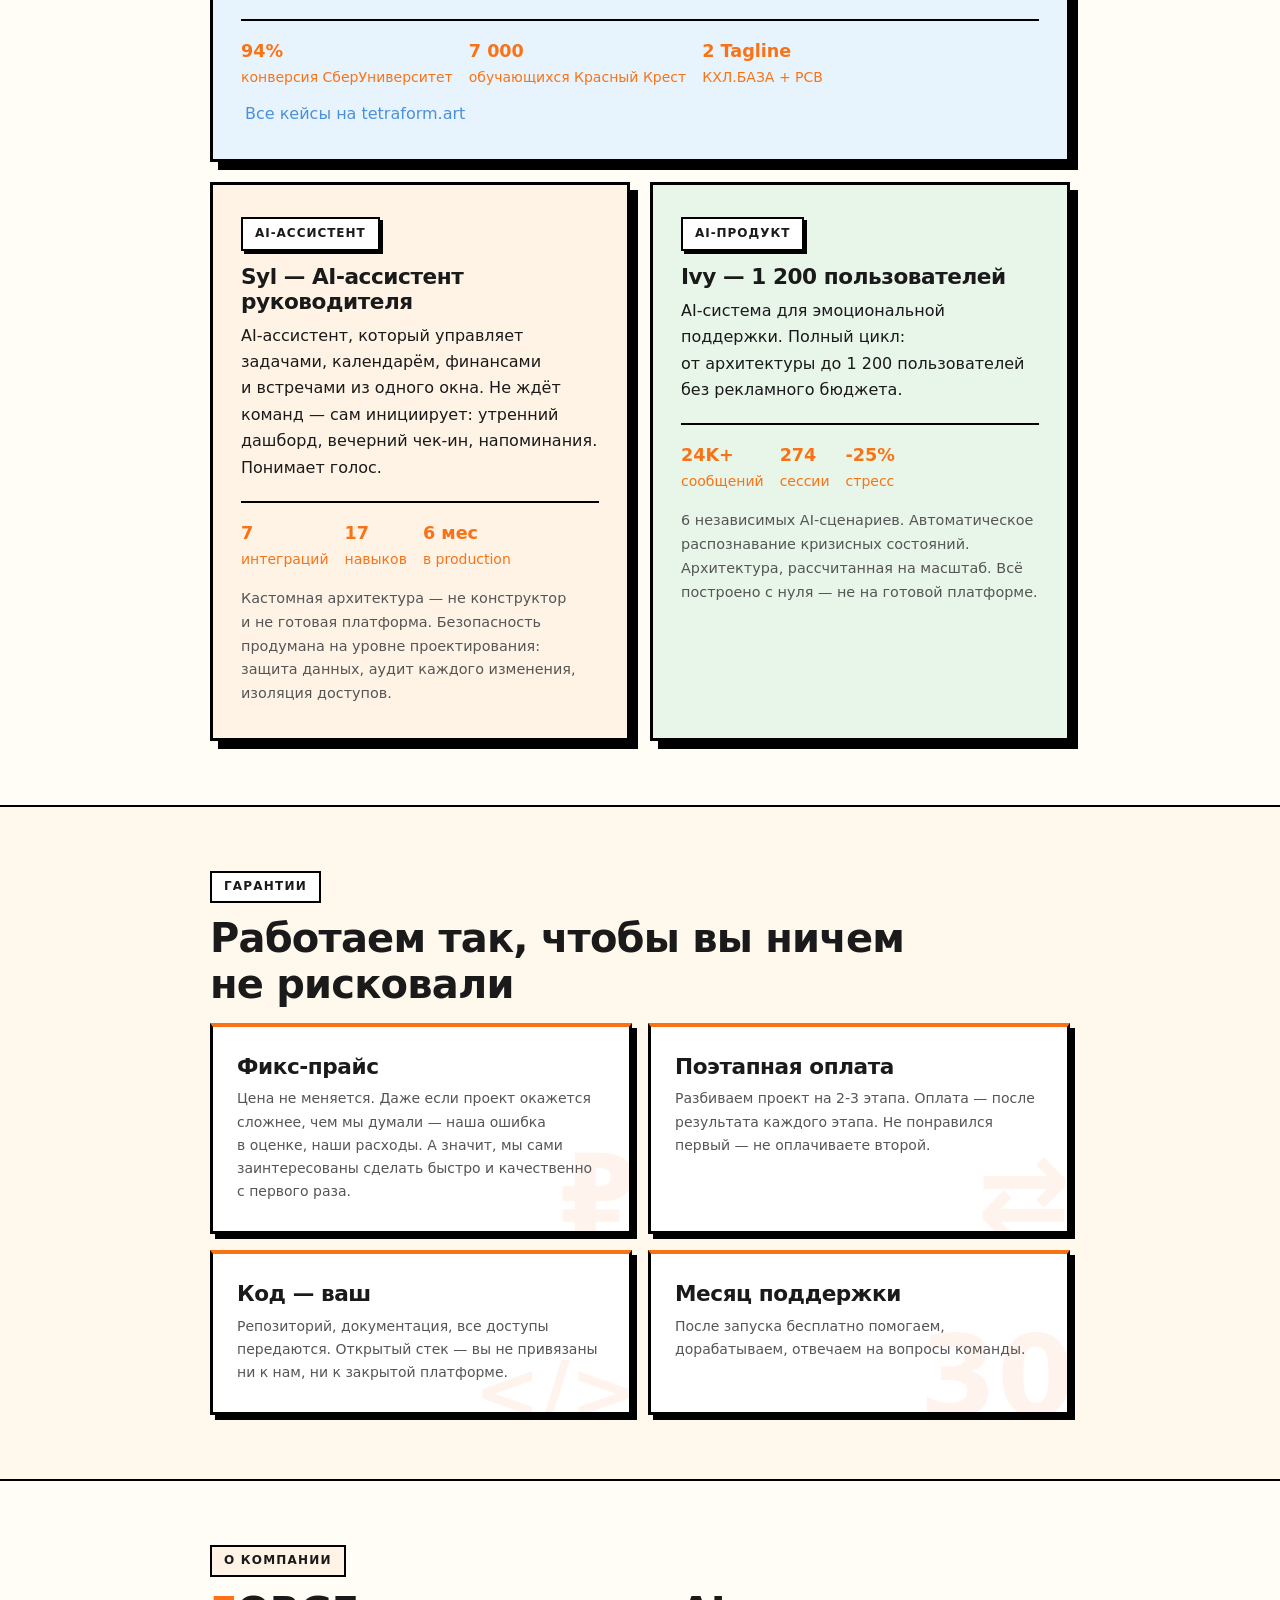
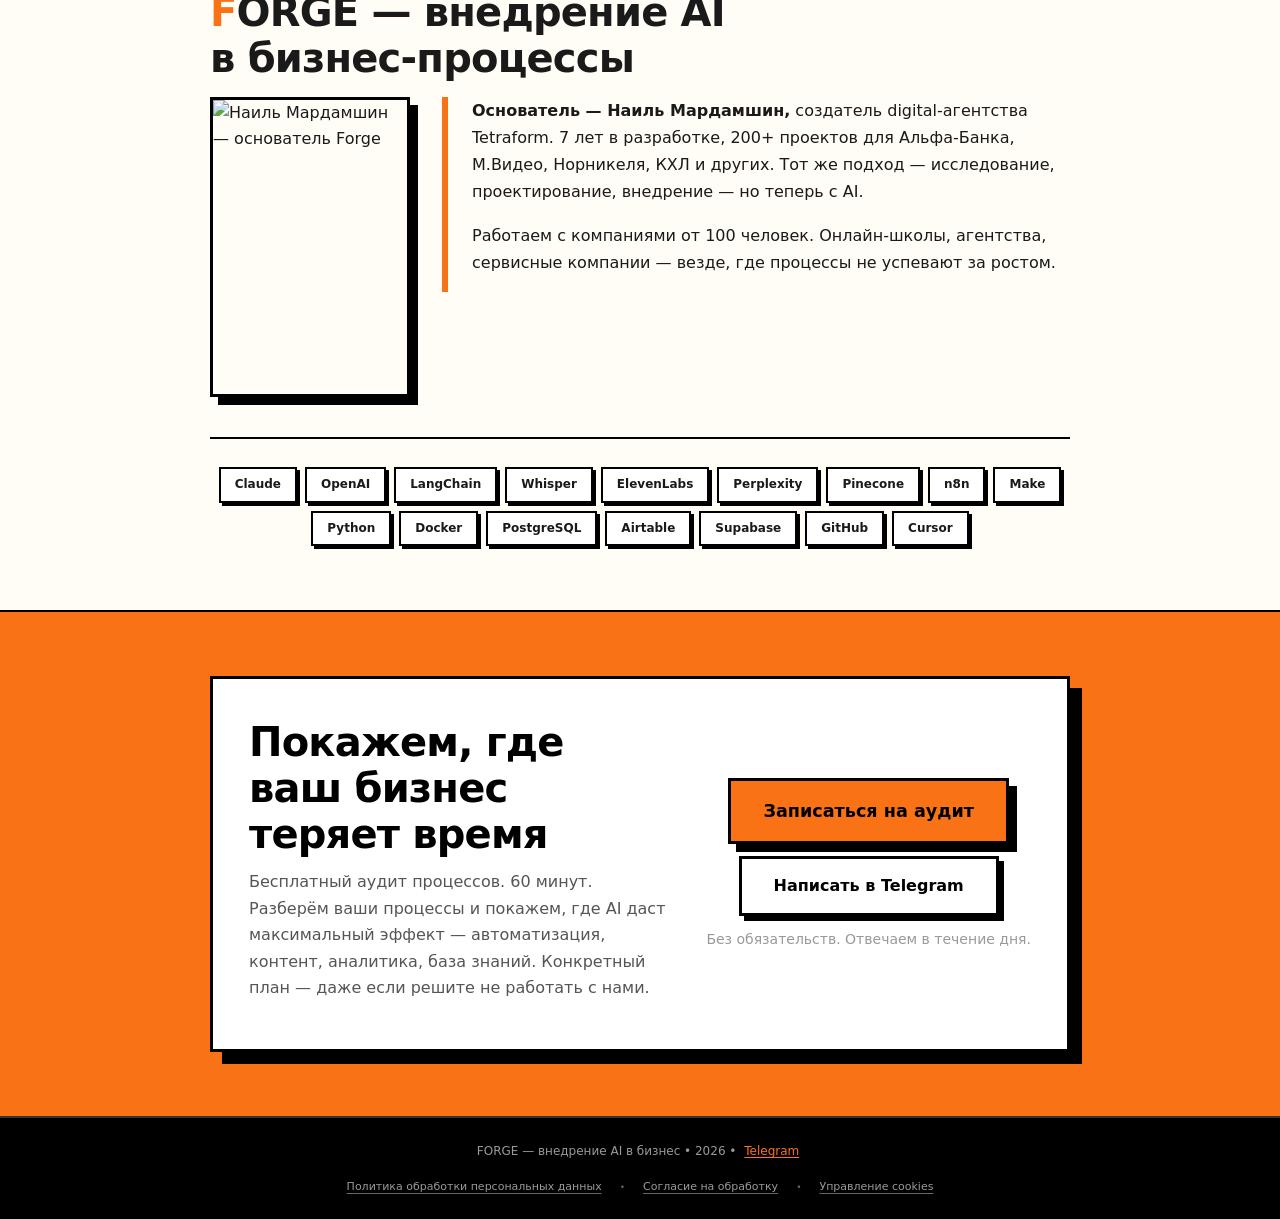
==== commit 424d5f0d: "chore(legal): rollback Policy effective date to 01.10.2025 + history log Nail's call: keep the origi" ====
--- a/index.html
+++ b/index.html
@@ -35,7 +35,7 @@
     <link rel="preload" as="font" type="font/woff2" href="assets/fonts/inter-cyrillic.woff2" crossorigin>
     <link rel="preload" as="font" type="font/woff2" href="assets/fonts/inter-latin.woff2" crossorigin>
     <link rel="preload" as="font" type="font/woff2" href="assets/fonts/spacegrotesk-latin-700.woff2" crossorigin>
-    <link rel="stylesheet" href="style.css?v=20260410_hero_mobile">
+    <link rel="stylesheet" href="style.css?v=20260410_hero_fill">
     <noscript><style>.fade-in { opacity: 1 !important; transform: none !important; }</style></noscript>
     <script type="application/ld+json">
     {
@@ -751,6 +751,6 @@
     </div>
 </div>
 
-<script src="main.js?v=20260410_reject_reload" defer></script>
+<script src="main.js?v=20260410_date_rollback" defer></script>
 </body>
 </html>
